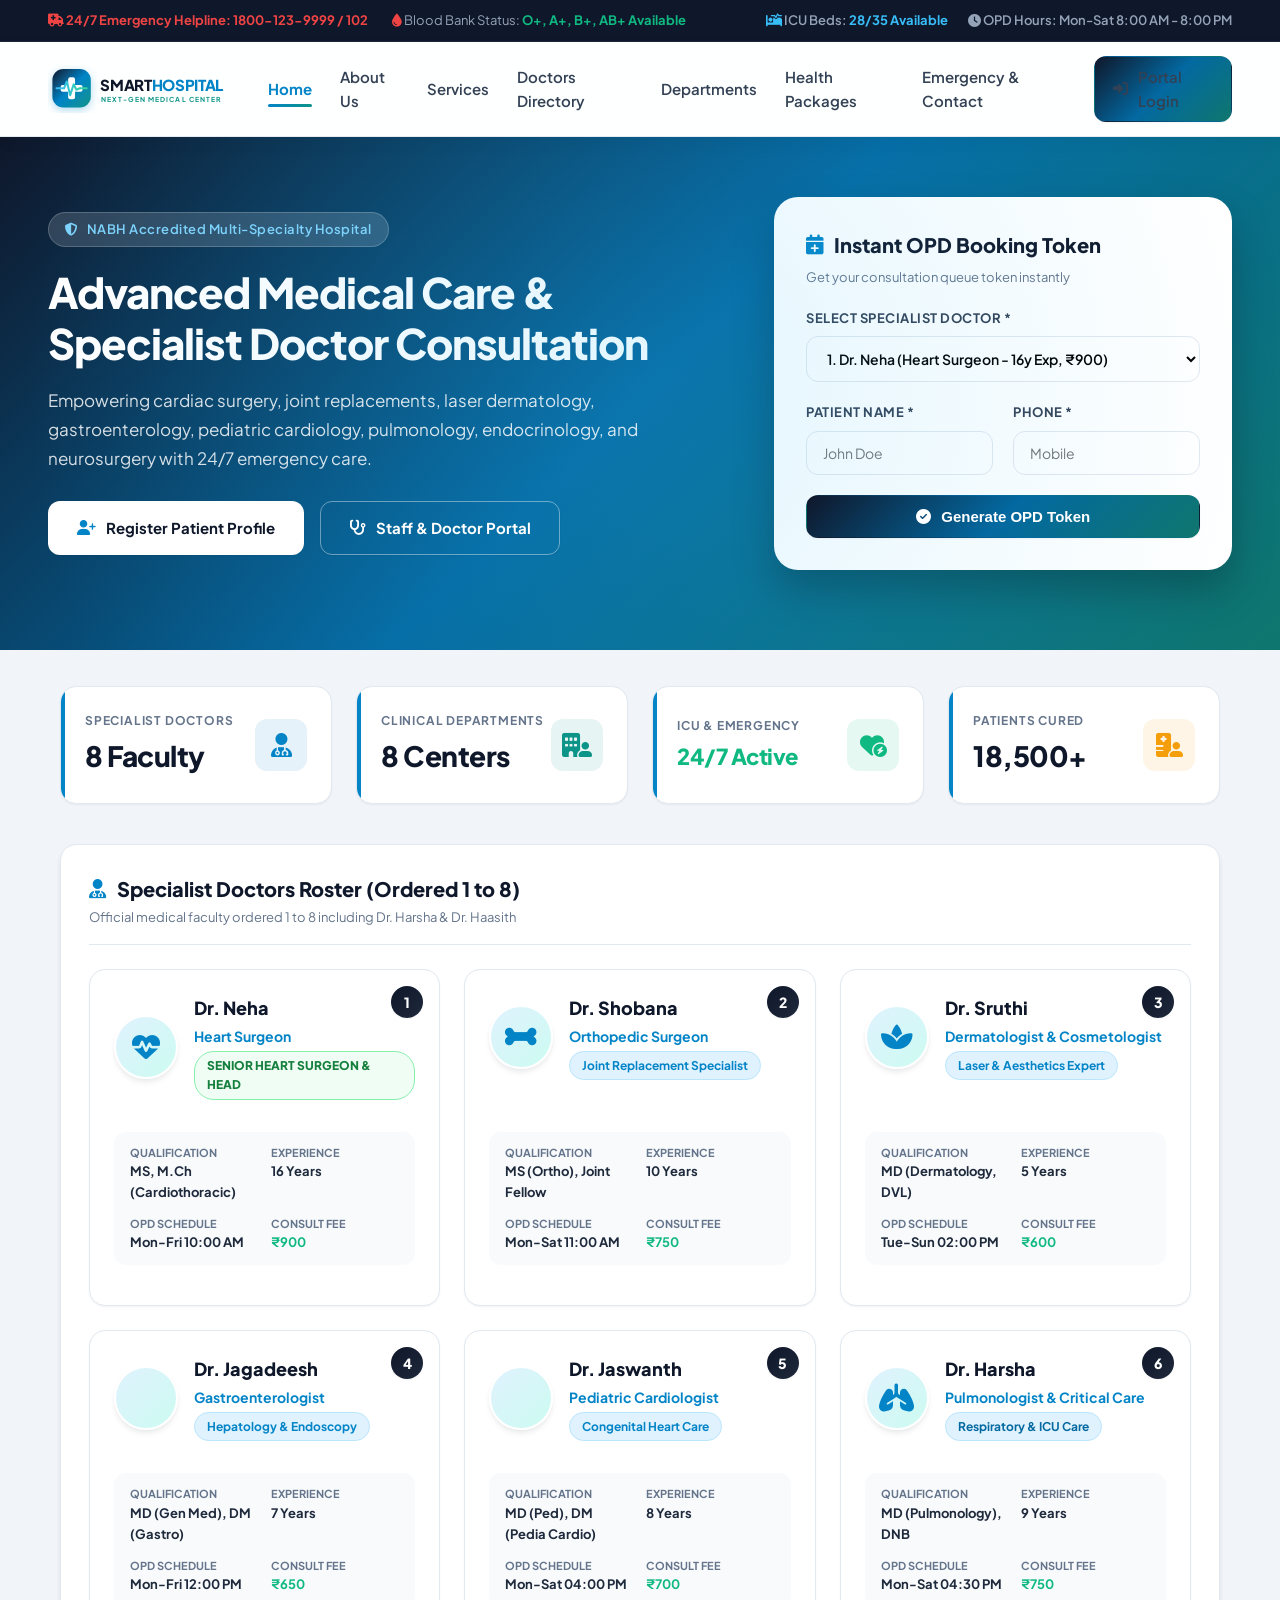
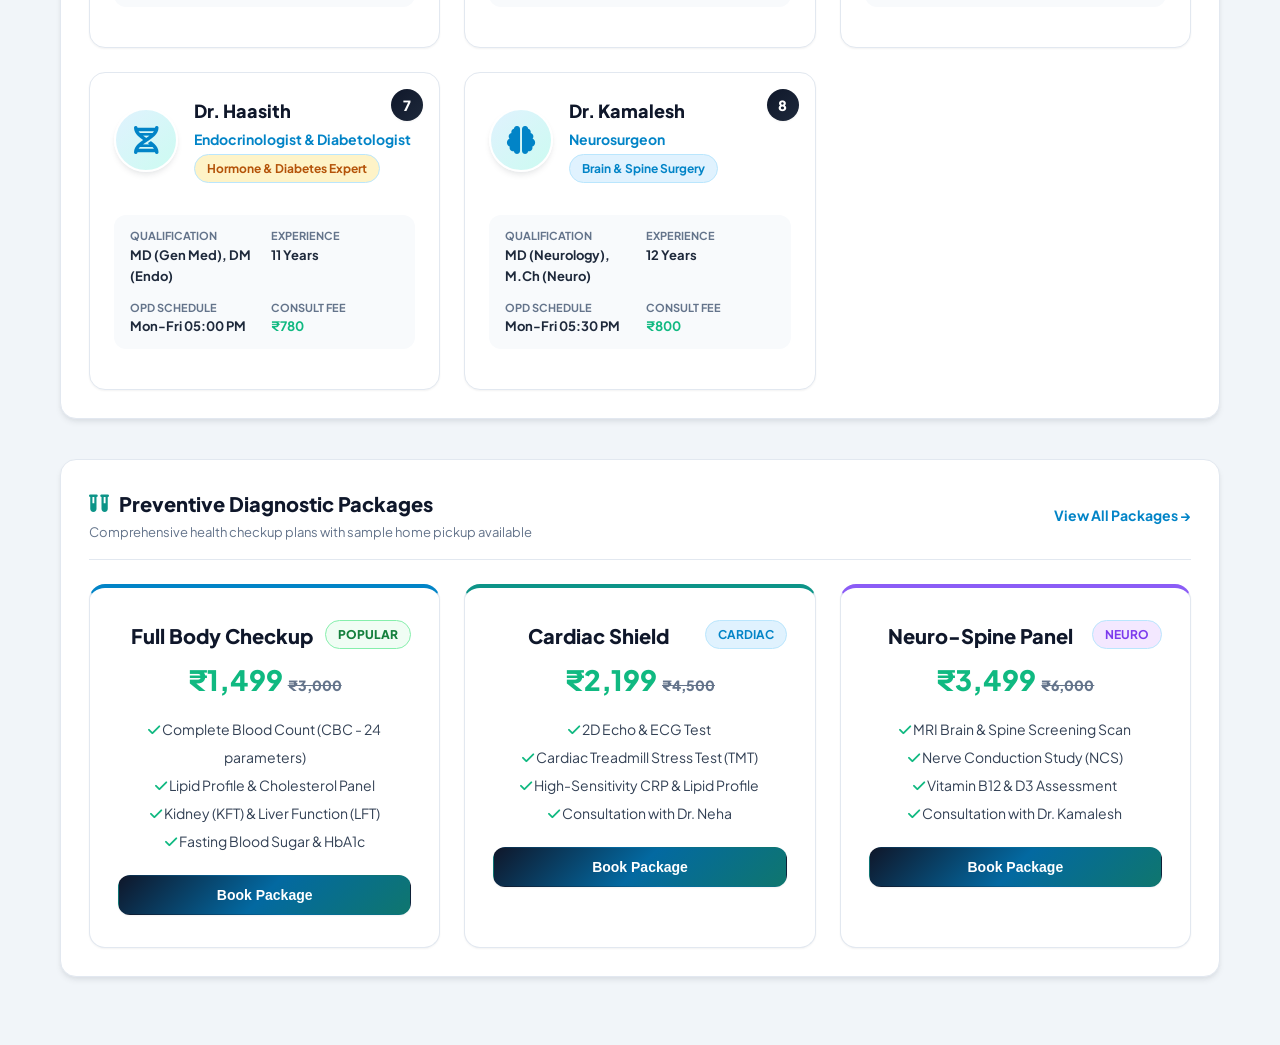
==== src/main/webapp/index.html @ 843b5ca9 "Fix Portal login 404 error by adding interactive role dashboards and browser tab favicon icon" ====
<!DOCTYPE html>
<html lang="en">
<head>
    <meta charset="UTF-8">
    <meta name="viewport" content="width=device-width, initial-scale=1.0">
    <title>Smart Hospital Management System - Modern Multi-Specialty Medical Center</title>
    <link rel="icon" type="image/svg+xml" href="data:image/svg+xml,<svg xmlns='http://www.w3.org/2000/svg' viewBox='0 0 100 100'><rect width='100' height='100' rx='25' fill='%230284C7'/><path d='M50 20v60M20 50h60' stroke='%23ffffff' stroke-width='16' stroke-linecap='round'/></svg>">
    <link rel="stylesheet" href="assets/css/style.css">
    <link rel="stylesheet" href="https://cdnjs.cloudflare.com/ajax/libs/font-awesome/6.4.0/css/all.min.css">
    <link rel="preconnect" href="https://fonts.googleapis.com">
    <link rel="preconnect" href="https://fonts.gstatic.com" crossorigin>
</head>
<body>

    <!-- Top Emergency Contact Notification Bar -->
    <div style="background: #0F172A; color: #94A3B8; font-size: 13px; padding: 10px 48px; display: flex; justify-content: space-between; align-items: center; border-bottom: 1px solid #1E293B; flex-wrap: wrap; gap: 12px;">
        <div style="display: flex; gap: 24px; align-items: center; flex-wrap: wrap;">
            <span style="color: #EF4444; font-weight: 700;"><i class="fa-solid fa-truck-medical"></i> 24/7 Emergency Helpline: <strong>1800-123-9999 / 102</strong></span>
            <span><i class="fa-solid fa-droplet" style="color: #EF4444;"></i> Blood Bank Status: <strong style="color: #10B981;">O+, A+, B+, AB+ Available</strong></span>
        </div>
        <div style="display: flex; gap: 20px; align-items: center; font-weight: 600; flex-wrap: wrap;">
            <span><i class="fa-solid fa-bed-pulse" style="color: #38BDF8;"></i> ICU Beds: <strong style="color: #38BDF8;">28/35 Available</strong></span>
            <span><i class="fa-solid fa-clock"></i> OPD Hours: Mon-Sat 8:00 AM - 8:00 PM</span>
        </div>
    </div>

    <!-- Public Modern Navigation Bar -->
    <header class="public-navbar">
        <div class="nav-brand-group">
            <a href="#" class="nav-link" data-section="sec-home" style="display: flex; align-items: center; text-decoration: none;">
                <svg xmlns="http://www.w3.org/2000/svg" viewBox="0 0 320 70" width="220" height="48" style="display: block;">
                    <defs>
                        <linearGradient id="logoShield" x1="0%" y1="0%" x2="100%" y2="100%">
                            <stop offset="0%" stop-color="#0F172A"/>
                            <stop offset="50%" stop-color="#0284C7"/>
                            <stop offset="100%" stop-color="#0D9488"/>
                        </linearGradient>
                        <linearGradient id="logoPulse" x1="0%" y1="0%" x2="100%" y2="0%">
                            <stop offset="0%" stop-color="#38BDF8"/>
                            <stop offset="100%" stop-color="#34D399"/>
                        </linearGradient>
                        <filter id="logoGlow" x="-20%" y="-20%" width="140%" height="140%">
                            <feDropShadow dx="0" dy="4" stdDeviation="6" flood-color="#0284C7" flood-opacity="0.3"/>
                        </filter>
                    </defs>
                    <g filter="url(#logoGlow)">
                        <rect x="6" y="6" width="56" height="56" rx="16" fill="url(#logoShield)" />
                        <rect x="29" y="18" width="10" height="32" rx="3" fill="#FFFFFF"/>
                        <rect x="18" y="29" width="32" height="10" rx="3" fill="#FFFFFF"/>
                        <path d="M 12,34 L 23,34 L 27,24 L 32,44 L 37,28 L 41,36 L 46,34 L 56,34" fill="none" stroke="url(#logoPulse)" stroke-width="3" stroke-linecap="round" stroke-linejoin="round"/>
                    </g>
                    <text x="76" y="38" font-family="'Plus Jakarta Sans', sans-serif" font-size="22" font-weight="800" fill="#0F172A" letter-spacing="-0.5">
                        SMART<tspan fill="#0284C7">HOSPITAL</tspan>
                    </text>
                    <text x="77" y="54" font-family="'Plus Jakarta Sans', sans-serif" font-size="10" font-weight="700" fill="#0D9488" letter-spacing="1.5">
                        NEXT-GEN MEDICAL CENTER
                    </text>
                </svg>
            </a>
        </div>
        <nav>
            <a href="#" class="nav-link active" data-section="sec-home">Home</a>
            <a href="#" class="nav-link" data-section="sec-about">About Us</a>
            <a href="#" class="nav-link" data-section="sec-services">Services</a>
            <a href="#" class="nav-link" data-section="sec-doctors">Doctors Directory</a>
            <a href="#" class="nav-link" data-section="sec-departments">Departments</a>
            <a href="#" class="nav-link" data-section="sec-packages">Health Packages</a>
            <a href="#" class="nav-link" data-section="sec-contact">Emergency & Contact</a>
            <a href="#" class="btn btn-primary nav-link" data-section="sec-login" style="padding: 8px 18px;"><i class="fa-solid fa-right-to-bracket"></i> Portal Login</a>
        </nav>
    </header>

    <!-- Section: Home -->
    <div id="sec-home" class="page-section">
        <section class="hero-banner" style="text-align: left; padding: 60px 48px 80px;">
            <div style="max-width: 1240px; margin: 0 auto; display: grid; grid-template-columns: 1.2fr 0.8fr; gap: 40px; align-items: center;">
                <div>
                    <div class="hero-badge">
                        <i class="fa-solid fa-shield-halved"></i> NABH Accredited Multi-Specialty Hospital
                    </div>
                    <h1 style="font-size: 42px; font-weight: 800; line-height: 1.2; margin-bottom: 18px;">Advanced Medical Care & Specialist Doctor Consultation</h1>
                    <p style="font-size: 17px; opacity: 0.92; margin-bottom: 28px; line-height: 1.7;">Empowering cardiac surgery, joint replacements, laser dermatology, gastroenterology, pediatric cardiology, pulmonology, endocrinology, and neurosurgery with 24/7 emergency care.</p>
                    <div style="display: flex; gap: 16px; flex-wrap: wrap;">
                        <a href="#" class="btn btn-primary nav-link" data-section="sec-register" style="background: #FFFFFF; color: #0F172A; font-size: 15px; padding: 14px 28px;">
                            <i class="fa-solid fa-user-plus" style="color: #0284C7;"></i> Register Patient Profile
                        </a>
                        <a href="#" class="btn btn-outline nav-link" data-section="sec-login" style="border-color: rgba(255,255,255,0.4); color: #FFFFFF; font-size: 15px; padding: 14px 28px;">
                            <i class="fa-solid fa-stethoscope"></i> Staff & Doctor Portal
                        </a>
                    </div>
                </div>

                <div style="background: #FFFFFF; color: #0F172A; border-radius: var(--radius-xl); padding: 32px; box-shadow: 0 20px 40px rgba(0,0,0,0.25);">
                    <h3 style="font-size: 20px; font-weight: 800; color: var(--gray-900); margin-bottom: 6px; display: flex; align-items: center; gap: 10px;">
                        <i class="fa-solid fa-calendar-plus" style="color: var(--brand-blue);"></i> Instant OPD Booking Token
                    </h3>
                    <p style="font-size: 13px; color: var(--gray-500); margin-bottom: 20px;">Get your consultation queue token instantly</p>
                    
                    <form onsubmit="handleQuickBooking(event)">
                        <div class="form-group">
                            <label>Select Specialist Doctor *</label>
                            <select id="opdDoctorRoot" class="form-control" required style="font-weight: 600;">
                                <option value="1">1. Dr. Neha (Heart Surgeon - 16y Exp, ₹900)</option>
                                <option value="2">2. Dr. Shobana (Orthopedic Surgeon - 10y Exp, ₹750)</option>
                                <option value="3">3. Dr. Sruthi (Dermatologist & Cosmetologist - 5y Exp, ₹600)</option>
                                <option value="4">4. Dr. Jagadeesh (Gastroenterologist - 7y Exp, ₹650)</option>
                                <option value="5">5. Dr. Jaswanth (Pediatric Cardiologist - 8y Exp, ₹700)</option>
                                <option value="6">6. Dr. Harsha (Pulmonologist & Critical Care - 9y Exp, ₹750)</option>
                                <option value="7">7. Dr. Haasith (Endocrinologist & Diabetologist - 11y Exp, ₹780)</option>
                                <option value="8">8. Dr. Kamalesh (Neurosurgeon - 12y Exp, ₹800)</option>
                            </select>
                        </div>
                        <div class="form-row">
                            <div class="form-group"><label>Patient Name *</label><input type="text" id="opdNameRoot" class="form-control" placeholder="John Doe" required></div>
                            <div class="form-group"><label>Phone *</label><input type="tel" id="opdPhoneRoot" class="form-control" placeholder="Mobile" required></div>
                        </div>
                        <button type="submit" class="btn btn-primary" style="width: 100%; justify-content: center; padding: 12px; font-size: 15px;">
                            <i class="fa-solid fa-check-circle"></i> Generate OPD Token
                        </button>
                    </form>
                </div>
            </div>
        </section>

        <div class="page-body">
            <div class="dashboard-grid" style="margin-bottom: 40px;">
                <div class="stat-card"><div><div class="stat-label">Specialist Doctors</div><div class="stat-number">8 Faculty</div></div><div class="stat-icon"><i class="fa-solid fa-user-doctor"></i></div></div>
                <div class="stat-card"><div><div class="stat-label">Clinical Departments</div><div class="stat-number">8 Centers</div></div><div class="stat-icon" style="background: rgba(13, 148, 136, 0.1); color: var(--brand-teal);"><i class="fa-solid fa-building-user"></i></div></div>
                <div class="stat-card"><div><div class="stat-label">ICU & Emergency</div><div class="stat-number" style="font-size: 22px; color: var(--brand-emerald);">24/7 Active</div></div><div class="stat-icon" style="background: rgba(16, 185, 129, 0.1); color: var(--brand-emerald);"><i class="fa-solid fa-heart-circle-bolt"></i></div></div>
                <div class="stat-card"><div><div class="stat-label">Patients Cured</div><div class="stat-number">18,500+</div></div><div class="stat-icon" style="background: rgba(245, 158, 11, 0.1); color: var(--warning);"><i class="fa-solid fa-hospital-user"></i></div></div>
            </div>

            <!-- Doctor Faculty Showcase Section -->
            <div class="card-panel" style="margin-bottom: 40px;">
                <div class="card-header">
                    <div>
                        <h2 class="card-title"><i class="fa-solid fa-user-md" style="color: var(--brand-blue);"></i> Specialist Doctors Roster (Ordered 1 to 8)</h2>
                        <p style="font-size: 13px; color: var(--gray-500); margin-top: 2px;">Official medical faculty ordered 1 to 8 including Dr. Harsha & Dr. Haasith</p>
                    </div>
                </div>

                <div class="doctor-grid">
                    <!-- Doctor 1 -->
                    <div class="doctor-card">
                        <div class="doctor-order-badge">1</div>
                        <div class="doctor-card-header">
                            <div class="doctor-avatar"><i class="fa-solid fa-heart-pulse"></i></div>
                            <div>
                                <div class="doctor-name">Dr. Neha</div>
                                <div class="doctor-spec">Heart Surgeon</div>
                                <span class="badge badge-senior" style="margin-top: 4px;">SENIOR HEART SURGEON & HEAD</span>
                            </div>
                        </div>
                        <div class="doctor-meta">
                            <div><label>Qualification</label><span>MS, M.Ch (Cardiothoracic)</span></div>
                            <div><label>Experience</label><span>16 Years</span></div>
                            <div><label>OPD Schedule</label><span>Mon-Fri 10:00 AM</span></div>
                            <div><label>Consult Fee</label><span style="color: var(--brand-emerald); font-weight: 700;">₹900</span></div>
                        </div>
                    </div>
                    <!-- Doctor 2 -->
                    <div class="doctor-card">
                        <div class="doctor-order-badge">2</div>
                        <div class="doctor-card-header">
                            <div class="doctor-avatar"><i class="fa-solid fa-bone"></i></div>
                            <div>
                                <div class="doctor-name">Dr. Shobana</div>
                                <div class="doctor-spec">Orthopedic Surgeon</div>
                                <span class="badge badge-confirmed" style="margin-top: 4px;">Joint Replacement Specialist</span>
                            </div>
                        </div>
                        <div class="doctor-meta">
                            <div><label>Qualification</label><span>MS (Ortho), Joint Fellow</span></div>
                            <div><label>Experience</label><span>10 Years</span></div>
                            <div><label>OPD Schedule</label><span>Mon-Sat 11:00 AM</span></div>
                            <div><label>Consult Fee</label><span style="color: var(--brand-emerald); font-weight: 700;">₹750</span></div>
                        </div>
                    </div>
                    <!-- Doctor 3 -->
                    <div class="doctor-card">
                        <div class="doctor-order-badge">3</div>
                        <div class="doctor-card-header">
                            <div class="doctor-avatar"><i class="fa-solid fa-spa"></i></div>
                            <div>
                                <div class="doctor-name">Dr. Sruthi</div>
                                <div class="doctor-spec">Dermatologist & Cosmetologist</div>
                                <span class="badge badge-confirmed" style="margin-top: 4px;">Laser & Aesthetics Expert</span>
                            </div>
                        </div>
                        <div class="doctor-meta">
                            <div><label>Qualification</label><span>MD (Dermatology, DVL)</span></div>
                            <div><label>Experience</label><span>5 Years</span></div>
                            <div><label>OPD Schedule</label><span>Tue-Sun 02:00 PM</span></div>
                            <div><label>Consult Fee</label><span style="color: var(--brand-emerald); font-weight: 700;">₹600</span></div>
                        </div>
                    </div>
                    <!-- Doctor 4 -->
                    <div class="doctor-card">
                        <div class="doctor-order-badge">4</div>
                        <div class="doctor-card-header">
                            <div class="doctor-avatar"><i class="fa-solid fa-stomach"></i></div>
                            <div>
                                <div class="doctor-name">Dr. Jagadeesh</div>
                                <div class="doctor-spec">Gastroenterologist</div>
                                <span class="badge badge-confirmed" style="margin-top: 4px;">Hepatology & Endoscopy</span>
                            </div>
                        </div>
                        <div class="doctor-meta">
                            <div><label>Qualification</label><span>MD (Gen Med), DM (Gastro)</span></div>
                            <div><label>Experience</label><span>7 Years</span></div>
                            <div><label>OPD Schedule</label><span>Mon-Fri 12:00 PM</span></div>
                            <div><label>Consult Fee</label><span style="color: var(--brand-emerald); font-weight: 700;">₹650</span></div>
                        </div>
                    </div>
                    <!-- Doctor 5 -->
                    <div class="doctor-card">
                        <div class="doctor-order-badge">5</div>
                        <div class="doctor-card-header">
                            <div class="doctor-avatar"><i class="fa-solid fa-child-rearing"></i></div>
                            <div>
                                <div class="doctor-name">Dr. Jaswanth</div>
                                <div class="doctor-spec">Pediatric Cardiologist</div>
                                <span class="badge badge-confirmed" style="margin-top: 4px;">Congenital Heart Care</span>
                            </div>
                        </div>
                        <div class="doctor-meta">
                            <div><label>Qualification</label><span>MD (Ped), DM (Pedia Cardio)</span></div>
                            <div><label>Experience</label><span>8 Years</span></div>
                            <div><label>OPD Schedule</label><span>Mon-Sat 04:00 PM</span></div>
                            <div><label>Consult Fee</label><span style="color: var(--brand-emerald); font-weight: 700;">₹700</span></div>
                        </div>
                    </div>
                    <!-- Doctor 6 -->
                    <div class="doctor-card">
                        <div class="doctor-order-badge">6</div>
                        <div class="doctor-card-header">
                            <div class="doctor-avatar"><i class="fa-solid fa-lungs"></i></div>
                            <div>
                                <div class="doctor-name">Dr. Harsha</div>
                                <div class="doctor-spec">Pulmonologist & Critical Care</div>
                                <span class="badge badge-confirmed" style="margin-top: 4px; background: #E0F2FE; color: #0369A1;">Respiratory & ICU Care</span>
                            </div>
                        </div>
                        <div class="doctor-meta">
                            <div><label>Qualification</label><span>MD (Pulmonology), DNB</span></div>
                            <div><label>Experience</label><span>9 Years</span></div>
                            <div><label>OPD Schedule</label><span>Mon-Sat 04:30 PM</span></div>
                            <div><label>Consult Fee</label><span style="color: var(--brand-emerald); font-weight: 700;">₹750</span></div>
                        </div>
                    </div>
                    <!-- Doctor 7 -->
                    <div class="doctor-card">
                        <div class="doctor-order-badge">7</div>
                        <div class="doctor-card-header">
                            <div class="doctor-avatar"><i class="fa-solid fa-dna"></i></div>
                            <div>
                                <div class="doctor-name">Dr. Haasith</div>
                                <div class="doctor-spec">Endocrinologist & Diabetologist</div>
                                <span class="badge badge-confirmed" style="margin-top: 4px; background: #FEF3C7; color: #B45309;">Hormone & Diabetes Expert</span>
                            </div>
                        </div>
                        <div class="doctor-meta">
                            <div><label>Qualification</label><span>MD (Gen Med), DM (Endo)</span></div>
                            <div><label>Experience</label><span>11 Years</span></div>
                            <div><label>OPD Schedule</label><span>Mon-Fri 05:00 PM</span></div>
                            <div><label>Consult Fee</label><span style="color: var(--brand-emerald); font-weight: 700;">₹780</span></div>
                        </div>
                    </div>
                    <!-- Doctor 8 -->
                    <div class="doctor-card">
                        <div class="doctor-order-badge">8</div>
                        <div class="doctor-card-header">
                            <div class="doctor-avatar"><i class="fa-solid fa-brain"></i></div>
                            <div>
                                <div class="doctor-name">Dr. Kamalesh</div>
                                <div class="doctor-spec">Neurosurgeon</div>
                                <span class="badge badge-confirmed" style="margin-top: 4px;">Brain & Spine Surgery</span>
                            </div>
                        </div>
                        <div class="doctor-meta">
                            <div><label>Qualification</label><span>MD (Neurology), M.Ch (Neuro)</span></div>
                            <div><label>Experience</label><span>12 Years</span></div>
                            <div><label>OPD Schedule</label><span>Mon-Fri 05:30 PM</span></div>
                            <div><label>Consult Fee</label><span style="color: var(--brand-emerald); font-weight: 700;">₹800</span></div>
                        </div>
                    </div>
                </div>
            </div>

            <!-- Diagnostic Health Packages Grid -->
            <div class="card-panel">
                <div class="card-header">
                    <div>
                        <h2 class="card-title"><i class="fa-solid fa-vials" style="color: var(--brand-teal);"></i> Preventive Diagnostic Packages</h2>
                        <p style="font-size: 13px; color: var(--gray-500); margin-top: 2px;">Comprehensive health checkup plans with sample home pickup available</p>
                    </div>
                    <a href="#" class="nav-link" data-section="sec-packages" style="font-size: 14px; font-weight: 700; color: var(--brand-blue);">View All Packages &rarr;</a>
                </div>
                <div class="grid-3">
                    <div class="service-card" style="border-top: 4px solid var(--brand-blue);">
                        <div class="badge badge-senior" style="float: right;">POPULAR</div>
                        <h3 style="font-size: 20px; font-weight: 800; margin-bottom: 6px;">Full Body Checkup</h3>
                        <div style="font-size: 28px; font-weight: 800; color: var(--brand-emerald); margin-bottom: 12px;">₹1,499 <span style="font-size: 14px; color: var(--gray-500); text-decoration: line-through;">₹3,000</span></div>
                        <ul style="list-style: none; padding: 0; line-height: 2; font-size: 14px; color: var(--gray-700); margin-bottom: 20px;">
                            <li><i class="fa-solid fa-check" style="color: var(--brand-emerald);"></i> Complete Blood Count (CBC - 24 parameters)</li>
                            <li><i class="fa-solid fa-check" style="color: var(--brand-emerald);"></i> Lipid Profile & Cholesterol Panel</li>
                            <li><i class="fa-solid fa-check" style="color: var(--brand-emerald);"></i> Kidney (KFT) & Liver Function (LFT)</li>
                            <li><i class="fa-solid fa-check" style="color: var(--brand-emerald);"></i> Fasting Blood Sugar & HbA1c</li>
                        </ul>
                        <button onclick="alert('Package booked! Our team will contact you for sample collection.')" class="btn btn-primary" style="width: 100%; justify-content: center;">Book Package</button>
                    </div>
                    <div class="service-card" style="border-top: 4px solid var(--brand-teal);">
                        <div class="badge badge-confirmed" style="float: right;">CARDIAC</div>
                        <h3 style="font-size: 20px; font-weight: 800; margin-bottom: 6px;">Cardiac Shield</h3>
                        <div style="font-size: 28px; font-weight: 800; color: var(--brand-emerald); margin-bottom: 12px;">₹2,199 <span style="font-size: 14px; color: var(--gray-500); text-decoration: line-through;">₹4,500</span></div>
                        <ul style="list-style: none; padding: 0; line-height: 2; font-size: 14px; color: var(--gray-700); margin-bottom: 20px;">
                            <li><i class="fa-solid fa-check" style="color: var(--brand-emerald);"></i> 2D Echo & ECG Test</li>
                            <li><i class="fa-solid fa-check" style="color: var(--brand-emerald);"></i> Cardiac Treadmill Stress Test (TMT)</li>
                            <li><i class="fa-solid fa-check" style="color: var(--brand-emerald);"></i> High-Sensitivity CRP & Lipid Profile</li>
                            <li><i class="fa-solid fa-check" style="color: var(--brand-emerald);"></i> Consultation with Dr. Neha</li>
                        </ul>
                        <button onclick="alert('Cardiac Package booked! Our team will contact you.')" class="btn btn-primary" style="width: 100%; justify-content: center;">Book Package</button>
                    </div>
                    <div class="service-card" style="border-top: 4px solid #8B5CF6;">
                        <div class="badge badge-confirmed" style="float: right; background: #F3E8FF; color: #7C3AED;">NEURO</div>
                        <h3 style="font-size: 20px; font-weight: 800; margin-bottom: 6px;">Neuro-Spine Panel</h3>
                        <div style="font-size: 28px; font-weight: 800; color: var(--brand-emerald); margin-bottom: 12px;">₹3,499 <span style="font-size: 14px; color: var(--gray-500); text-decoration: line-through;">₹6,000</span></div>
                        <ul style="list-style: none; padding: 0; line-height: 2; font-size: 14px; color: var(--gray-700); margin-bottom: 20px;">
                            <li><i class="fa-solid fa-check" style="color: var(--brand-emerald);"></i> MRI Brain & Spine Screening Scan</li>
                            <li><i class="fa-solid fa-check" style="color: var(--brand-emerald);"></i> Nerve Conduction Study (NCS)</li>
                            <li><i class="fa-solid fa-check" style="color: var(--brand-emerald);"></i> Vitamin B12 & D3 Assessment</li>
                            <li><i class="fa-solid fa-check" style="color: var(--brand-emerald);"></i> Consultation with Dr. Kamalesh</li>
                        </ul>
                        <button onclick="alert('Neuro Package booked! Our team will contact you.')" class="btn btn-primary" style="width: 100%; justify-content: center;">Book Package</button>
                    </div>
                </div>
            </div>
        </div>
    </div>

    <!-- Section: About -->
    <div id="sec-about" class="page-section" style="display: none;">
        <div class="page-body" style="max-width: 1040px;">
            <div class="card-panel" style="margin-bottom: 30px;">
                <h2 style="font-size: 32px; font-weight: 800; color: var(--gray-900); margin-bottom: 16px;">
                    <i class="fa-solid fa-hospital" style="color: var(--brand-blue);"></i> About Smart Hospital Management System
                </h2>
                <p style="margin-bottom: 20px; line-height: 1.8; font-size: 16px; color: var(--gray-700);">
                    Smart Hospital is a state-of-the-art multi-specialty healthcare institution dedicated to providing compassionate, evidence-based medical treatment. Led by senior <strong>Heart Surgeon Dr. Neha</strong> (16 Years Experience), our institution unites 8 world-class specialists including <strong>Dr. Shobana</strong> (Orthopedic Surgery), <strong>Dr. Sruthi</strong> (Dermatology & Aesthetics), <strong>Dr. Jagadeesh</strong> (Gastroenterology), <strong>Dr. Jaswanth</strong> (Pediatric Cardiology), <strong>Dr. Harsha</strong> (Pulmonology & Critical Care), <strong>Dr. Haasith</strong> (Endocrinology & Diabetes), and <strong>Dr. Kamalesh</strong> (Neurosurgery).
                </p>
                <div class="grid-3" style="margin-top: 30px;">
                    <div style="background: var(--gray-100); padding: 24px; border-radius: var(--radius-md); border-left: 4px solid var(--brand-blue);">
                        <h4 style="font-size: 18px; font-weight: 800; margin-bottom: 8px;"><i class="fa-solid fa-eye" style="color: var(--brand-blue);"></i> Our Vision</h4>
                        <p style="font-size: 14px; color: var(--gray-600);">To revolutionize regional healthcare through digital medical record management, minimal wait times, and precision surgical outcomes.</p>
                    </div>
                    <div style="background: var(--gray-100); padding: 24px; border-radius: var(--radius-md); border-left: 4px solid var(--brand-teal);">
                        <h4 style="font-size: 18px; font-weight: 800; margin-bottom: 8px;"><i class="fa-solid fa-bullseye" style="color: var(--brand-teal);"></i> Our Mission</h4>
                        <p style="font-size: 14px; color: var(--gray-600);">Delivering 24/7 emergency response, transparent treatment plans, affordable diagnostic checkups, and seamless digital portal access.</p>
                    </div>
                    <div style="background: var(--gray-100); padding: 24px; border-radius: var(--radius-md); border-left: 4px solid var(--brand-emerald);">
                        <h4 style="font-size: 18px; font-weight: 800; margin-bottom: 8px;"><i class="fa-solid fa-award" style="color: var(--brand-emerald);"></i> Accreditation</h4>
                        <p style="font-size: 14px; color: var(--gray-600);">NABH Accredited Hospital, NABL Certified Diagnostic Labs, and ISO 9001:2026 Quality Healthcare Certified.</p>
                    </div>
                </div>
            </div>
        </div>
    </div>

    <!-- Section: Services -->
    <div id="sec-services" class="page-section" style="display: none;">
        <div class="page-body">
            <h2 style="font-size: 30px; font-weight: 800; margin-bottom: 24px; color: var(--gray-900);">Clinical Centers & Advanced Medical Services</h2>
            <div class="grid-3">
                <div class="service-card">
                    <div class="service-card-icon"><i class="fa-solid fa-heart-pulse"></i></div>
                    <h3 style="font-size: 20px; font-weight: 800; margin-bottom: 8px;">Cardiac & Vascular Surgery</h3>
                    <p style="color: var(--gray-600); font-size: 14px;">Open heart surgery, coronary artery bypass, heart valve replacement, and angioplasty led by Senior Heart Surgeon Dr. Neha (16y Exp).</p>
                </div>
                <div class="service-card">
                    <div class="service-card-icon" style="background: rgba(13, 148, 136, 0.1); color: var(--brand-teal);"><i class="fa-solid fa-bone"></i></div>
                    <h3 style="font-size: 20px; font-weight: 800; margin-bottom: 8px;">Orthopedic Joint Surgery</h3>
                    <p style="color: var(--gray-600); font-size: 14px;">Total knee and hip replacement, arthroscopic ligament reconstruction, and trauma care led by Dr. Shobana (10y Exp).</p>
                </div>
                <div class="service-card">
                    <div class="service-card-icon" style="background: rgba(16, 185, 129, 0.1); color: var(--brand-emerald);"><i class="fa-solid fa-spa"></i></div>
                    <h3 style="font-size: 20px; font-weight: 800; margin-bottom: 8px;">Dermatology & Cosmetology</h3>
                    <p style="color: var(--gray-600); font-size: 14px;">Laser skin resurfacing, anti-aging therapies, acne treatments, and cosmetic aesthetics led by Dr. Sruthi (5y Exp).</p>
                </div>
                <div class="service-card">
                    <div class="service-card-icon" style="background: rgba(245, 158, 11, 0.1); color: var(--warning);"><i class="fa-solid fa-stomach"></i></div>
                    <h3 style="font-size: 20px; font-weight: 800; margin-bottom: 8px;">Gastroenterology & Hepatology</h3>
                    <p style="color: var(--gray-600); font-size: 14px;">Endoscopy, colonoscopy, fatty liver management, and digestive disorder therapies led by Dr. Jagadeesh (7y Exp).</p>
                </div>
                <div class="service-card">
                    <div class="service-card-icon" style="background: rgba(56, 189, 248, 0.1); color: #0284C7;"><i class="fa-solid fa-child-rearing"></i></div>
                    <h3 style="font-size: 20px; font-weight: 800; margin-bottom: 8px;">Pediatric Cardiology</h3>
                    <p style="color: var(--gray-600); font-size: 14px;">Congenital heart defect diagnosis, pediatric Echo, and infant cardiac care led by Dr. Jaswanth (8y Exp).</p>
                </div>
                <div class="service-card">
                    <div class="service-card-icon" style="background: rgba(2, 132, 199, 0.1); color: #0369A1;"><i class="fa-solid fa-lungs"></i></div>
                    <h3 style="font-size: 20px; font-weight: 800; margin-bottom: 8px;">Pulmonology & Respiratory Care</h3>
                    <p style="color: var(--gray-600); font-size: 14px;">Asthma, COPD, sleep apnea, lung biopsy, and critical respiratory care led by Dr. Harsha (9y Exp).</p>
                </div>
                <div class="service-card">
                    <div class="service-card-icon" style="background: rgba(245, 158, 11, 0.1); color: #B45309;"><i class="fa-solid fa-dna"></i></div>
                    <h3 style="font-size: 20px; font-weight: 800; margin-bottom: 8px;">Endocrinology & Diabetes</h3>
                    <p style="color: var(--gray-600); font-size: 14px;">Type 1 & 2 diabetes management, thyroid disorders, and hormonal therapy led by Dr. Haasith (11y Exp).</p>
                </div>
                <div class="service-card">
                    <div class="service-card-icon" style="background: rgba(139, 92, 246, 0.1); color: #7C3AED;"><i class="fa-solid fa-brain"></i></div>
                    <h3 style="font-size: 20px; font-weight: 800; margin-bottom: 8px;">Neurosurgery & Spine Center</h3>
                    <p style="color: var(--gray-600); font-size: 14px;">Microscopic brain tumor surgery, spinal disc surgeries, and stroke emergency care led by Dr. Kamalesh (12y Exp).</p>
                </div>
            </div>
        </div>
    </div>

    <!-- Section: Doctors Directory -->
    <div id="sec-doctors" class="page-section" style="display: none;">
        <div class="page-body">
            <div class="card-panel">
                <div class="card-header" style="flex-wrap: wrap; gap: 16px;">
                    <div>
                        <h2 class="card-title"><i class="fa-solid fa-user-doctor" style="color: var(--brand-blue);"></i> Specialist Doctors Directory</h2>
                        <p style="font-size: 13px; color: var(--gray-500); margin-top: 2px;">Faculty order strictly maintained 1 through 8</p>
                    </div>
                    <div style="display: flex; gap: 12px; width: 100%; max-width: 420px;">
                        <input type="text" id="doctorSearchInput" onkeyup="filterDoctors()" class="form-control" placeholder="Search doctor name or specialty..." style="font-size: 14px;">
                    </div>
                </div>

                <div class="doctor-grid" id="doctorDirectoryGrid">
                    <div class="doctor-card" data-name="neha" data-spec="heart cardiac surgery">
                        <div class="doctor-order-badge">1</div>
                        <div class="doctor-card-header">
                            <div class="doctor-avatar"><i class="fa-solid fa-heart-pulse"></i></div>
                            <div>
                                <div class="doctor-name">Dr. Neha</div>
                                <div class="doctor-spec">Heart Surgeon</div>
                                <span class="badge badge-senior">SENIOR HEART SURGEON & HEAD</span>
                            </div>
                        </div>
                        <div class="doctor-meta">
                            <div><label>Qualification</label><span>MS, M.Ch (Cardiothoracic)</span></div>
                            <div><label>Experience</label><span>16 Years</span></div>
                            <div><label>OPD Schedule</label><span>Mon-Fri 10:00 AM - 01:00 PM</span></div>
                            <div><label>Consult Fee</label><span style="color: var(--brand-emerald); font-weight: 700;">₹900</span></div>
                        </div>
                        <button onclick="showSection('sec-login')" class="btn btn-primary btn-sm" style="width: 100%; justify-content: center; margin-top: 10px;"><i class="fa-solid fa-calendar-check"></i> Book Consultation</button>
                    </div>
                    <div class="doctor-card" data-name="shobana" data-spec="orthopedic joint surgery">
                        <div class="doctor-order-badge">2</div>
                        <div class="doctor-card-header">
                            <div class="doctor-avatar"><i class="fa-solid fa-bone"></i></div>
                            <div>
                                <div class="doctor-name">Dr. Shobana</div>
                                <div class="doctor-spec">Orthopedic Surgeon</div>
                                <span class="badge badge-confirmed">Joint Replacement Specialist</span>
                            </div>
                        </div>
                        <div class="doctor-meta">
                            <div><label>Qualification</label><span>MS (Ortho), Joint Fellow</span></div>
                            <div><label>Experience</label><span>10 Years</span></div>
                            <div><label>OPD Schedule</label><span>Mon-Sat 11:00 AM - 02:00 PM</span></div>
                            <div><label>Consult Fee</label><span style="color: var(--brand-emerald); font-weight: 700;">₹750</span></div>
                        </div>
                        <button onclick="showSection('sec-login')" class="btn btn-primary btn-sm" style="width: 100%; justify-content: center; margin-top: 10px;"><i class="fa-solid fa-calendar-check"></i> Book Consultation</button>
                    </div>
                    <div class="doctor-card" data-name="sruthi" data-spec="dermatologist cosmetology skin">
                        <div class="doctor-order-badge">3</div>
                        <div class="doctor-card-header">
                            <div class="doctor-avatar"><i class="fa-solid fa-spa"></i></div>
                            <div>
                                <div class="doctor-name">Dr. Sruthi</div>
                                <div class="doctor-spec">Dermatologist & Cosmetologist</div>
                                <span class="badge badge-confirmed">Laser & Aesthetics Expert</span>
                            </div>
                        </div>
                        <div class="doctor-meta">
                            <div><label>Qualification</label><span>MD (Dermatology, DVL)</span></div>
                            <div><label>Experience</label><span>5 Years</span></div>
                            <div><label>OPD Schedule</label><span>Tue-Sun 02:00 PM - 05:00 PM</span></div>
                            <div><label>Consult Fee</label><span style="color: var(--brand-emerald); font-weight: 700;">₹600</span></div>
                        </div>
                        <button onclick="showSection('sec-login')" class="btn btn-primary btn-sm" style="width: 100%; justify-content: center; margin-top: 10px;"><i class="fa-solid fa-calendar-check"></i> Book Consultation</button>
                    </div>
                    <div class="doctor-card" data-name="jagadeesh" data-spec="gastroenterologist stomach liver">
                        <div class="doctor-order-badge">4</div>
                        <div class="doctor-card-header">
                            <div class="doctor-avatar"><i class="fa-solid fa-stomach"></i></div>
                            <div>
                                <div class="doctor-name">Dr. Jagadeesh</div>
                                <div class="doctor-spec">Gastroenterologist</div>
                                <span class="badge badge-confirmed">Hepatology & Endoscopy</span>
                            </div>
                        </div>
                        <div class="doctor-meta">
                            <div><label>Qualification</label><span>MD (Gen Med), DM (Gastro)</span></div>
                            <div><label>Experience</label><span>7 Years</span></div>
                            <div><label>OPD Schedule</label><span>Mon-Fri 12:00 PM - 03:00 PM</span></div>
                            <div><label>Consult Fee</label><span style="color: var(--brand-emerald); font-weight: 700;">₹650</span></div>
                        </div>
                        <button onclick="showSection('sec-login')" class="btn btn-primary btn-sm" style="width: 100%; justify-content: center; margin-top: 10px;"><i class="fa-solid fa-calendar-check"></i> Book Consultation</button>
                    </div>
                    <div class="doctor-card" data-name="jaswanth" data-spec="pediatric cardiologist child heart">
                        <div class="doctor-order-badge">5</div>
                        <div class="doctor-card-header">
                            <div class="doctor-avatar"><i class="fa-solid fa-child-rearing"></i></div>
                            <div>
                                <div class="doctor-name">Dr. Jaswanth</div>
                                <div class="doctor-spec">Pediatric Cardiologist</div>
                                <span class="badge badge-confirmed">Congenital Heart Care</span>
                            </div>
                        </div>
                        <div class="doctor-meta">
                            <div><label>Qualification</label><span>MD (Ped), DM (Pedia Cardio)</span></div>
                            <div><label>Experience</label><span>8 Years</span></div>
                            <div><label>OPD Schedule</label><span>Mon-Sat 04:00 PM - 07:00 PM</span></div>
                            <div><label>Consult Fee</label><span style="color: var(--brand-emerald); font-weight: 700;">₹700</span></div>
                        </div>
                        <button onclick="showSection('sec-login')" class="btn btn-primary btn-sm" style="width: 100%; justify-content: center; margin-top: 10px;"><i class="fa-solid fa-calendar-check"></i> Book Consultation</button>
                    </div>
                    <div class="doctor-card" data-name="harsha" data-spec="pulmonologist respiratory lung critical care">
                        <div class="doctor-order-badge">6</div>
                        <div class="doctor-card-header">
                            <div class="doctor-avatar"><i class="fa-solid fa-lungs"></i></div>
                            <div>
                                <div class="doctor-name">Dr. Harsha</div>
                                <div class="doctor-spec">Pulmonologist & Critical Care</div>
                                <span class="badge badge-confirmed" style="background: #E0F2FE; color: #0369A1;">Respiratory & ICU Care</span>
                            </div>
                        </div>
                        <div class="doctor-meta">
                            <div><label>Qualification</label><span>MD (Pulmonology), DNB</span></div>
                            <div><label>Experience</label><span>9 Years</span></div>
                            <div><label>OPD Schedule</label><span>Mon-Sat 04:30 PM - 07:30 PM</span></div>
                            <div><label>Consult Fee</label><span style="color: var(--brand-emerald); font-weight: 700;">₹750</span></div>
                        </div>
                        <button onclick="showSection('sec-login')" class="btn btn-primary btn-sm" style="width: 100%; justify-content: center; margin-top: 10px;"><i class="fa-solid fa-calendar-check"></i> Book Consultation</button>
                    </div>
                    <div class="doctor-card" data-name="haasith" data-spec="endocrinologist diabetes thyroid hormone">
                        <div class="doctor-order-badge">7</div>
                        <div class="doctor-card-header">
                            <div class="doctor-avatar"><i class="fa-solid fa-dna"></i></div>
                            <div>
                                <div class="doctor-name">Dr. Haasith</div>
                                <div class="doctor-spec">Endocrinologist & Diabetologist</div>
                                <span class="badge badge-confirmed" style="background: #FEF3C7; color: #B45309;">Hormone & Diabetes Expert</span>
                            </div>
                        </div>
                        <div class="doctor-meta">
                            <div><label>Qualification</label><span>MD (Gen Med), DM (Endo)</span></div>
                            <div><label>Experience</label><span>11 Years</span></div>
                            <div><label>OPD Schedule</label><span>Mon-Fri 05:00 PM - 08:00 PM</span></div>
                            <div><label>Consult Fee</label><span style="color: var(--brand-emerald); font-weight: 700;">₹780</span></div>
                        </div>
                        <button onclick="showSection('sec-login')" class="btn btn-primary btn-sm" style="width: 100%; justify-content: center; margin-top: 10px;"><i class="fa-solid fa-calendar-check"></i> Book Consultation</button>
                    </div>
                    <div class="doctor-card" data-name="kamalesh" data-spec="neurosurgeon brain spine">
                        <div class="doctor-order-badge">8</div>
                        <div class="doctor-card-header">
                            <div class="doctor-avatar"><i class="fa-solid fa-brain"></i></div>
                            <div>
                                <div class="doctor-name">Dr. Kamalesh</div>
                                <div class="doctor-spec">Neurosurgeon</div>
                                <span class="badge badge-confirmed">Brain & Spine Surgery</span>
                            </div>
                        </div>
                        <div class="doctor-meta">
                            <div><label>Qualification</label><span>MD (Neurology), M.Ch (Neuro)</span></div>
                            <div><label>Experience</label><span>12 Years</span></div>
                            <div><label>OPD Schedule</label><span>Mon-Fri 05:30 PM - 08:30 PM</span></div>
                            <div><label>Consult Fee</label><span style="color: var(--brand-emerald); font-weight: 700;">₹800</span></div>
                        </div>
                        <button onclick="showSection('sec-login')" class="btn btn-primary btn-sm" style="width: 100%; justify-content: center; margin-top: 10px;"><i class="fa-solid fa-calendar-check"></i> Book Consultation</button>
                    </div>
                </div>
            </div>
        </div>
    </div>

    <!-- Section: Departments -->
    <div id="sec-departments" class="page-section" style="display: none;">
        <div class="page-body">
            <h2 style="font-size: 30px; font-weight: 800; margin-bottom: 24px; color: var(--gray-900);">Clinical Departments & Specialized Wings</h2>
            <div class="grid-3">
                <div class="card-panel">
                    <h3 style="font-size: 20px; font-weight: 800; color: var(--gray-900); margin-bottom: 10px;"><i class="fa-solid fa-heart-pulse" style="color: #EF4444;"></i> Cardiology Center</h3>
                    <p style="font-size: 14px; color: var(--gray-600); margin-bottom: 14px;">Equipped with digital flat-panel Cath Lab and dedicated Cardiac ICU.</p>
                    <div style="font-size: 13px; font-weight: 700; color: var(--brand-blue);">Department Head: Dr. Neha (16y Exp)</div>
                </div>
                <div class="card-panel">
                    <h3 style="font-size: 20px; font-weight: 800; color: var(--gray-900); margin-bottom: 10px;"><i class="fa-solid fa-bone" style="color: var(--brand-teal);"></i> Orthopedics Wing</h3>
                    <p style="font-size: 14px; color: var(--gray-600); margin-bottom: 14px;">Robotic knee replacement suite and specialized rehabilitation unit.</p>
                    <div style="font-size: 13px; font-weight: 700; color: var(--brand-teal);">Department Head: Dr. Shobana (10y Exp)</div>
                </div>
                <div class="card-panel">
                    <h3 style="font-size: 20px; font-weight: 800; color: var(--gray-900); margin-bottom: 10px;"><i class="fa-solid fa-spa" style="color: #10B981;"></i> Dermatology Suite</h3>
                    <p style="font-size: 14px; color: var(--gray-600); margin-bottom: 14px;">Advanced US-FDA approved laser skin technologies and trichology.</p>
                    <div style="font-size: 13px; font-weight: 700; color: #10B981;">Department Head: Dr. Sruthi (5y Exp)</div>
                </div>
                <div class="card-panel">
                    <h3 style="font-size: 20px; font-weight: 800; color: var(--gray-900); margin-bottom: 10px;"><i class="fa-solid fa-stomach" style="color: #F59E0B;"></i> Gastroenterology Wing</h3>
                    <p style="font-size: 14px; color: var(--gray-600); margin-bottom: 14px;">HD Video Endoscopy and ERCP interventional suite.</p>
                    <div style="font-size: 13px; font-weight: 700; color: #F59E0B;">Department Head: Dr. Jagadeesh (7y Exp)</div>
                </div>
                <div class="card-panel">
                    <h3 style="font-size: 20px; font-weight: 800; color: var(--gray-900); margin-bottom: 10px;"><i class="fa-solid fa-child-rearing" style="color: #0284C7;"></i> Pediatric Cardiology Wing</h3>
                    <p style="font-size: 14px; color: var(--gray-600); margin-bottom: 14px;">Neonatal cardiac monitoring and pediatric echocardiography unit.</p>
                    <div style="font-size: 13px; font-weight: 700; color: #0284C7;">Department Head: Dr. Jaswanth (8y Exp)</div>
                </div>
                <div class="card-panel">
                    <h3 style="font-size: 20px; font-weight: 800; color: var(--gray-900); margin-bottom: 10px;"><i class="fa-solid fa-lungs" style="color: #0369A1;"></i> Pulmonology & Respiratory Care</h3>
                    <p style="font-size: 14px; color: var(--gray-600); margin-bottom: 14px;">Asthma, COPD, sleep apnea, lung biopsy, and critical ICU respiratory care.</p>
                    <div style="font-size: 13px; font-weight: 700; color: #0369A1;">Department Head: Dr. Harsha (9y Exp)</div>
                </div>
                <div class="card-panel">
                    <h3 style="font-size: 20px; font-weight: 800; color: var(--gray-900); margin-bottom: 10px;"><i class="fa-solid fa-dna" style="color: #B45309;"></i> Endocrinology & Diabetes Center</h3>
                    <p style="font-size: 14px; color: var(--gray-600); margin-bottom: 14px;">Type 1 & 2 diabetes management, thyroid disorders, and hormonal therapy.</p>
                    <div style="font-size: 13px; font-weight: 700; color: #B45309;">Department Head: Dr. Haasith (11y Exp)</div>
                </div>
                <div class="card-panel">
                    <h3 style="font-size: 20px; font-weight: 800; color: var(--gray-900); margin-bottom: 10px;"><i class="fa-solid fa-brain" style="color: #7C3AED;"></i> Neurosurgery Center</h3>
                    <p style="font-size: 14px; color: var(--gray-600); margin-bottom: 14px;">Intraoperative neuro-navigation CT and microsurgical suite.</p>
                    <div style="font-size: 13px; font-weight: 700; color: #7C3AED;">Department Head: Dr. Kamalesh (12y Exp)</div>
                </div>
            </div>
        </div>
    </div>

    <!-- Section: Packages -->
    <div id="sec-packages" class="page-section" style="display: none;">
        <div class="page-body">
            <h2 style="font-size: 30px; font-weight: 800; margin-bottom: 24px; color: var(--gray-900);">Diagnostic Health Packages</h2>
            <div class="grid-3">
                <div class="card-panel">
                    <h3>Full Body Checkup</h3>
                    <div style="font-size:28px; font-weight:800; color:var(--brand-emerald); margin: 8px 0;">₹1,499</div>
                    <p style="font-size: 13px; color: var(--gray-600); margin-bottom: 16px;">65 parameters included: Complete Hemogram, Lipid Profile, LFT, KFT, Thyroid Screening, Fasting Sugar.</p>
                    <button onclick="alert('Package booked successfully!')" class="btn btn-primary" style="width:100%; justify-content:center;">Book Now</button>
                </div>
                <div class="card-panel">
                    <h3>Cardiac Shield Comprehensive</h3>
                    <div style="font-size:28px; font-weight:800; color:var(--brand-emerald); margin: 8px 0;">₹2,199</div>
                    <p style="font-size: 13px; color: var(--gray-600); margin-bottom: 16px;">2D Echo, TMT, ECG, Troponin-I, hs-CRP, Lipid Profile & Senior Heart Specialist Dr. Neha Consultation.</p>
                    <button onclick="alert('Package booked successfully!')" class="btn btn-primary" style="width:100%; justify-content:center;">Book Now</button>
                </div>
                <div class="card-panel">
                    <h3>Neuro-Spine Panel</h3>
                    <div style="font-size:28px; font-weight:800; color:var(--brand-emerald); margin: 8px 0;">₹3,499</div>
                    <p style="font-size: 13px; color: var(--gray-600); margin-bottom: 16px;">Brain MRI Screening, Spine X-ray, Nerve Conduction Test, B12/D3 Test & Neurosurgeon Dr. Kamalesh Consult.</p>
                    <button onclick="alert('Package booked successfully!')" class="btn btn-primary" style="width:100%; justify-content:center;">Book Now</button>
                </div>
            </div>
        </div>
    </div>

    <!-- Section: Contact -->
    <div id="sec-contact" class="page-section" style="display: none;">
        <div class="page-body" style="max-width: 980px;">
            <div class="card-panel">
                <h2 style="font-size: 28px; font-weight: 800; color: var(--gray-900); margin-bottom: 24px;">
                    <i class="fa-solid fa-headset" style="color: var(--brand-blue);"></i> 24/7 Emergency & Customer Contact Center
                </h2>
                <div style="display: grid; grid-template-columns: 1fr 1fr; gap: 36px;">
                    <div>
                        <h4 style="margin-bottom: 6px; font-size: 16px; color: var(--gray-900);"><i class="fa-solid fa-location-dot" style="color: var(--brand-blue);"></i> Hospital Location Address:</h4>
                        <p style="color: var(--gray-600); font-size: 14px; margin-bottom: 20px;">123 Healthcare Boulevard, Tech City, Karnataka 560001</p>
                        
                        <h4 style="margin-bottom: 6px; font-size: 16px; color: var(--gray-900);"><i class="fa-solid fa-phone-volume" style="color: var(--danger);"></i> 24/7 Emergency Helpline:</h4>
                        <p style="color: var(--danger); font-weight: 800; font-size: 20px; margin-bottom: 20px;">1800-123-9999 / 102</p>

                        <h4 style="margin-bottom: 6px; font-size: 16px; color: var(--gray-900);"><i class="fa-solid fa-envelope" style="color: var(--brand-teal);"></i> Email Assistance:</h4>
                        <p style="color: var(--gray-600); font-size: 14px;">contact@smarthospital.org</p>
                    </div>
                    <div>
                        <form onsubmit="alert('Thank you for contacting Smart Hospital. Our helpline desk will call you shortly.'); return false;">
                            <div class="form-group"><label>Your Name *</label><input type="text" class="form-control" required placeholder="Full Name"></div>
                            <div class="form-group"><label>Email Address *</label><input type="email" class="form-control" required placeholder="name@example.com"></div>
                            <div class="form-group"><label>Message / Clinical Inquiry *</label><textarea class="form-control" rows="3" required placeholder="Describe your query or symptom..."></textarea></div>
                            <button type="submit" class="btn btn-primary" style="width: 100%; justify-content: center;">Send Message</button>
                        </form>
                    </div>
                </div>
            </div>
        </div>
    </div>

    <!-- Section: Login Portal -->
    <div id="sec-login" class="page-section" style="display: none;">
        <div style="min-height: 80vh; display: flex; align-items: center; justify-content: center; padding: 40px 20px;">
            <div style="width: 100%; max-width: 480px; background: var(--white); border: 1px solid var(--gray-200); border-radius: var(--radius-xl); padding: 36px; box-shadow: var(--shadow-lg);">
                <div style="text-align: center; margin-bottom: 24px;">
                    <div style="width: 56px; height: 56px; background: rgba(2, 132, 199, 0.1); color: var(--brand-blue); border-radius: 50%; display: flex; align-items: center; justify-content: center; font-size: 24px; margin: 0 auto 12px;">
                        <i class="fa-solid fa-hospital-user"></i>
                    </div>
                    <h2 style="font-size: 22px; font-weight: 800; color: var(--gray-900);">Digital Hospital Portal Sign In</h2>
                    <p style="font-size: 13px; color: var(--gray-500); margin-top: 4px;">Sign in to access your secure role-based medical dashboard</p>
                </div>

                <form action="login" method="post" onsubmit="handlePortalLogin(event)">
                    <div class="form-group">
                        <label for="loginEmail"><i class="fa-solid fa-envelope" style="color: var(--brand-blue);"></i> Email Address *</label>
                        <input type="email" id="loginEmail" name="email" class="form-control" required placeholder="name@hospital.com">
                    </div>

                    <div class="form-group">
                        <label for="loginPassword"><i class="fa-solid fa-key" style="color: var(--brand-blue);"></i> Password *</label>
                        <input type="password" id="loginPassword" name="password" class="form-control" required placeholder="••••••••">
                    </div>

                    <div class="form-group">
                        <label for="loginRole"><i class="fa-solid fa-user-shield" style="color: var(--brand-blue);"></i> User Role Portal *</label>
                        <select id="loginRole" name="role" class="form-control" style="font-weight: 600;">
                            <option value="admin">Administrator Portal</option>
                            <option value="doctor" selected>Doctor Portal (Dr. Neha - Senior Heart Surgeon)</option>
                            <option value="receptionist">Receptionist Desk Portal</option>
                            <option value="pharmacist">Pharmacist Inventory Portal</option>
                            <option value="patient">Patient Medical EHR Portal</option>
                        </select>
                    </div>

                    <button type="submit" class="btn btn-primary" style="width: 100%; justify-content: center; padding: 12px; font-size: 15px; margin-top: 8px;">
                        <i class="fa-solid fa-right-to-bracket"></i> Login to Digital Portal
                    </button>
                </form>

                <div style="margin-top: 24px; padding-top: 18px; border-top: 1px solid var(--gray-200); font-size: 13px;">
                    <p style="font-weight: 700; color: var(--gray-700); margin-bottom: 10px; text-align: center;">⚡ Quick Demo Login Shortcuts:</p>
                    <div style="display: grid; grid-template-columns: repeat(3, 1fr); gap: 8px;">
                        <button type="button" onclick="fillQuickLogin('admin@hospital.com', 'admin123', 'admin')" class="btn btn-outline btn-sm" style="font-size: 12px;"><i class="fa-solid fa-user-gear"></i> Admin</button>
                        <button type="button" onclick="fillQuickLogin('doctor@hospital.com', 'doctor123', 'doctor')" class="btn btn-outline btn-sm" style="font-size: 12px;"><i class="fa-solid fa-stethoscope"></i> Doctor</button>
                        <button type="button" onclick="fillQuickLogin('reception@hospital.com', 'reception123', 'receptionist')" class="btn btn-outline btn-sm" style="font-size: 12px;"><i class="fa-solid fa-desktop"></i> Reception</button>
                        <button type="button" onclick="fillQuickLogin('pharma@hospital.com', 'pharma123', 'pharmacist')" class="btn btn-outline btn-sm" style="font-size: 12px;"><i class="fa-solid fa-pills"></i> Pharma</button>
                        <button type="button" onclick="fillQuickLogin('patient@hospital.com', 'patient123', 'patient')" class="btn btn-outline btn-sm" style="font-size: 12px;"><i class="fa-solid fa-user-injured"></i> Patient</button>
                        <button type="button" onclick="showSection('sec-register')" class="btn btn-secondary btn-sm" style="font-size: 12px; justify-content: center;"><i class="fa-solid fa-user-plus"></i> Register</button>
                    </div>
                </div>

                <div style="text-align: center; margin-top: 20px;">
                    <a href="#" class="nav-link" data-section="sec-home" style="font-size: 13px; color: var(--gray-600); font-weight: 600;">
                        <i class="fa-solid fa-arrow-left"></i> Back to Hospital Homepage
                    </a>
                </div>
            </div>
        </div>
    </div>

    <!-- Section: Register Portal -->
    <div id="sec-register" class="page-section" style="display: none;">
        <div style="min-height: 70vh; display: flex; align-items: center; justify-content: center; padding: 20px;">
            <div style="width: 100%; max-width: 580px; background: var(--white); border: 1px solid var(--gray-200); border-radius: var(--radius-xl); padding: 36px; box-shadow: var(--shadow-lg);">
                <div style="text-align: center; margin-bottom: 24px;">
                    <h2 style="font-size: 22px; font-weight: 800; color: var(--gray-900);"><i class="fa-solid fa-user-plus" style="color: var(--brand-blue);"></i> Patient Registration Profile</h2>
                    <p style="font-size: 13px; color: var(--gray-500); margin-top: 4px;">Create your personal digital medical record profile</p>
                </div>
                <form action="register" method="post" onsubmit="handlePatientRegistration(event)">
                    <div class="form-row">
                        <div class="form-group"><label>Full Name *</label><input type="text" id="regName" name="name" class="form-control" required placeholder="John Doe"></div>
                        <div class="form-group"><label>Email Address *</label><input type="email" id="regEmail" name="email" class="form-control" required placeholder="john@example.com"></div>
                    </div>
                    <div class="form-row">
                        <div class="form-group"><label>Password *</label><input type="password" id="regPassword" name="password" class="form-control" required placeholder="••••••••"></div>
                        <div class="form-group"><label>Phone Number *</label><input type="tel" id="regPhone" name="phone" class="form-control" required placeholder="10-digit mobile"></div>
                    </div>
                    <div class="form-row">
                        <div class="form-group"><label>Blood Group</label>
                            <select id="regBlood" name="bloodGroup" class="form-control">
                                <option>O +ve</option><option>A +ve</option><option>B +ve</option><option>AB +ve</option>
                                <option>O -ve</option><option>A -ve</option><option>B -ve</option><option>AB -ve</option>
                            </select>
                        </div>
                        <div class="form-group"><label>Age</label><input type="number" id="regAge" name="age" class="form-control" placeholder="25"></div>
                    </div>
                    <button type="submit" class="btn btn-primary" style="width: 100%; justify-content: center; padding: 12px; margin-top: 10px;">Submit Registration</button>
                </form>
            </div>
        </div>
    <!-- Section: Admin Dashboard Portal -->
    <div id="sec-admin-dashboard" class="page-section" style="display: none;">
        <div class="page-body">
            <div style="background: linear-gradient(135deg, #0F172A 0%, #1E293B 100%); color: #FFFFFF; padding: 24px 32px; border-radius: var(--radius-xl); margin-bottom: 28px; display: flex; justify-content: space-between; align-items: center; flex-wrap: wrap; gap: 16px; box-shadow: var(--shadow-md);">
                <div>
                    <div style="font-size: 12px; font-weight: 700; color: #38BDF8; letter-spacing: 1px; margin-bottom: 4px;">ADMINISTRATOR EXECUTIVE CONTROL</div>
                    <h2 style="font-size: 24px; font-weight: 800; margin: 0;">Master Hospital Administration Dashboard</h2>
                    <div style="font-size: 13px; color: #94A3B8; margin-top: 4px;">Logged in as: <strong>admin@hospital.com</strong> (System Administrator)</div>
                </div>
                <button onclick="logoutPortal()" class="btn btn-outline" style="border-color: rgba(255,255,255,0.3); color: #FFFFFF; padding: 8px 16px; font-size: 13px;"><i class="fa-solid fa-right-from-bracket"></i> Logout Portal</button>
            </div>

            <div class="dashboard-grid" style="margin-bottom: 28px;">
                <div class="stat-card"><div><div class="stat-label">Active Doctor Faculty</div><div class="stat-number">8 Faculty</div></div><div class="stat-icon"><i class="fa-solid fa-user-doctor"></i></div></div>
                <div class="stat-card"><div><div class="stat-label">Specialty Centers</div><div class="stat-number">8 Departments</div></div><div class="stat-icon" style="background: rgba(13, 148, 136, 0.1); color: var(--brand-teal);"><i class="fa-solid fa-building-user"></i></div></div>
                <div class="stat-card"><div><div class="stat-label">Registered Patients</div><div class="stat-number">18,500+</div></div><div class="stat-icon" style="background: rgba(16, 185, 129, 0.1); color: var(--brand-emerald);"><i class="fa-solid fa-procedures"></i></div></div>
                <div class="stat-card"><div><div class="stat-label">Monthly Revenue</div><div class="stat-number" style="color: var(--brand-emerald);">₹4,25,800</div></div><div class="stat-icon" style="background: rgba(245, 158, 11, 0.1); color: var(--warning);"><i class="fa-solid fa-indian-rupee-sign"></i></div></div>
            </div>

            <div class="card-panel">
                <div class="card-header">
                    <div>
                        <h2 class="card-title"><i class="fa-solid fa-user-doctor" style="color: var(--brand-blue);"></i> Doctor Faculty Roster (Ordered 1 to 8)</h2>
                        <p style="font-size: 13px; color: var(--gray-500); margin-top: 2px;">All registered medical specialists in strict faculty ordering</p>
                    </div>
                </div>
                <div class="table-responsive">
                    <table class="custom-table">
                        <thead>
                            <tr><th>#</th><th>ID</th><th>Doctor Name</th><th>Specialization</th><th>Experience</th><th>Consult Fee</th><th>Status</th></tr>
                        </thead>
                        <tbody>
                            <tr><td><strong>1</strong></td><td>#DOC-1</td><td style="font-weight:700;">Dr. Neha <span class="badge badge-senior">Senior Head</span></td><td>Heart Surgeon</td><td>16 Yrs</td><td style="color:var(--brand-emerald); font-weight:800;">₹900</td><td><span class="badge badge-confirmed">Active</span></td></tr>
                            <tr><td><strong>2</strong></td><td>#DOC-2</td><td style="font-weight:700;">Dr. Shobana</td><td>Orthopedic Surgeon</td><td>10 Yrs</td><td style="color:var(--brand-emerald); font-weight:800;">₹750</td><td><span class="badge badge-confirmed">Active</span></td></tr>
                            <tr><td><strong>3</strong></td><td>#DOC-3</td><td style="font-weight:700;">Dr. Sruthi</td><td>Dermatologist & Cosmetologist</td><td>5 Yrs</td><td style="color:var(--brand-emerald); font-weight:800;">₹600</td><td><span class="badge badge-confirmed">Active</span></td></tr>
                            <tr><td><strong>4</strong></td><td>#DOC-4</td><td style="font-weight:700;">Dr. Jagadeesh</td><td>Gastroenterologist</td><td>7 Yrs</td><td style="color:var(--brand-emerald); font-weight:800;">₹650</td><td><span class="badge badge-confirmed">Active</span></td></tr>
                            <tr><td><strong>5</strong></td><td>#DOC-5</td><td style="font-weight:700;">Dr. Jaswanth</td><td>Pediatric Cardiologist</td><td>8 Yrs</td><td style="color:var(--brand-emerald); font-weight:800;">₹700</td><td><span class="badge badge-confirmed">Active</span></td></tr>
                            <tr><td><strong>6</strong></td><td>#DOC-6</td><td style="font-weight:700;">Dr. Harsha</td><td>Pulmonologist & Critical Care</td><td>9 Yrs</td><td style="color:var(--brand-emerald); font-weight:800;">₹750</td><td><span class="badge badge-confirmed">Active</span></td></tr>
                            <tr><td><strong>7</strong></td><td>#DOC-7</td><td style="font-weight:700;">Dr. Haasith</td><td>Endocrinologist & Diabetologist</td><td>11 Yrs</td><td style="color:var(--brand-emerald); font-weight:800;">₹780</td><td><span class="badge badge-confirmed">Active</span></td></tr>
                            <tr><td><strong>8</strong></td><td>#DOC-8</td><td style="font-weight:700;">Dr. Kamalesh</td><td>Neurosurgeon</td><td>12 Yrs</td><td style="color:var(--brand-emerald); font-weight:800;">₹800</td><td><span class="badge badge-confirmed">Active</span></td></tr>
                        </tbody>
                    </table>
                </div>
            </div>
        </div>
    </div>

    <!-- Section: Doctor Dashboard Portal -->
    <div id="sec-doctor-dashboard" class="page-section" style="display: none;">
        <div class="page-body">
            <div style="background: linear-gradient(135deg, #0284C7 0%, #0369A1 100%); color: #FFFFFF; padding: 24px 32px; border-radius: var(--radius-xl); margin-bottom: 28px; display: flex; justify-content: space-between; align-items: center; flex-wrap: wrap; gap: 16px; box-shadow: var(--shadow-md);">
                <div>
                    <div style="font-size: 12px; font-weight: 700; color: #BAE6FD; letter-spacing: 1px; margin-bottom: 4px;">DOCTOR CLINICAL CONSULTATION PORTAL</div>
                    <h2 style="font-size: 24px; font-weight: 800; margin: 0;">Dr. Neha – Consultation Schedule</h2>
                    <div style="font-size: 13px; color: #E0F2FE; margin-top: 4px;">Senior Heart Surgeon & Head of Cardiology | 16 Years Exp | OPD: Mon-Fri 10:00 AM</div>
                </div>
                <button onclick="logoutPortal()" class="btn btn-outline" style="border-color: rgba(255,255,255,0.4); color: #FFFFFF; padding: 8px 16px; font-size: 13px;"><i class="fa-solid fa-right-from-bracket"></i> Logout Portal</button>
            </div>

            <div class="dashboard-grid" style="margin-bottom: 28px;">
                <div class="stat-card"><div><div class="stat-label">Today's Appointments</div><div class="stat-number">6 Patients</div></div><div class="stat-icon"><i class="fa-solid fa-calendar-check"></i></div></div>
                <div class="stat-card"><div><div class="stat-label">Emergency Consults</div><div class="stat-number" style="color: var(--danger);">2 Critical</div></div><div class="stat-icon" style="background: rgba(239, 68, 68, 0.1); color: var(--danger);"><i class="fa-solid fa-heart-pulse"></i></div></div>
                <div class="stat-card"><div><div class="stat-label">Completed Today</div><div class="stat-number" style="color: var(--brand-emerald);">4 OPD</div></div><div class="stat-icon" style="background: rgba(16, 185, 129, 0.1); color: var(--brand-emerald);"><i class="fa-solid fa-circle-check"></i></div></div>
                <div class="stat-card"><div><div class="stat-label">Patient Feedback</div><div class="stat-number" style="color: var(--warning);">4.9 ⭐</div></div><div class="stat-icon" style="background: rgba(245, 158, 11, 0.1); color: var(--warning);"><i class="fa-solid fa-star"></i></div></div>
            </div>

            <div class="card-panel">
                <div class="card-header">
                    <div>
                        <h2 class="card-title"><i class="fa-solid fa-clipboard-user" style="color: var(--brand-blue);"></i> Today's OPD Consultation Queue</h2>
                        <p style="font-size: 13px; color: var(--gray-500); margin-top: 2px;">Patient appointments scheduled for today</p>
                    </div>
                    <button onclick="showToast('✅ Prescription editor initialized for next patient!')" class="btn btn-primary btn-sm"><i class="fa-solid fa-plus"></i> New Prescription</button>
                </div>
                <div class="table-responsive">
                    <table class="custom-table">
                        <thead>
                            <tr><th>Appt ID</th><th>Patient Name</th><th>Age / Gender</th><th>Time Slot</th><th>Chief Symptoms</th><th>Status</th><th>Action</th></tr>
                        </thead>
                        <tbody>
                            <tr><td>#APT-101</td><td style="font-weight:700;">John Doe</td><td>35 Yrs / Male</td><td>10:30 AM</td><td>Mild chest tightness after exercise</td><td><span class="badge badge-completed">Completed</span></td><td><button onclick="showToast('Viewing EHR file for John Doe')" class="btn btn-outline btn-sm">EHR File</button></td></tr>
                            <tr><td>#APT-102</td><td style="font-weight:700;">Anita Roy</td><td>29 Yrs / Female</td><td>11:15 AM</td><td>Post-surgery ECG review & follow-up</td><td><span class="badge badge-confirmed">In OPD</span></td><td><button onclick="showToast('Opening consultation notes for Anita Roy')" class="btn btn-primary btn-sm">Consult</button></td></tr>
                            <tr><td>#APT-103</td><td style="font-weight:700;">Robert Smith</td><td>52 Yrs / Male</td><td>12:00 PM</td><td>Hypertension screening & lipid test</td><td><span class="badge badge-pending">Waiting</span></td><td><button onclick="showToast('Calling patient Robert Smith into OPD')" class="btn btn-outline btn-sm">Call Patient</button></td></tr>
                            <tr><td>#APT-104</td><td style="font-weight:700;">Emily Davis</td><td>41 Yrs / Female</td><td>02:30 PM</td><td>Cardiac echocardiogram consultation</td><td><span class="badge badge-pending">Waiting</span></td><td><button onclick="showToast('Calling patient Emily Davis into OPD')" class="btn btn-outline btn-sm">Call Patient</button></td></tr>
                        </tbody>
                    </table>
                </div>
            </div>
        </div>
    </div>

    <!-- Section: Receptionist Dashboard Portal -->
    <div id="sec-receptionist-dashboard" class="page-section" style="display: none;">
        <div class="page-body">
            <div style="background: linear-gradient(135deg, #0D9488 0%, #0F766E 100%); color: #FFFFFF; padding: 24px 32px; border-radius: var(--radius-xl); margin-bottom: 28px; display: flex; justify-content: space-between; align-items: center; flex-wrap: wrap; gap: 16px; box-shadow: var(--shadow-md);">
                <div>
                    <div style="font-size: 12px; font-weight: 700; color: #99F6E4; letter-spacing: 1px; margin-bottom: 4px;">FRONT DESK & TOKEN DESK</div>
                    <h2 style="font-size: 24px; font-weight: 800; margin: 0;">Receptionist Front Desk Control</h2>
                    <div style="font-size: 13px; color: #CCFBF1; margin-top: 4px;">Logged in as: <strong>reception@hospital.com</strong> (Sarah Jenkins)</div>
                </div>
                <button onclick="logoutPortal()" class="btn btn-outline" style="border-color: rgba(255,255,255,0.4); color: #FFFFFF; padding: 8px 16px; font-size: 13px;"><i class="fa-solid fa-right-from-bracket"></i> Logout Portal</button>
            </div>

            <div class="dashboard-grid" style="margin-bottom: 28px;">
                <div class="stat-card"><div><div class="stat-label">Today Walk-ins</div><div class="stat-number">42 Patients</div></div><div class="stat-icon"><i class="fa-solid fa-users"></i></div></div>
                <div class="stat-card"><div><div class="stat-label">Tokens Issued</div><div class="stat-number">38 Tokens</div></div><div class="stat-icon" style="background: rgba(13, 148, 136, 0.1); color: var(--brand-teal);"><i class="fa-solid fa-ticket"></i></div></div>
                <div class="stat-card"><div><div class="stat-label">Doctors Available</div><div class="stat-number" style="color: var(--brand-emerald);">8 Doctors</div></div><div class="stat-icon" style="background: rgba(16, 185, 129, 0.1); color: var(--brand-emerald);"><i class="fa-solid fa-user-doctor"></i></div></div>
                <div class="stat-card"><div><div class="stat-label">ICU Beds Free</div><div class="stat-number" style="color: #38BDF8;">28 / 35</div></div><div class="stat-icon" style="background: rgba(2, 132, 199, 0.1); color: var(--brand-blue);"><i class="fa-solid fa-bed-pulse"></i></div></div>
            </div>

            <div class="card-panel">
                <div class="card-header">
                    <div>
                        <h2 class="card-title"><i class="fa-solid fa-id-card-clip" style="color: var(--brand-teal);"></i> Reception Walk-in Intake & OPD Queue</h2>
                        <p style="font-size: 13px; color: var(--gray-500); margin-top: 2px;">Patient check-in and token issuance control</p>
                    </div>
                    <button onclick="showSection('sec-register')" class="btn btn-primary btn-sm"><i class="fa-solid fa-user-plus"></i> New Patient Intake</button>
                </div>
                <div class="table-responsive">
                    <table class="custom-table">
                        <thead>
                            <tr><th>Token #</th><th>Patient Name</th><th>Assigned Specialist Doctor</th><th>Phone</th><th>Status</th><th>Action</th></tr>
                        </thead>
                        <tbody>
                            <tr><td><strong>#OPD-401</strong></td><td style="font-weight:700;">John Doe</td><td>1. Dr. Neha (Heart Surgeon)</td><td>9876543216</td><td><span class="badge badge-completed">Completed</span></td><td><button onclick="showToast('Printing receipt for John Doe')" class="btn btn-outline btn-sm">Print Receipt</button></td></tr>
                            <tr><td><strong>#OPD-402</strong></td><td style="font-weight:700;">Anita Roy</td><td>2. Dr. Shobana (Orthopedic)</td><td>9876543217</td><td><span class="badge badge-confirmed">In Consultation</span></td><td><button onclick="showToast('Token #OPD-402 checked in')" class="btn btn-outline btn-sm">Check In</button></td></tr>
                            <tr><td><strong>#OPD-403</strong></td><td style="font-weight:700;">Suresh Kumar</td><td>6. Dr. Harsha (Pulmonologist)</td><td>9876543221</td><td><span class="badge badge-pending">Waiting</span></td><td><button onclick="showToast('Token #OPD-403 called to OPD #6')" class="btn btn-primary btn-sm">Call Token</button></td></tr>
                            <tr><td><strong>#OPD-404</strong></td><td style="font-weight:700;">Kavitha Reddy</td><td>7. Dr. Haasith (Endocrinologist)</td><td>9876543222</td><td><span class="badge badge-pending">Waiting</span></td><td><button onclick="showToast('Token #OPD-404 called to OPD #7')" class="btn btn-primary btn-sm">Call Token</button></td></tr>
                        </tbody>
                    </table>
                </div>
            </div>
        </div>
    </div>

    <!-- Section: Pharmacist Dashboard Portal -->
    <div id="sec-pharmacist-dashboard" class="page-section" style="display: none;">
        <div class="page-body">
            <div style="background: linear-gradient(135deg, #7C3AED 0%, #6D28D9 100%); color: #FFFFFF; padding: 24px 32px; border-radius: var(--radius-xl); margin-bottom: 28px; display: flex; justify-content: space-between; align-items: center; flex-wrap: wrap; gap: 16px; box-shadow: var(--shadow-md);">
                <div>
                    <div style="font-size: 12px; font-weight: 700; color: #DDD6FE; letter-spacing: 1px; margin-bottom: 4px;">PHARMACY INVENTORY & DISPENSING</div>
                    <h2 style="font-size: 24px; font-weight: 800; margin: 0;">Pharmacist Control Desk</h2>
                    <div style="font-size: 13px; color: #EDE9FE; margin-top: 4px;">Logged in as: <strong>pharma@hospital.com</strong> (Michael Vance)</div>
                </div>
                <button onclick="logoutPortal()" class="btn btn-outline" style="border-color: rgba(255,255,255,0.4); color: #FFFFFF; padding: 8px 16px; font-size: 13px;"><i class="fa-solid fa-right-from-bracket"></i> Logout Portal</button>
            </div>

            <div class="dashboard-grid" style="margin-bottom: 28px;">
                <div class="stat-card"><div><div class="stat-label">Total Medicine Stock</div><div class="stat-number">150 Types</div></div><div class="stat-icon" style="background: rgba(124, 58, 237, 0.1); color: #7C3AED;"><i class="fa-solid fa-pills"></i></div></div>
                <div class="stat-card"><div><div class="stat-label">Low Stock Alerts</div><div class="stat-number" style="color: var(--danger);">2 Items</div></div><div class="stat-icon" style="background: rgba(239, 68, 68, 0.1); color: var(--danger);"><i class="fa-solid fa-triangle-exclamation"></i></div></div>
                <div class="stat-card"><div><div class="stat-label">Prescriptions Today</div><div class="stat-number" style="color: var(--brand-emerald);">64 Dispensed</div></div><div class="stat-icon" style="background: rgba(16, 185, 129, 0.1); color: var(--brand-emerald);"><i class="fa-solid fa-prescription-bottle-medical"></i></div></div>
                <div class="stat-card"><div><div class="stat-label">Today Sales</div><div class="stat-number" style="color: var(--brand-blue);">₹18,450</div></div><div class="stat-icon" style="background: rgba(2, 132, 199, 0.1); color: var(--brand-blue);"><i class="fa-solid fa-receipt"></i></div></div>
            </div>

            <div class="card-panel">
                <div class="card-header">
                    <div>
                        <h2 class="card-title"><i class="fa-solid fa-boxes-stacked" style="color: #7C3AED;"></i> Pharmacy Inventory Stock Control</h2>
                        <p style="font-size: 13px; color: var(--gray-500); margin-top: 2px;">Medicine availability and reorder monitoring</p>
                    </div>
                    <button onclick="showToast('Opening stock update window...')" class="btn btn-primary btn-sm"><i class="fa-solid fa-plus"></i> Add Stock</button>
                </div>
                <div class="table-responsive">
                    <table class="custom-table">
                        <thead>
                            <tr><th>ID</th><th>Medicine Name</th><th>Category</th><th>Manufacturer</th><th>Price</th><th>Stock Quantity</th><th>Action</th></tr>
                        </thead>
                        <tbody>
                            <tr><td>#MED-1</td><td style="font-weight:700;">Paracetamol 650mg</td><td>Analgesic</td><td>Cipla</td><td>₹25</td><td><span class="badge badge-completed">150 Units</span></td><td><button onclick="showToast('Dispensing Paracetamol 650mg')" class="btn btn-outline btn-sm">Dispense</button></td></tr>
                            <tr><td>#MED-2</td><td style="font-weight:700;">Amoxicillin 500mg</td><td>Antibiotic</td><td>Sun Pharma</td><td>₹85</td><td><span class="badge badge-completed">80 Units</span></td><td><button onclick="showToast('Dispensing Amoxicillin 500mg')" class="btn btn-outline btn-sm">Dispense</button></td></tr>
                            <tr><td>#MED-3</td><td style="font-weight:700;">Atorvastatin 10mg</td><td>Cardiovascular</td><td>Lupin</td><td>₹120</td><td><span class="badge badge-completed">200 Units</span></td><td><button onclick="showToast('Dispensing Atorvastatin 10mg')" class="btn btn-outline btn-sm">Dispense</button></td></tr>
                            <tr><td>#MED-4</td><td style="font-weight:700;">Pantoprazole 40mg</td><td>Antacid</td><td>Torrent</td><td>₹45</td><td><span class="badge badge-senior">25 Units (Low)</span></td><td><button onclick="showToast('Reordering Pantoprazole stock')" class="btn btn-primary btn-sm">Reorder</button></td></tr>
                        </tbody>
                    </table>
                </div>
            </div>
        </div>
    </div>

    <!-- Section: Patient Dashboard Portal -->
    <div id="sec-patient-dashboard" class="page-section" style="display: none;">
        <div class="page-body">
            <div style="background: linear-gradient(135deg, #059669 0%, #047857 100%); color: #FFFFFF; padding: 24px 32px; border-radius: var(--radius-xl); margin-bottom: 28px; display: flex; justify-content: space-between; align-items: center; flex-wrap: wrap; gap: 16px; box-shadow: var(--shadow-md);">
                <div>
                    <div style="font-size: 12px; font-weight: 700; color: #A7F3D0; letter-spacing: 1px; margin-bottom: 4px;">PATIENT ELECTRONIC HEALTH RECORD (EHR)</div>
                    <h2 style="font-size: 24px; font-weight: 800; margin: 0;">John Doe – Personal Health Portal</h2>
                    <div style="font-size: 13px; color: #D1FAE5; margin-top: 4px;">EHR ID: <strong>#EHR-99420</strong> | Blood Group: <strong>O +ve</strong> | Emergency Phone: <strong>9876500001</strong></div>
                </div>
                <button onclick="logoutPortal()" class="btn btn-outline" style="border-color: rgba(255,255,255,0.4); color: #FFFFFF; padding: 8px 16px; font-size: 13px;"><i class="fa-solid fa-right-from-bracket"></i> Logout Portal</button>
            </div>

            <div class="dashboard-grid" style="margin-bottom: 28px;">
                <div class="stat-card"><div><div class="stat-label">Consultations</div><div class="stat-number">4 Visits</div></div><div class="stat-icon" style="background: rgba(16, 185, 129, 0.1); color: var(--brand-emerald);"><i class="fa-solid fa-user-doctor"></i></div></div>
                <div class="stat-card"><div><div class="stat-label">Active Prescriptions</div><div class="stat-number" style="color: var(--brand-teal);">2 Active</div></div><div class="stat-icon" style="background: rgba(13, 148, 136, 0.1); color: var(--brand-teal);"><i class="fa-solid fa-prescription"></i></div></div>
                <div class="stat-card"><div><div class="stat-label">Lab Test Reports</div><div class="stat-number" style="color: var(--brand-blue);">3 Reports</div></div><div class="stat-icon" style="background: rgba(2, 132, 199, 0.1); color: var(--brand-blue);"><i class="fa-solid fa-file-medical"></i></div></div>
                <div class="stat-card"><div><div class="stat-label">Billing Balance</div><div class="stat-number" style="color: var(--brand-emerald);">₹0 Paid</div></div><div class="stat-icon" style="background: rgba(16, 185, 129, 0.1); color: var(--brand-emerald);"><i class="fa-solid fa-circle-check"></i></div></div>
            </div>

            <div class="card-panel">
                <div class="card-header">
                    <div>
                        <h2 class="card-title"><i class="fa-solid fa-clock-rotate-left" style="color: var(--brand-emerald);"></i> Medical History & Prescription Download</h2>
                        <p style="font-size: 13px; color: var(--gray-500); margin-top: 2px;">Your verified digital health records</p>
                    </div>
                    <button onclick="showSection('sec-home')" class="btn btn-primary btn-sm"><i class="fa-solid fa-calendar-plus"></i> Book New OPD</button>
                </div>
                <div class="table-responsive">
                    <table class="custom-table">
                        <thead>
                            <tr><th>Appt ID</th><th>Doctor</th><th>Specialization</th><th>Date</th><th>Chief Complaint</th><th>Status</th><th>Prescription</th></tr>
                        </thead>
                        <tbody>
                            <tr><td>#APT-101</td><td style="font-weight:700;">Dr. Neha</td><td>Heart Surgeon</td><td>Oct 03, 2026</td><td>Chest tightness after exercise</td><td><span class="badge badge-completed">Completed</span></td><td><button onclick="showToast('Downloading digital prescription PDF for #APT-101')" class="btn btn-outline btn-sm"><i class="fa-solid fa-download"></i> Download Rx</button></td></tr>
                            <tr><td>#APT-088</td><td style="font-weight:700;">Dr. Harsha</td><td>Pulmonologist</td><td>Sep 20, 2026</td><td>Seasonal asthma consultation</td><td><span class="badge badge-completed">Completed</span></td><td><button onclick="showToast('Downloading digital prescription PDF for #APT-088')" class="btn btn-outline btn-sm"><i class="fa-solid fa-download"></i> Download Rx</button></td></tr>
                        </tbody>
                    </table>
                </div>
            </div>
        </div>
    </div>

    <!-- Modern Footer -->
    <footer style="background: var(--white); border-top: 1px solid var(--gray-200); padding: 36px 40px; color: var(--gray-600); font-size: 14px; margin-top: 60px;">
        <div style="max-width: 1240px; margin: 0 auto; display: flex; justify-content: space-between; align-items: center; flex-wrap: wrap; gap: 20px;">
            <div>
                <strong style="color: var(--gray-900);">Smart Hospital Management System</strong> &copy; 2026 | Major Academic Project Edition
                <div style="font-size: 12px; color: var(--gray-500); margin-top: 4px;">Faculty Order: 1. Dr. Neha | 2. Dr. Shobana | 3. Dr. Sruthi | 4. Dr. Jagadeesh | 5. Dr. Jaswanth | 6. Dr. Harsha | 7. Dr. Haasith | 8. Dr. Kamalesh</div>
            </div>
            <div style="display: flex; gap: 20px; font-weight: 600;">
                <a href="#" class="nav-link" data-section="sec-home">Home</a>
                <a href="#" class="nav-link" data-section="sec-doctors">Doctors</a>
                <a href="#" class="nav-link" data-section="sec-departments">Departments</a>
                <a href="#" class="nav-link" data-section="sec-packages">Packages</a>
                <a href="#" class="nav-link" data-section="sec-contact">Emergency Contact</a>
            </div>
        </div>
    </footer>

    <!-- Interactive Navigation Router & Auth Script -->
    <script>
        function showSection(sectionId) {
            const sections = document.querySelectorAll('.page-section');
            const navLinks = document.querySelectorAll('.nav-link');
            
            sections.forEach(sec => sec.style.display = 'none');
            const target = document.getElementById(sectionId);
            if (target) {
                target.style.display = 'block';
                window.scrollTo({ top: 0, behavior: 'smooth' });
            }

            navLinks.forEach(link => {
                if (link.getAttribute('data-section') === sectionId) {
                    link.classList.add('active');
                } else {
                    link.classList.remove('active');
                }
            });
        }

        document.addEventListener('DOMContentLoaded', function() {
            const navLinks = document.querySelectorAll('.nav-link');
            navLinks.forEach(link => {
                link.addEventListener('click', function(e) {
                    const secId = this.getAttribute('data-section');
                    if (secId && document.getElementById(secId)) {
                        e.preventDefault();
                        showSection(secId);
                    }
                });
            });
        });

        function showToast(message, type = 'info') {
            const existing = document.getElementById('toastNotification');
            if (existing) existing.remove();

            const toast = document.createElement('div');
            toast.id = 'toastNotification';
            toast.style.cssText = 'position: fixed; bottom: 24px; right: 24px; z-index: 9999; background: #0F172A; color: #FFFFFF; padding: 14px 24px; border-radius: 12px; font-weight: 600; font-size: 14px; box-shadow: 0 10px 30px rgba(0,0,0,0.3); border-left: 4px solid ' + (type === 'success' ? '#10B981' : type === 'danger' ? '#EF4444' : '#38BDF8') + '; transition: all 0.3s ease; opacity: 0; transform: translateY(20px);';
            toast.innerHTML = message;
            document.body.appendChild(toast);

            setTimeout(() => {
                toast.style.opacity = '1';
                toast.style.transform = 'translateY(0)';
            }, 10);

            setTimeout(() => {
                toast.style.opacity = '0';
                toast.style.transform = 'translateY(20px)';
                setTimeout(() => toast.remove(), 300);
            }, 4000);
        }

        function fillQuickLogin(email, pwd, role) {
            document.getElementById('loginEmail').value = email;
            document.getElementById('loginPassword').value = pwd;
            if (role) {
                document.getElementById('loginRole').value = role;
            }
            handlePortalLogin();
        }

        function handlePortalLogin(e) {
            if (e) e.preventDefault();
            const email = document.getElementById('loginEmail').value || 'doctor@hospital.com';
            const role = document.getElementById('loginRole').value || 'doctor';

            const isLiveNodeServer = window.location.hostname === 'localhost' && window.location.port === '3000';

            if (isLiveNodeServer) {
                let targetUrl = '/login';
                if (role === 'admin') targetUrl = '/admin/dashboard';
                else if (role === 'doctor') targetUrl = '/doctor/dashboard';
                else if (role === 'receptionist') targetUrl = '/receptionist/dashboard';
                else if (role === 'pharmacist') targetUrl = '/pharmacist/dashboard';
                else if (role === 'patient') targetUrl = '/patient/dashboard';
                
                window.location.href = targetUrl;
                return false;
            }

            // Single-Page Portal Dashboard View Switcher (GitHub Pages & Static Web)
            const dashboardId = 'sec-' + role + '-dashboard';
            const targetDashboard = document.getElementById(dashboardId);

            if (targetDashboard) {
                showSection(dashboardId);
                showToast('✅ Welcome to ' + role.toUpperCase() + ' Portal Dashboard!', 'success');
            } else {
                alert('✅ Portal Login Successful!\n\nEmail: ' + email + '\nRole: ' + role.toUpperCase());
            }
            return false;
        }

        function logoutPortal() {
            showSection('sec-login');
            showToast('Logged out of Digital Portal successfully.', 'info');
        }

        function handlePatientRegistration(e) {
            if (e) e.preventDefault();
            const name = document.getElementById('regName').value || 'New Patient';
            const email = document.getElementById('regEmail').value || 'patient@hospital.com';

            showToast('✅ Patient Account Created! Welcome ' + name + '.', 'success');
            showSection('sec-login');
            return false;
        }

        function handleQuickBooking(e) {
            if (e) e.preventDefault();
            const docSelect = document.getElementById('opdDoctorRoot');
            const docName = docSelect.options[docSelect.selectedIndex].text;
            const patientName = document.getElementById('opdNameRoot').value || 'Patient';
            showToast('✅ OPD Token #OPD-' + Math.floor(1000 + Math.random() * 9000) + ' Generated for ' + patientName + ' with ' + docName, 'success');
        }

        function filterDoctors() {
            const query = document.getElementById('doctorSearchInput').value.toLowerCase();
            const cards = document.querySelectorAll('#doctorDirectoryGrid .doctor-card');
            cards.forEach(card => {
                const name = card.getAttribute('data-name') || '';
                const spec = card.getAttribute('data-spec') || '';
                const text = card.innerText.toLowerCase();
                if (name.includes(query) || spec.includes(query) || text.includes(query)) {
                    card.style.display = 'block';
                } else {
                    card.style.display = 'none';
                }
            });
        }
    </script>
    <script src="assets/js/main.js"></script>
</body>
</html>
---- src/main/webapp/assets/css/style.css ----
/* ==========================================================================
   Smart Hospital Management System - Ultra-Modern Clinical UI Design System
   Featuring Glassmorphism, Google Fonts, Micro-Animations & Vibrant Clinical Palette
   ========================================================================== */

@import url('https://fonts.googleapis.com/css2?family=Plus+Jakarta+Sans:wght@400;500;600;700;800&family=Inter:wght@400;500;600;700&display=swap');

:root {
  /* Modern Vibrant Clinical Palette */
  --primary: #0F172A;           /* Dark Clinical Slate */
  --primary-gradient: linear-gradient(135deg, #0F172A 0%, #1E293B 100%);
  --brand-blue: #0284C7;         /* Deep Sky Medical Blue */
  --brand-cyan: #0EA5E9;         /* Vibrant Medical Cyan */
  --brand-teal: #0D9488;         /* Surgical Emerald Teal */
  --brand-emerald: #10B981;      /* Health Success Emerald */
  
  --hero-gradient: linear-gradient(135deg, #0F172A 0%, #0369A1 50%, #0F766E 100%);
  --accent-gradient: linear-gradient(135deg, #38BDF8 0%, #34D399 100%);
  --glass-bg: rgba(255, 255, 255, 0.85);
  --glass-border: rgba(226, 232, 240, 0.8);
  
  --success: #10B981;
  --success-bg: #ECFDF5;
  --warning: #F59E0B;
  --warning-bg: #FFFBEB;
  --danger: #EF4444;
  --danger-bg: #FEF2F2;
  
  --gray-900: #0F172A;
  --gray-800: #1E293B;
  --gray-700: #334155;
  --gray-600: #475569;
  --gray-500: #64748B;
  --gray-300: #CBD5E1;
  --gray-200: #E2E8F0;
  --gray-100: #F8FAFC;
  --white: #FFFFFF;
  
  --shadow-sm: 0 1px 2px 0 rgba(0, 0, 0, 0.05);
  --shadow-md: 0 4px 6px -1px rgba(15, 23, 42, 0.08), 0 2px 4px -1px rgba(15, 23, 42, 0.04);
  --shadow-lg: 0 10px 25px -5px rgba(15, 23, 42, 0.1), 0 8px 10px -6px rgba(15, 23, 42, 0.05);
  --shadow-glow: 0 0 20px rgba(14, 165, 233, 0.25);
  
  --radius-sm: 8px;
  --radius-md: 12px;
  --radius-lg: 16px;
  --radius-xl: 24px;
  
  --font-family: 'Plus Jakarta Sans', 'Inter', -apple-system, sans-serif;
}

* {
  box-sizing: border-box;
  margin: 0;
  padding: 0;
}

body {
  font-family: var(--font-family);
  background-color: #F1F5F9;
  color: var(--gray-900);
  line-height: 1.6;
  font-size: 15px;
  -webkit-font-smoothing: antialiased;
}

a {
  color: var(--brand-blue);
  text-decoration: none;
  transition: all 0.2s cubic-bezier(0.4, 0, 0.2, 1);
}

a:hover {
  color: var(--brand-teal);
}

/* Scrollbar */
::-webkit-scrollbar {
  width: 8px;
  height: 8px;
}
::-webkit-scrollbar-track {
  background: #F1F5F9;
}
::-webkit-scrollbar-thumb {
  background: #CBD5E1;
  border-radius: 4px;
}
::-webkit-scrollbar-thumb:hover {
  background: #94A3B8;
}

/* ==========================================================================
   Public Header & Navbar Styling
   ========================================================================== */
.public-navbar {
  background: rgba(255, 255, 255, 0.92);
  backdrop-filter: blur(12px);
  -webkit-backdrop-filter: blur(12px);
  border-bottom: 1px solid rgba(226, 232, 240, 0.8);
  padding: 14px 48px;
  display: flex;
  justify-content: space-between;
  align-items: center;
  position: sticky;
  top: 0;
  z-index: 1000;
  box-shadow: 0 4px 20px rgba(15, 23, 42, 0.03);
}

.nav-brand-group {
  display: flex;
  align-items: center;
  gap: 12px;
}

.public-navbar nav {
  display: flex;
  align-items: center;
  gap: 28px;
}

.public-navbar nav a {
  font-weight: 600;
  font-size: 15px;
  color: var(--gray-700);
  position: relative;
  padding: 6px 0;
}

.public-navbar nav a:not(.btn):hover {
  color: var(--brand-blue);
}

.public-navbar nav a:not(.btn)::after {
  content: '';
  position: absolute;
  bottom: 0;
  left: 0;
  width: 0%;
  height: 2.5px;
  background: var(--brand-blue);
  border-radius: 2px;
  transition: width 0.25s ease;
}

.public-navbar nav a:not(.btn):hover::after,
.public-navbar nav a.active::after {
  width: 100%;
}

.public-navbar nav a.active {
  color: var(--brand-blue);
  font-weight: 700;
}

/* Top Navbar for Dashboards */
.top-navbar {
  height: 72px;
  background: rgba(255, 255, 255, 0.95);
  backdrop-filter: blur(12px);
  border-bottom: 1px solid var(--gray-200);
  display: flex;
  align-items: center;
  justify-content: space-between;
  padding: 0 36px;
  position: sticky;
  top: 0;
  z-index: 90;
  box-shadow: 0 2px 10px rgba(0, 0, 0, 0.02);
}

.user-profile-badge {
  display: flex;
  align-items: center;
  gap: 14px;
  background: var(--gray-100);
  padding: 6px 14px;
  border-radius: 30px;
  border: 1px solid var(--gray-200);
}

.avatar-circle {
  width: 40px;
  height: 40px;
  background: var(--hero-gradient);
  color: var(--white);
  font-weight: 700;
  border-radius: 50%;
  display: flex;
  align-items: center;
  justify-content: center;
  font-size: 16px;
  box-shadow: 0 2px 8px rgba(2, 132, 199, 0.3);
}

/* ==========================================================================
   Hero Section & Modern Banners
   ========================================================================== */
.hero-banner {
  background: var(--hero-gradient);
  color: var(--white);
  padding: 80px 40px 100px;
  text-align: center;
  position: relative;
  overflow: hidden;
}

.hero-banner::before {
  content: '';
  position: absolute;
  top: -50%;
  left: -20%;
  width: 140%;
  height: 200%;
  background: radial-gradient(circle, rgba(56, 189, 248, 0.15) 0%, transparent 60%);
  pointer-events: none;
}

.hero-banner h1 {
  font-size: 44px;
  font-weight: 800;
  letter-spacing: -1px;
  margin-bottom: 18px;
  line-height: 1.2;
}

.hero-banner p {
  font-size: 18px;
  max-width: 720px;
  margin: 0 auto 32px;
  color: rgba(255, 255, 255, 0.9);
  font-weight: 400;
}

.hero-badge {
  display: inline-flex;
  align-items: center;
  gap: 8px;
  background: rgba(255, 255, 255, 0.15);
  backdrop-filter: blur(8px);
  padding: 6px 16px;
  border-radius: 20px;
  font-size: 13px;
  font-weight: 600;
  letter-spacing: 0.5px;
  color: #7DD3FC;
  margin-bottom: 20px;
  border: 1px solid rgba(255, 255, 255, 0.2);
}

/* ==========================================================================
   Cards & Layout Components
   ========================================================================== */
.page-body {
  padding: 36px 40px;
  max-width: 1240px;
  margin: 0 auto;
}

.card-panel {
  background: var(--white);
  border: 1px solid var(--gray-200);
  border-radius: var(--radius-lg);
  padding: 28px;
  box-shadow: var(--shadow-md);
  margin-bottom: 32px;
  transition: transform 0.2s ease, box-shadow 0.2s ease;
}

.card-panel:hover {
  box-shadow: var(--shadow-lg);
}

.card-header {
  display: flex;
  align-items: center;
  justify-content: space-between;
  margin-bottom: 24px;
  padding-bottom: 16px;
  border-bottom: 1px solid var(--gray-200);
}

.card-title {
  font-size: 20px;
  font-weight: 800;
  color: var(--gray-900);
  display: flex;
  align-items: center;
  gap: 10px;
}

/* Dashboard Stat Cards */
.dashboard-grid {
  display: grid;
  grid-template-columns: repeat(auto-fit, minmax(240px, 1fr));
  gap: 24px;
  margin-bottom: 36px;
}

.stat-card {
  background: var(--white);
  border: 1px solid var(--gray-200);
  border-radius: var(--radius-lg);
  padding: 24px;
  display: flex;
  align-items: center;
  justify-content: space-between;
  box-shadow: var(--shadow-sm);
  transition: all 0.25s ease;
  position: relative;
  overflow: hidden;
}

.stat-card::before {
  content: '';
  position: absolute;
  top: 0;
  left: 0;
  width: 4px;
  height: 100%;
  background: var(--brand-blue);
}

.stat-card:hover {
  transform: translateY(-4px);
  box-shadow: var(--shadow-lg);
}

.stat-icon {
  width: 52px;
  height: 52px;
  border-radius: var(--radius-md);
  background: rgba(2, 132, 199, 0.1);
  color: var(--brand-blue);
  display: flex;
  align-items: center;
  justify-content: center;
  font-size: 24px;
}

.stat-number {
  font-size: 28px;
  font-weight: 800;
  margin-top: 4px;
  color: var(--gray-900);
  letter-spacing: -0.5px;
}

.stat-label {
  font-size: 12px;
  color: var(--gray-500);
  font-weight: 700;
  text-transform: uppercase;
  letter-spacing: 0.8px;
}

/* Doctor Grid Profile Cards */
.doctor-grid {
  display: grid;
  grid-template-columns: repeat(auto-fit, minmax(340px, 1fr));
  gap: 24px;
  margin-top: 24px;
}

.doctor-card {
  background: var(--white);
  border-radius: var(--radius-lg);
  border: 1px solid var(--gray-200);
  padding: 24px;
  box-shadow: var(--shadow-sm);
  transition: all 0.25s cubic-bezier(0.4, 0, 0.2, 1);
  display: flex;
  flex-direction: column;
  justify-content: space-between;
  position: relative;
}

.doctor-card:hover {
  transform: translateY(-5px);
  box-shadow: var(--shadow-lg), 0 0 0 2px var(--brand-blue);
}

.doctor-card-header {
  display: flex;
  gap: 16px;
  align-items: center;
  margin-bottom: 16px;
}

.doctor-avatar {
  width: 64px;
  height: 64px;
  border-radius: 50%;
  background: linear-gradient(135deg, #E0F2FE 0%, #CCFBF1 100%);
  color: var(--brand-blue);
  display: flex;
  align-items: center;
  justify-content: center;
  font-size: 28px;
  border: 2px solid var(--white);
  box-shadow: var(--shadow-md);
  flex-shrink: 0;
}

.doctor-order-badge {
  position: absolute;
  top: 16px;
  right: 16px;
  width: 32px;
  height: 32px;
  border-radius: 50%;
  background: var(--primary-gradient);
  color: var(--white);
  font-weight: 800;
  font-size: 14px;
  display: flex;
  align-items: center;
  justify-content: center;
  box-shadow: var(--shadow-sm);
}

.doctor-name {
  font-size: 18px;
  font-weight: 800;
  color: var(--gray-900);
  margin-bottom: 2px;
}

.doctor-spec {
  color: var(--brand-blue);
  font-weight: 700;
  font-size: 14px;
}

.doctor-meta {
  margin: 16px 0;
  background: var(--gray-100);
  border-radius: var(--radius-md);
  padding: 12px 16px;
  display: grid;
  grid-template-columns: 1fr 1fr;
  gap: 12px;
  font-size: 13px;
}

.doctor-meta div label {
  display: block;
  font-size: 11px;
  color: var(--gray-500);
  font-weight: 700;
  text-transform: uppercase;
}

.doctor-meta div span {
  font-weight: 700;
  color: var(--gray-800);
}

/* Modern Tables */
.table-responsive {
  width: 100%;
  overflow-x: auto;
  border-radius: var(--radius-md);
}

.custom-table {
  width: 100%;
  border-collapse: collapse;
  text-align: left;
  font-size: 14px;
}

.custom-table th {
  background: var(--gray-100);
  color: var(--gray-700);
  font-weight: 700;
  padding: 14px 18px;
  border-bottom: 2px solid var(--gray-200);
  text-transform: uppercase;
  font-size: 12px;
  letter-spacing: 0.5px;
}

.custom-table td {
  padding: 16px 18px;
  border-bottom: 1px solid var(--gray-200);
  color: var(--gray-900);
  vertical-align: middle;
}

.custom-table tbody tr {
  transition: background 0.15s ease;
}

.custom-table tbody tr:hover {
  background-color: #F8FAFC;
}

/* Badges */
.badge {
  display: inline-flex;
  align-items: center;
  gap: 6px;
  padding: 4px 12px;
  border-radius: 20px;
  font-size: 12px;
  font-weight: 700;
}

.badge-pending { background-color: var(--warning-bg); color: var(--warning); border: 1px solid #FDE68A; }
.badge-confirmed { background-color: #E0F2FE; color: #0284C7; border: 1px solid #BAE6FD; }
.badge-completed { background-color: var(--success-bg); color: var(--success); border: 1px solid #A7F3D0; }
.badge-cancelled { background-color: var(--danger-bg); color: var(--danger); border: 1px solid #FCA5A5; }
.badge-senior { background-color: #F0FDF4; color: #15803D; border: 1px solid #86EFAC; font-weight: 800; }

/* Buttons */
.btn {
  display: inline-flex;
  align-items: center;
  gap: 10px;
  padding: 11px 22px;
  font-size: 14px;
  font-weight: 700;
  border-radius: var(--radius-md);
  border: 1px solid transparent;
  cursor: pointer;
  transition: all 0.2s cubic-bezier(0.4, 0, 0.2, 1);
  text-decoration: none !important;
  box-shadow: var(--shadow-sm);
}

.btn:active {
  transform: scale(0.98);
}

.btn-primary {
  background: var(--hero-gradient);
  color: var(--white);
}

.btn-primary:hover {
  box-shadow: 0 6px 20px rgba(2, 132, 199, 0.35);
  transform: translateY(-1px);
}

.btn-secondary {
  background: var(--brand-teal);
  color: var(--white);
}

.btn-secondary:hover {
  background: #0F766E;
  box-shadow: 0 6px 20px rgba(13, 148, 136, 0.35);
  transform: translateY(-1px);
}

.btn-outline {
  border: 1.5px solid var(--brand-blue);
  color: var(--brand-blue);
  background: transparent;
}

.btn-outline:hover {
  background: rgba(2, 132, 199, 0.08);
}

.btn-sm {
  padding: 7px 14px;
  font-size: 13px;
  border-radius: var(--radius-sm);
}

/* Forms */
.form-group {
  margin-bottom: 20px;
}

.form-group label {
  display: block;
  font-weight: 700;
  margin-bottom: 8px;
  font-size: 13px;
  color: var(--gray-700);
  text-transform: uppercase;
  letter-spacing: 0.5px;
}

.form-control {
  width: 100%;
  padding: 12px 16px;
  border: 1.5px solid var(--gray-200);
  border-radius: var(--radius-md);
  font-size: 14px;
  font-family: inherit;
  transition: all 0.2s ease;
  background: var(--white);
}

.form-control:focus {
  outline: none;
  border-color: var(--brand-blue);
  box-shadow: 0 0 0 4px rgba(2, 132, 199, 0.15);
}

.form-row {
  display: flex;
  gap: 20px;
}

.form-row .form-group {
  flex: 1;
}

/* Alerts */
.alert {
  padding: 14px 18px;
  border-radius: var(--radius-md);
  margin-bottom: 24px;
  font-size: 14px;
  font-weight: 600;
  display: flex;
  align-items: center;
  gap: 10px;
}

.alert-success { background-color: var(--success-bg); color: var(--success); border: 1px solid #A7F3D0; }
.alert-danger { background-color: var(--danger-bg); color: var(--danger); border: 1px solid #FCA5A5; }

/* Grid Utilities */
.grid-3 {
  display: grid;
  grid-template-columns: repeat(auto-fit, minmax(320px, 1fr));
  gap: 24px;
}

.service-card {
  background: var(--white);
  padding: 32px 28px;
  border-radius: var(--radius-lg);
  border: 1px solid var(--gray-200);
  box-shadow: var(--shadow-sm);
  text-align: center;
  transition: all 0.25s ease;
}

.service-card:hover {
  transform: translateY(-4px);
  box-shadow: var(--shadow-lg);
  border-color: var(--brand-blue);
}

.service-card-icon {
  width: 64px;
  height: 64px;
  margin: 0 auto 18px;
  border-radius: 50%;
  background: rgba(2, 132, 199, 0.1);
  color: var(--brand-blue);
  display: flex;
  align-items: center;
  justify-content: center;
  font-size: 28px;
}

/* Print Utilities */
@media print {
  .sidebar, .top-navbar, .public-navbar, .btn, .no-print {
    display: none !important;
  }
  .page-body {
    padding: 0 !important;
  }
}

/* ==========================================================================
   Advanced Animations & Dynamic Hover Actions
   ========================================================================== */

/* Keyframe Definitions */
@keyframes floatPulse {
  0% { transform: translateY(0px); }
  50% { transform: translateY(-6px); }
  100% { transform: translateY(0px); }
}

@keyframes heartbeatPulse {
  0% { transform: scale(1); }
  14% { transform: scale(1.15); }
  28% { transform: scale(1); }
  42% { transform: scale(1.12); }
  70% { transform: scale(1); }
}

@keyframes shimmerSlide {
  0% { background-position: -200% 0; }
  100% { background-position: 200% 0; }
}

@keyframes fadeInScale {
  from {
    opacity: 0;
    transform: scale(0.97) translateY(10px);
  }
  to {
    opacity: 1;
    transform: scale(1) translateY(0);
  }
}

/* Application Page Entrance Animation */
.page-section {
  animation: fadeInScale 0.35s cubic-bezier(0.16, 1, 0.3, 1) forwards;
}

/* Hero Badge Animated Pulse */
.hero-badge {
  animation: floatPulse 4s ease-in-out infinite;
}

/* Heart & Medical Icon Animations */
.fa-heart-pulse, .fa-truck-medical, .fa-heart-circle-bolt {
  display: inline-block;
  animation: heartbeatPulse 2.5s infinite ease-in-out;
}

/* Doctor Cards Enhanced 3D Hover Actions */
.doctor-card {
  transition: transform 0.3s cubic-bezier(0.34, 1.56, 0.64, 1), box-shadow 0.3s ease, border-color 0.3s ease;
}

.doctor-card:hover {
  transform: translateY(-8px) scale(1.02);
  box-shadow: 0 20px 35px -10px rgba(2, 132, 199, 0.22), 0 0 0 2px var(--brand-blue);
  border-color: var(--brand-blue);
}

.doctor-card:hover .doctor-avatar {
  transform: scale(1.1) rotate(6deg);
  transition: transform 0.3s cubic-bezier(0.34, 1.56, 0.64, 1);
  box-shadow: 0 8px 20px rgba(2, 132, 199, 0.35);
}

.doctor-card:hover .doctor-order-badge {
  background: linear-gradient(135deg, #0284C7 0%, #0D9488 100%);
  transform: scale(1.15) rotate(-6deg);
  transition: all 0.3s ease;
  box-shadow: 0 4px 12px rgba(2, 132, 199, 0.4);
}

/* Stat Cards Hover Action */
.stat-card {
  transition: transform 0.3s cubic-bezier(0.34, 1.56, 0.64, 1), box-shadow 0.3s ease;
}

.stat-card:hover {
  transform: translateY(-6px) scale(1.03);
  box-shadow: 0 16px 30px -8px rgba(15, 23, 42, 0.12);
}

.stat-card:hover::before {
  width: 8px;
  background: linear-gradient(180deg, var(--brand-blue) 0%, var(--brand-teal) 100%);
  transition: width 0.25s ease;
}

.stat-card:hover .stat-icon {
  transform: scale(1.15) rotate(5deg);
  transition: transform 0.3s ease;
}

/* Service Cards Hover Action */
.service-card {
  transition: transform 0.3s cubic-bezier(0.34, 1.56, 0.64, 1), box-shadow 0.3s ease, border-color 0.3s ease;
}

.service-card:hover {
  transform: translateY(-8px);
  box-shadow: 0 20px 35px -8px rgba(2, 132, 199, 0.18);
  border-color: var(--brand-blue);
}

.service-card:hover .service-card-icon {
  transform: scale(1.18) rotate(-6deg);
  transition: transform 0.3s ease;
  background: var(--hero-gradient);
  color: var(--white);
  box-shadow: 0 8px 20px rgba(2, 132, 199, 0.3);
}

/* Buttons Hover Icon Shift & Shimmer Action */
.btn {
  position: relative;
  overflow: hidden;
  transition: all 0.25s cubic-bezier(0.34, 1.56, 0.64, 1);
}

.btn:hover {
  transform: translateY(-3px);
}

.btn i {
  transition: transform 0.25s ease;
}

.btn:hover i {
  transform: translateX(4px);
}

.btn-primary:hover {
  box-shadow: 0 10px 25px -5px rgba(2, 132, 199, 0.45);
}

.btn-secondary:hover {
  box-shadow: 0 10px 25px -5px rgba(13, 148, 136, 0.45);
}

/* Form Input Glow Action */
.form-control {
  transition: border-color 0.2s ease, box-shadow 0.2s ease, transform 0.2s ease;
}

.form-control:hover {
  border-color: var(--gray-300);
}

.form-control:focus {
  transform: scale(1.01);
  box-shadow: 0 0 0 4px rgba(2, 132, 199, 0.18);
}

/* Badges Hover Action */
.badge {
  transition: transform 0.2s ease, box-shadow 0.2s ease;
}

.badge:hover {
  transform: scale(1.08);
  box-shadow: 0 4px 10px rgba(0, 0, 0, 0.08);
}

/* Navigation Links Animated Underline */
.public-navbar nav a.nav-link {
  transition: color 0.2s ease;
}

.public-navbar nav a.nav-link::after {
  content: '';
  position: absolute;
  bottom: 0;
  left: 50%;
  transform: translateX(-50%);
  width: 0%;
  height: 3px;
  background: linear-gradient(90deg, var(--brand-blue) 0%, var(--brand-teal) 100%);
  border-radius: 4px;
  transition: width 0.3s cubic-bezier(0.34, 1.56, 0.64, 1);
}

.public-navbar nav a.nav-link:hover::after,
.public-navbar nav a.nav-link.active::after {
  width: 100%;
}
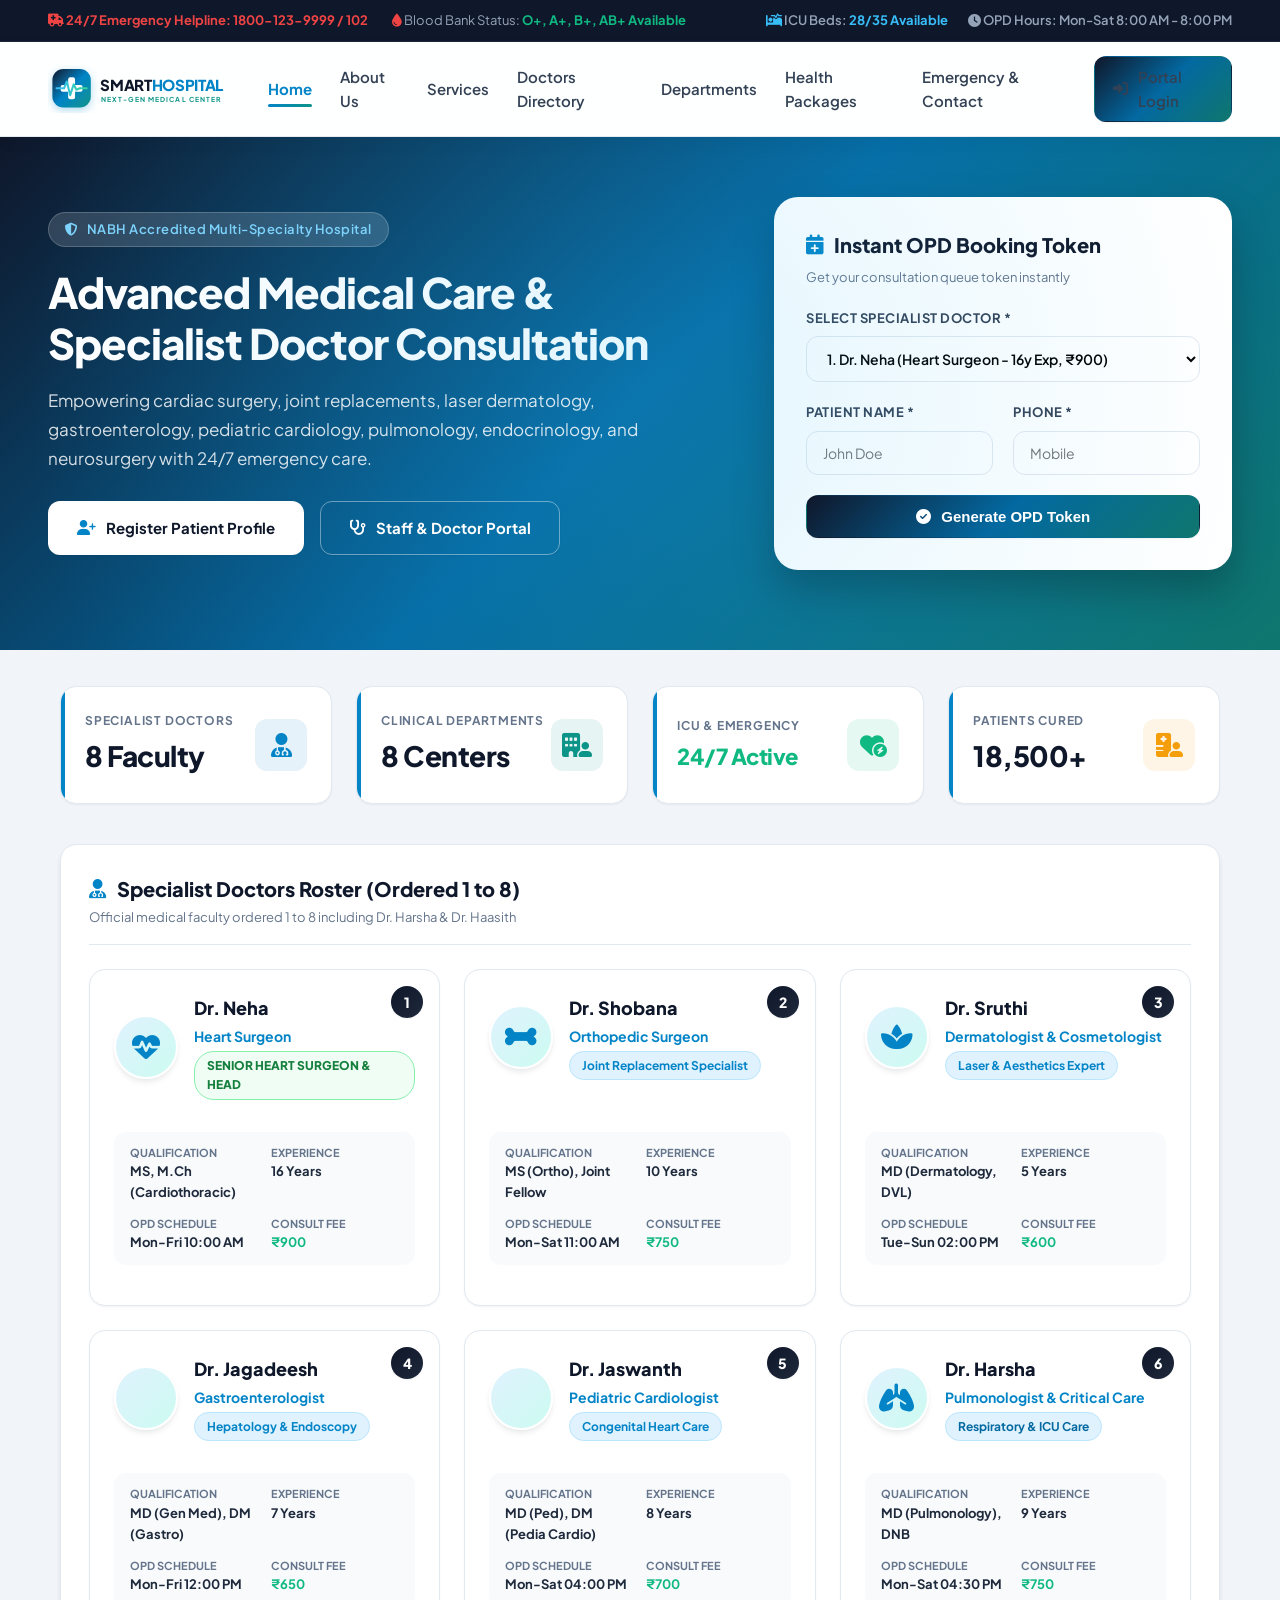
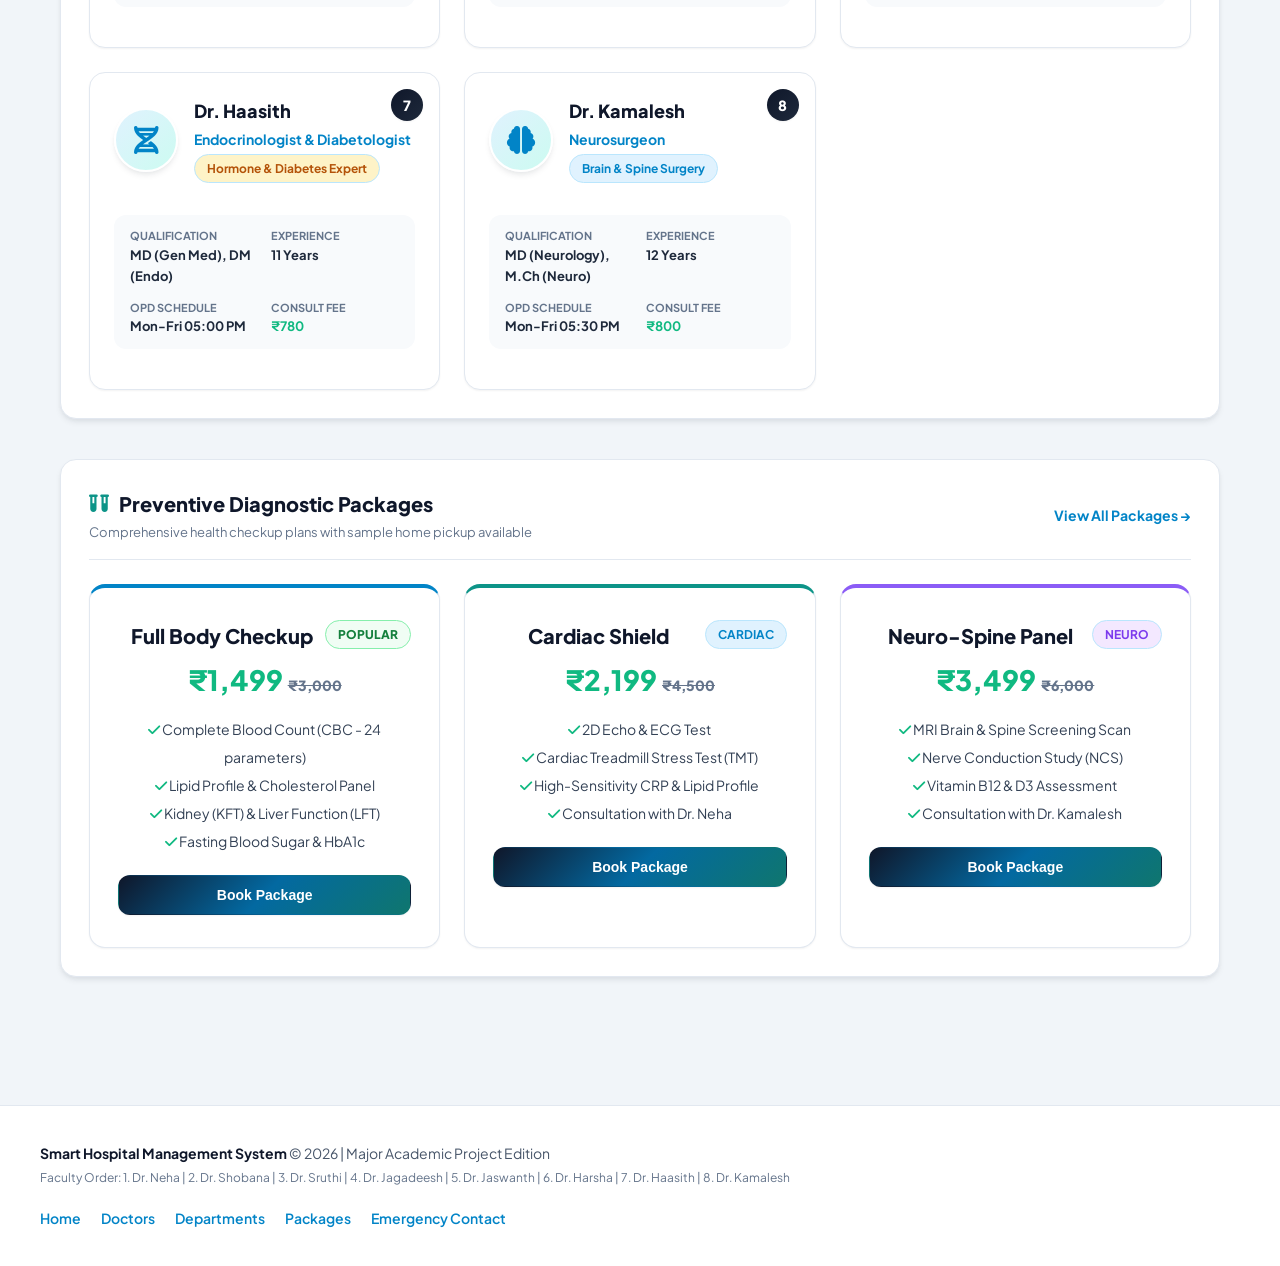
==== commit dd30ce83: "Fix unclosed div tag in sec-register restoring complete visibility for all role portal dashboards" ====
--- a/src/main/webapp/index.html
+++ b/src/main/webapp/index.html
@@ -688,30 +688,69 @@
 
     <!-- Section: Login Portal -->
     <div id="sec-login" class="page-section" style="display: none;">
-        <div style="min-height: 80vh; display: flex; align-items: center; justify-content: center; padding: 40px 20px;">
-            <div style="width: 100%; max-width: 480px; background: var(--white); border: 1px solid var(--gray-200); border-radius: var(--radius-xl); padding: 36px; box-shadow: var(--shadow-lg);">
-                <div style="text-align: center; margin-bottom: 24px;">
-                    <div style="width: 56px; height: 56px; background: rgba(2, 132, 199, 0.1); color: var(--brand-blue); border-radius: 50%; display: flex; align-items: center; justify-content: center; font-size: 24px; margin: 0 auto 12px;">
+        <div style="min-height: 85vh; padding: 40px 20px; display: flex; justify-content: center; align-items: center;">
+            <div style="width: 100%; max-width: 760px; background: var(--white); border: 1px solid var(--gray-200); border-radius: var(--radius-xl); padding: 40px; box-shadow: var(--shadow-xl);">
+                
+                <div style="text-align: center; margin-bottom: 28px;">
+                    <div style="width: 60px; height: 60px; background: linear-gradient(135deg, rgba(2, 132, 199, 0.15), rgba(13, 148, 136, 0.15)); color: var(--brand-blue); border-radius: 50%; display: flex; align-items: center; justify-content: center; font-size: 26px; margin: 0 auto 12px; box-shadow: 0 8px 20px rgba(2, 132, 199, 0.12);">
                         <i class="fa-solid fa-hospital-user"></i>
                     </div>
-                    <h2 style="font-size: 22px; font-weight: 800; color: var(--gray-900);">Digital Hospital Portal Sign In</h2>
-                    <p style="font-size: 13px; color: var(--gray-500); margin-top: 4px;">Sign in to access your secure role-based medical dashboard</p>
-                </div>
-
-                <form action="login" method="post" onsubmit="handlePortalLogin(event)">
+                    <h2 style="font-size: 24px; font-weight: 800; color: var(--gray-900);">Digital Hospital Portal Sign In</h2>
+                    <p style="font-size: 14px; color: var(--gray-500); margin-top: 4px;">Click your role portal below to select and log in to your medical dashboard</p>
+                </div>
+
+                <!-- Visual 5 Role Selector Cards Grid (Admin, Doctor, Reception, Pharma, Patients) -->
+                <div style="display: grid; grid-template-columns: repeat(auto-fit, minmax(130px, 1fr)); gap: 10px; margin-bottom: 28px;">
+                    <!-- Admin Card -->
+                    <div class="role-selector-card" id="role-card-admin" onclick="selectRoleTab('admin', 'admin@hospital.com', 'admin123')" style="border: 2px solid var(--gray-200); background: var(--white); border-radius: 12px; padding: 14px 10px; text-align: center; cursor: pointer; transition: all 0.2s ease;">
+                        <div style="font-size: 22px; color: #0F172A; margin-bottom: 6px;"><i class="fa-solid fa-user-gear"></i></div>
+                        <div style="font-weight: 800; font-size: 13px; color: var(--gray-900);">Admin</div>
+                        <div style="font-size: 11px; color: var(--gray-500); margin-top: 2px;">Control Desk</div>
+                    </div>
+
+                    <!-- Doctor Card -->
+                    <div class="role-selector-card active" id="role-card-doctor" onclick="selectRoleTab('doctor', 'doctor@hospital.com', 'doctor123')" style="border: 2px solid var(--brand-blue); background: rgba(2, 132, 199, 0.06); border-radius: 12px; padding: 14px 10px; text-align: center; cursor: pointer; transition: all 0.2s ease;">
+                        <div style="font-size: 22px; color: var(--brand-blue); margin-bottom: 6px;"><i class="fa-solid fa-stethoscope"></i></div>
+                        <div style="font-weight: 800; font-size: 13px; color: var(--gray-900);">Doctor</div>
+                        <div style="font-size: 11px; color: var(--gray-500); margin-top: 2px;">OPD Consults</div>
+                    </div>
+
+                    <!-- Reception Card -->
+                    <div class="role-selector-card" id="role-card-receptionist" onclick="selectRoleTab('receptionist', 'reception@hospital.com', 'reception123')" style="border: 2px solid var(--gray-200); background: var(--white); border-radius: 12px; padding: 14px 10px; text-align: center; cursor: pointer; transition: all 0.2s ease;">
+                        <div style="font-size: 22px; color: var(--brand-teal); margin-bottom: 6px;"><i class="fa-solid fa-desktop"></i></div>
+                        <div style="font-weight: 800; font-size: 13px; color: var(--gray-900);">Reception</div>
+                        <div style="font-size: 11px; color: var(--gray-500); margin-top: 2px;">Front Desk</div>
+                    </div>
+
+                    <!-- Pharma Card -->
+                    <div class="role-selector-card" id="role-card-pharmacist" onclick="selectRoleTab('pharmacist', 'pharma@hospital.com', 'pharma123')" style="border: 2px solid var(--gray-200); background: var(--white); border-radius: 12px; padding: 14px 10px; text-align: center; cursor: pointer; transition: all 0.2s ease;">
+                        <div style="font-size: 22px; color: #7C3AED; margin-bottom: 6px;"><i class="fa-solid fa-pills"></i></div>
+                        <div style="font-weight: 800; font-size: 13px; color: var(--gray-900);">Pharma</div>
+                        <div style="font-size: 11px; color: var(--gray-500); margin-top: 2px;">Stock Desk</div>
+                    </div>
+
+                    <!-- Patients Card -->
+                    <div class="role-selector-card" id="role-card-patient" onclick="selectRoleTab('patient', 'patient@hospital.com', 'patient123')" style="border: 2px solid var(--gray-200); background: var(--white); border-radius: 12px; padding: 14px 10px; text-align: center; cursor: pointer; transition: all 0.2s ease;">
+                        <div style="font-size: 22px; color: var(--brand-emerald); margin-bottom: 6px;"><i class="fa-solid fa-user-injured"></i></div>
+                        <div style="font-weight: 800; font-size: 13px; color: var(--gray-900);">Patients</div>
+                        <div style="font-size: 11px; color: var(--gray-500); margin-top: 2px;">EHR Records</div>
+                    </div>
+                </div>
+
+                <form action="#" method="post" onsubmit="event.preventDefault(); handlePortalLogin(event); return false;" style="max-width: 480px; margin: 0 auto;">
                     <div class="form-group">
                         <label for="loginEmail"><i class="fa-solid fa-envelope" style="color: var(--brand-blue);"></i> Email Address *</label>
-                        <input type="email" id="loginEmail" name="email" class="form-control" required placeholder="name@hospital.com">
+                        <input type="email" id="loginEmail" name="email" class="form-control" required placeholder="name@hospital.com" value="doctor@hospital.com">
                     </div>
 
                     <div class="form-group">
                         <label for="loginPassword"><i class="fa-solid fa-key" style="color: var(--brand-blue);"></i> Password *</label>
-                        <input type="password" id="loginPassword" name="password" class="form-control" required placeholder="••••••••">
+                        <input type="password" id="loginPassword" name="password" class="form-control" required placeholder="••••••••" value="doctor123">
                     </div>
 
                     <div class="form-group">
-                        <label for="loginRole"><i class="fa-solid fa-user-shield" style="color: var(--brand-blue);"></i> User Role Portal *</label>
-                        <select id="loginRole" name="role" class="form-control" style="font-weight: 600;">
+                        <label for="loginRole"><i class="fa-solid fa-user-shield" style="color: var(--brand-blue);"></i> Selected User Role Portal *</label>
+                        <select id="loginRole" name="role" class="form-control" style="font-weight: 600;" onchange="syncRoleTabFromSelect(this.value)">
                             <option value="admin">Administrator Portal</option>
                             <option value="doctor" selected>Doctor Portal (Dr. Neha - Senior Heart Surgeon)</option>
                             <option value="receptionist">Receptionist Desk Portal</option>
@@ -720,26 +759,19 @@
                         </select>
                     </div>
 
-                    <button type="submit" class="btn btn-primary" style="width: 100%; justify-content: center; padding: 12px; font-size: 15px; margin-top: 8px;">
-                        <i class="fa-solid fa-right-to-bracket"></i> Login to Digital Portal
-                    </button>
+                    <div style="display: flex; gap: 12px; margin-top: 14px;">
+                        <button type="submit" class="btn btn-primary" style="flex: 1; justify-content: center; padding: 13px; font-size: 15px; font-weight: 700;">
+                            <i class="fa-solid fa-right-to-bracket"></i> Sign In to Portal Dashboard
+                        </button>
+                        <button type="button" onclick="showSection('sec-register')" class="btn btn-secondary" style="padding: 13px 20px;">
+                            <i class="fa-solid fa-user-plus"></i> Register
+                        </button>
+                    </div>
                 </form>
 
-                <div style="margin-top: 24px; padding-top: 18px; border-top: 1px solid var(--gray-200); font-size: 13px;">
-                    <p style="font-weight: 700; color: var(--gray-700); margin-bottom: 10px; text-align: center;">⚡ Quick Demo Login Shortcuts:</p>
-                    <div style="display: grid; grid-template-columns: repeat(3, 1fr); gap: 8px;">
-                        <button type="button" onclick="fillQuickLogin('admin@hospital.com', 'admin123', 'admin')" class="btn btn-outline btn-sm" style="font-size: 12px;"><i class="fa-solid fa-user-gear"></i> Admin</button>
-                        <button type="button" onclick="fillQuickLogin('doctor@hospital.com', 'doctor123', 'doctor')" class="btn btn-outline btn-sm" style="font-size: 12px;"><i class="fa-solid fa-stethoscope"></i> Doctor</button>
-                        <button type="button" onclick="fillQuickLogin('reception@hospital.com', 'reception123', 'receptionist')" class="btn btn-outline btn-sm" style="font-size: 12px;"><i class="fa-solid fa-desktop"></i> Reception</button>
-                        <button type="button" onclick="fillQuickLogin('pharma@hospital.com', 'pharma123', 'pharmacist')" class="btn btn-outline btn-sm" style="font-size: 12px;"><i class="fa-solid fa-pills"></i> Pharma</button>
-                        <button type="button" onclick="fillQuickLogin('patient@hospital.com', 'patient123', 'patient')" class="btn btn-outline btn-sm" style="font-size: 12px;"><i class="fa-solid fa-user-injured"></i> Patient</button>
-                        <button type="button" onclick="showSection('sec-register')" class="btn btn-secondary btn-sm" style="font-size: 12px; justify-content: center;"><i class="fa-solid fa-user-plus"></i> Register</button>
-                    </div>
-                </div>
-
-                <div style="text-align: center; margin-top: 20px;">
-                    <a href="#" class="nav-link" data-section="sec-home" style="font-size: 13px; color: var(--gray-600); font-weight: 600;">
-                        <i class="fa-solid fa-arrow-left"></i> Back to Hospital Homepage
+                <div style="text-align: center; margin-top: 24px; padding-top: 16px; border-top: 1px solid var(--gray-200);">
+                    <a href="#" class="nav-link" data-section="sec-home" style="font-size: 13px; color: var(--gray-600); font-weight: 600; text-decoration: none;">
+                        <i class="fa-solid fa-arrow-left"></i> Return to Hospital Homepage
                     </a>
                 </div>
             </div>
@@ -776,6 +808,8 @@
                 </form>
             </div>
         </div>
+    </div>
+
     <!-- Section: Admin Dashboard Portal -->
     <div id="sec-admin-dashboard" class="page-section" style="display: none;">
         <div class="page-body">
@@ -1071,12 +1105,57 @@
             }, 4000);
         }
 
+        function selectRoleTab(role, email, pwd) {
+            const roleElem = document.getElementById('loginRole');
+            const emailElem = document.getElementById('loginEmail');
+            const pwdElem = document.getElementById('loginPassword');
+
+            if (roleElem) roleElem.value = role;
+            if (emailElem && email) emailElem.value = email;
+            if (pwdElem && pwd) pwdElem.value = pwd;
+
+            updateRoleCardVisuals(role);
+        }
+
+        function syncRoleTabFromSelect(role) {
+            const defaultCredentials = {
+                'admin': { email: 'admin@hospital.com', pwd: 'admin123' },
+                'doctor': { email: 'doctor@hospital.com', pwd: 'doctor123' },
+                'receptionist': { email: 'reception@hospital.com', pwd: 'reception123' },
+                'pharmacist': { email: 'pharma@hospital.com', pwd: 'pharma123' },
+                'patient': { email: 'patient@hospital.com', pwd: 'patient123' }
+            };
+
+            if (defaultCredentials[role]) {
+                document.getElementById('loginEmail').value = defaultCredentials[role].email;
+                document.getElementById('loginPassword').value = defaultCredentials[role].pwd;
+            }
+
+            updateRoleCardVisuals(role);
+        }
+
+        function updateRoleCardVisuals(selectedRole) {
+            const roles = ['admin', 'doctor', 'receptionist', 'pharmacist', 'patient'];
+            roles.forEach(r => {
+                const card = document.getElementById('role-card-' + r);
+                if (card) {
+                    if (r === selectedRole) {
+                        card.style.border = '2px solid var(--brand-blue)';
+                        card.style.background = 'rgba(2, 132, 199, 0.08)';
+                        card.style.transform = 'translateY(-2px)';
+                        card.style.boxShadow = '0 6px 16px rgba(2, 132, 199, 0.15)';
+                    } else {
+                        card.style.border = '2px solid var(--gray-200)';
+                        card.style.background = 'var(--white)';
+                        card.style.transform = 'translateY(0)';
+                        card.style.boxShadow = 'none';
+                    }
+                }
+            });
+        }
+
         function fillQuickLogin(email, pwd, role) {
-            document.getElementById('loginEmail').value = email;
-            document.getElementById('loginPassword').value = pwd;
-            if (role) {
-                document.getElementById('loginRole').value = role;
-            }
+            selectRoleTab(role, email, pwd);
             handlePortalLogin();
         }
 
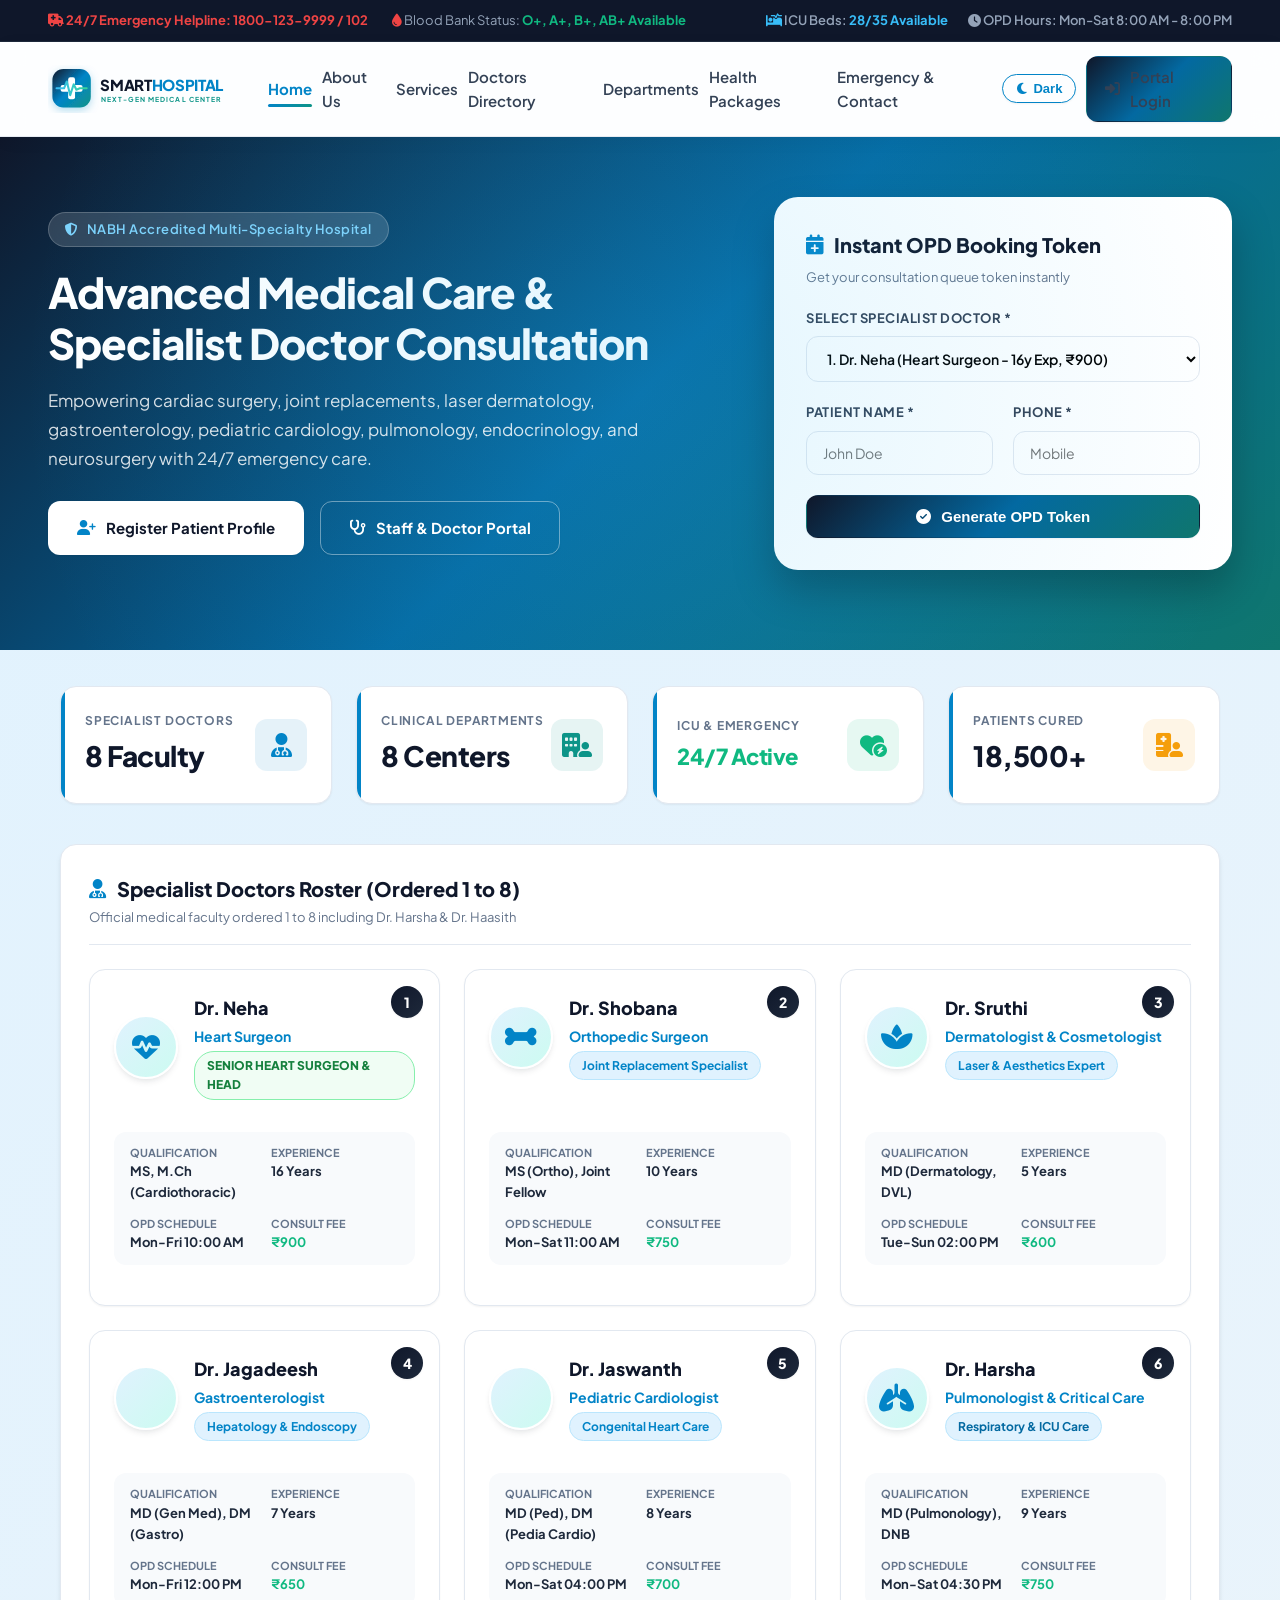
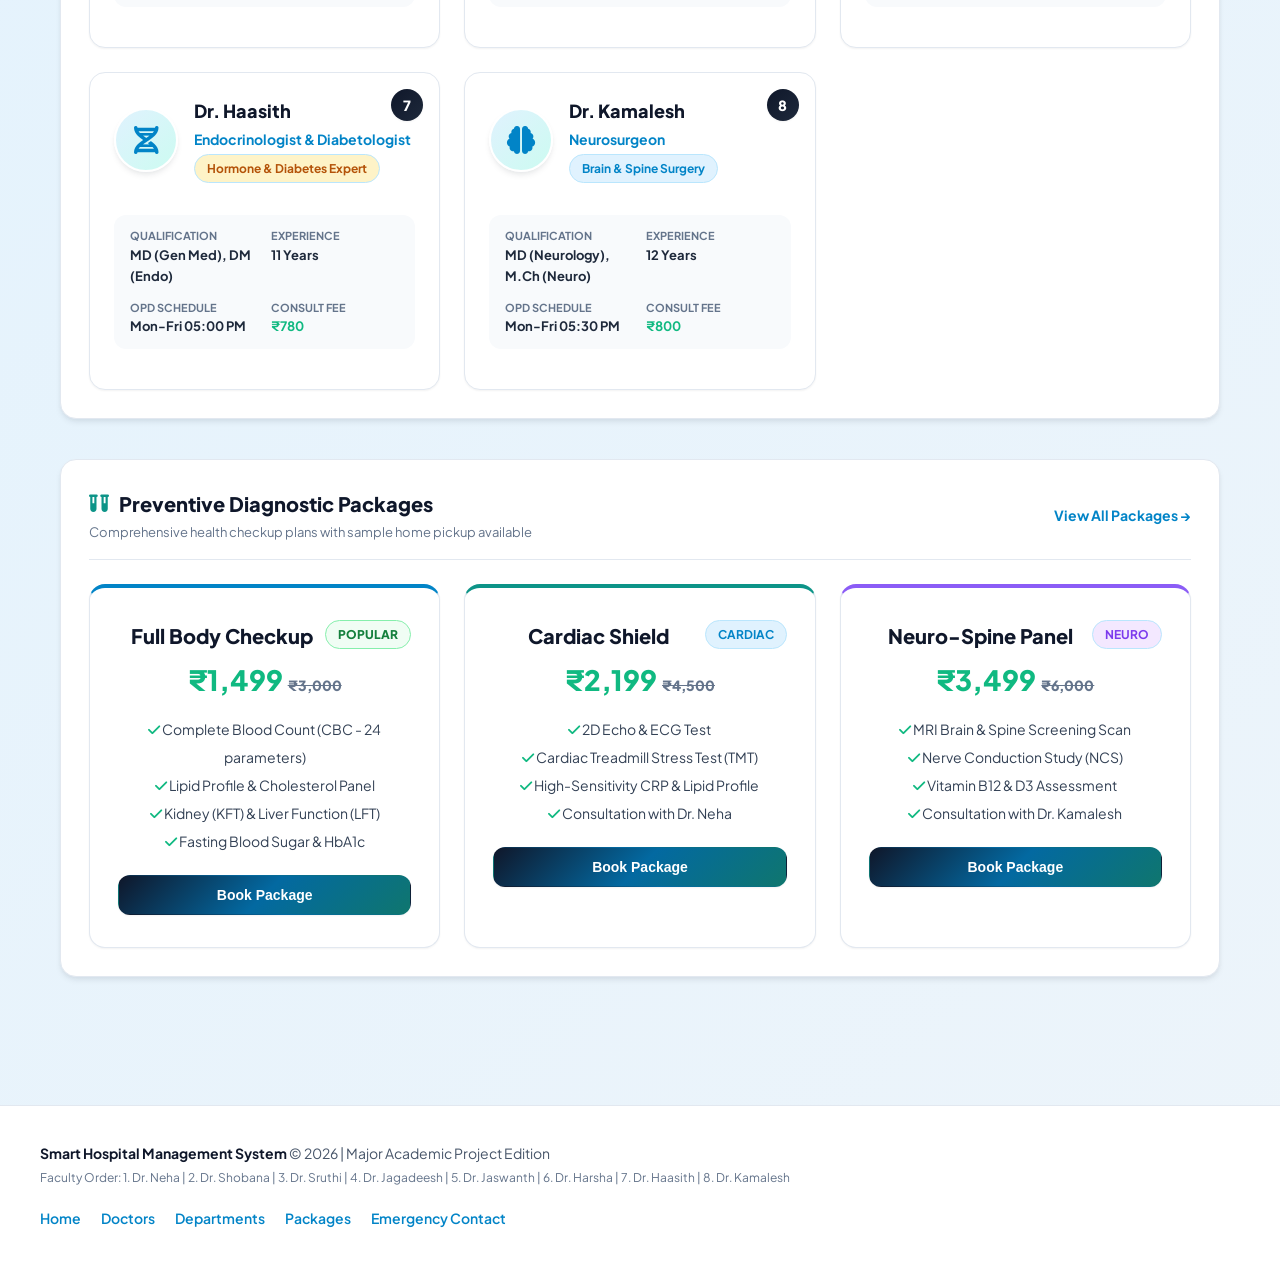
==== commit ef4b7e09: "Add Dark mode theme toggle with animated ambient gradient background" ====
--- a/src/main/webapp/index.html
+++ b/src/main/webapp/index.html
@@ -58,7 +58,7 @@
                 </svg>
             </a>
         </div>
-        <nav>
+        <nav style="display: flex; align-items: center; gap: 10px;">
             <a href="#" class="nav-link active" data-section="sec-home">Home</a>
             <a href="#" class="nav-link" data-section="sec-about">About Us</a>
             <a href="#" class="nav-link" data-section="sec-services">Services</a>
@@ -66,6 +66,9 @@
             <a href="#" class="nav-link" data-section="sec-departments">Departments</a>
             <a href="#" class="nav-link" data-section="sec-packages">Health Packages</a>
             <a href="#" class="nav-link" data-section="sec-contact">Emergency & Contact</a>
+            <button id="themeToggleBtn" onclick="toggleDarkMode()" class="btn btn-outline" style="padding: 6px 14px; font-size: 13px; display: inline-flex; align-items: center; gap: 6px; cursor: pointer; border-radius: 20px;">
+                <i class="fa-solid fa-moon" id="themeIcon" style="color: #0284C7;"></i> <span id="themeText">Dark</span>
+            </button>
             <a href="#" class="btn btn-primary nav-link" data-section="sec-login" style="padding: 8px 18px;"><i class="fa-solid fa-right-to-bracket"></i> Portal Login</a>
         </nav>
     </header>
--- a/src/main/webapp/assets/css/style.css
+++ b/src/main/webapp/assets/css/style.css
@@ -55,13 +55,122 @@
   padding: 0;
 }
 
+/* Animated Ambient Background Keyframes */
+@keyframes ambientGradientMove {
+  0% {
+    background-position: 0% 50%;
+  }
+  50% {
+    background-position: 100% 50%;
+  }
+  100% {
+    background-position: 0% 50%;
+  }
+}
+
 body {
   font-family: var(--font-family);
-  background-color: #F1F5F9;
+  background: linear-gradient(-45deg, #F8FAFC, #E2E8F0, #F1F5F9, #E0F2FE);
+  background-size: 400% 400%;
+  animation: ambientGradientMove 14s ease infinite;
   color: var(--gray-900);
   line-height: 1.6;
   font-size: 15px;
   -webkit-font-smoothing: antialiased;
+  transition: background-color 0.3s ease, color 0.3s ease;
+  min-height: 100vh;
+}
+
+/* ==========================================================================
+   Dark Mode System
+   ========================================================================== */
+body.dark-mode {
+  background: linear-gradient(-45deg, #090D16, #0F172A, #111827, #1E293B);
+  background-size: 400% 400%;
+  animation: ambientGradientMove 14s ease infinite;
+  color: #F8FAFC;
+
+  --gray-900: #F8FAFC;
+  --gray-800: #F1F5F9;
+  --gray-700: #E2E8F0;
+  --gray-600: #94A3B8;
+  --gray-500: #CBD5E1;
+  --gray-300: #334155;
+  --gray-200: #1E293B;
+  --gray-100: #0F172A;
+  --white: #1E293B;
+
+  --glass-bg: rgba(30, 41, 59, 0.9);
+  --glass-border: rgba(51, 65, 85, 0.8);
+  --shadow-md: 0 6px 20px rgba(0, 0, 0, 0.4);
+  --shadow-lg: 0 12px 32px rgba(0, 0, 0, 0.5);
+}
+
+body.dark-mode .public-navbar,
+body.dark-mode .top-navbar {
+  background: rgba(15, 23, 42, 0.95) !important;
+  border-bottom: 1px solid #334155 !important;
+}
+
+body.dark-mode .nav-link {
+  color: #CBD5E1 !important;
+}
+
+body.dark-mode .nav-link:hover,
+body.dark-mode .nav-link.active {
+  color: #38BDF8 !important;
+}
+
+body.dark-mode .card-panel,
+body.dark-mode .stat-card,
+body.dark-mode .doctor-card,
+body.dark-mode .service-card,
+body.dark-mode .role-selector-card {
+  background: #1E293B !important;
+  border-color: #334155 !important;
+  color: #F8FAFC !important;
+}
+
+body.dark-mode .doctor-card-header .doctor-name,
+body.dark-mode .card-title,
+body.dark-mode h1, body.dark-mode h2, body.dark-mode h3, body.dark-mode h4 {
+  color: #F8FAFC !important;
+}
+
+body.dark-mode .form-control {
+  background: #0F172A !important;
+  color: #F8FAFC !important;
+  border-color: #334155 !important;
+}
+
+body.dark-mode .form-control:focus {
+  border-color: #0284C7 !important;
+  box-shadow: 0 0 0 3px rgba(2, 132, 199, 0.25) !important;
+}
+
+body.dark-mode .custom-table th {
+  background: #0F172A !important;
+  color: #94A3B8 !important;
+  border-color: #334155 !important;
+}
+
+body.dark-mode .custom-table td {
+  border-color: #334155 !important;
+  color: #E2E8F0 !important;
+}
+
+body.dark-mode footer {
+  background: #0F172A !important;
+  border-top: 1px solid #1E293B !important;
+  color: #94A3B8 !important;
+}
+
+body.dark-mode footer a {
+  color: #CBD5E1 !important;
+}
+
+body.dark-mode footer strong {
+  color: #F8FAFC !important;
 }
 
 a {
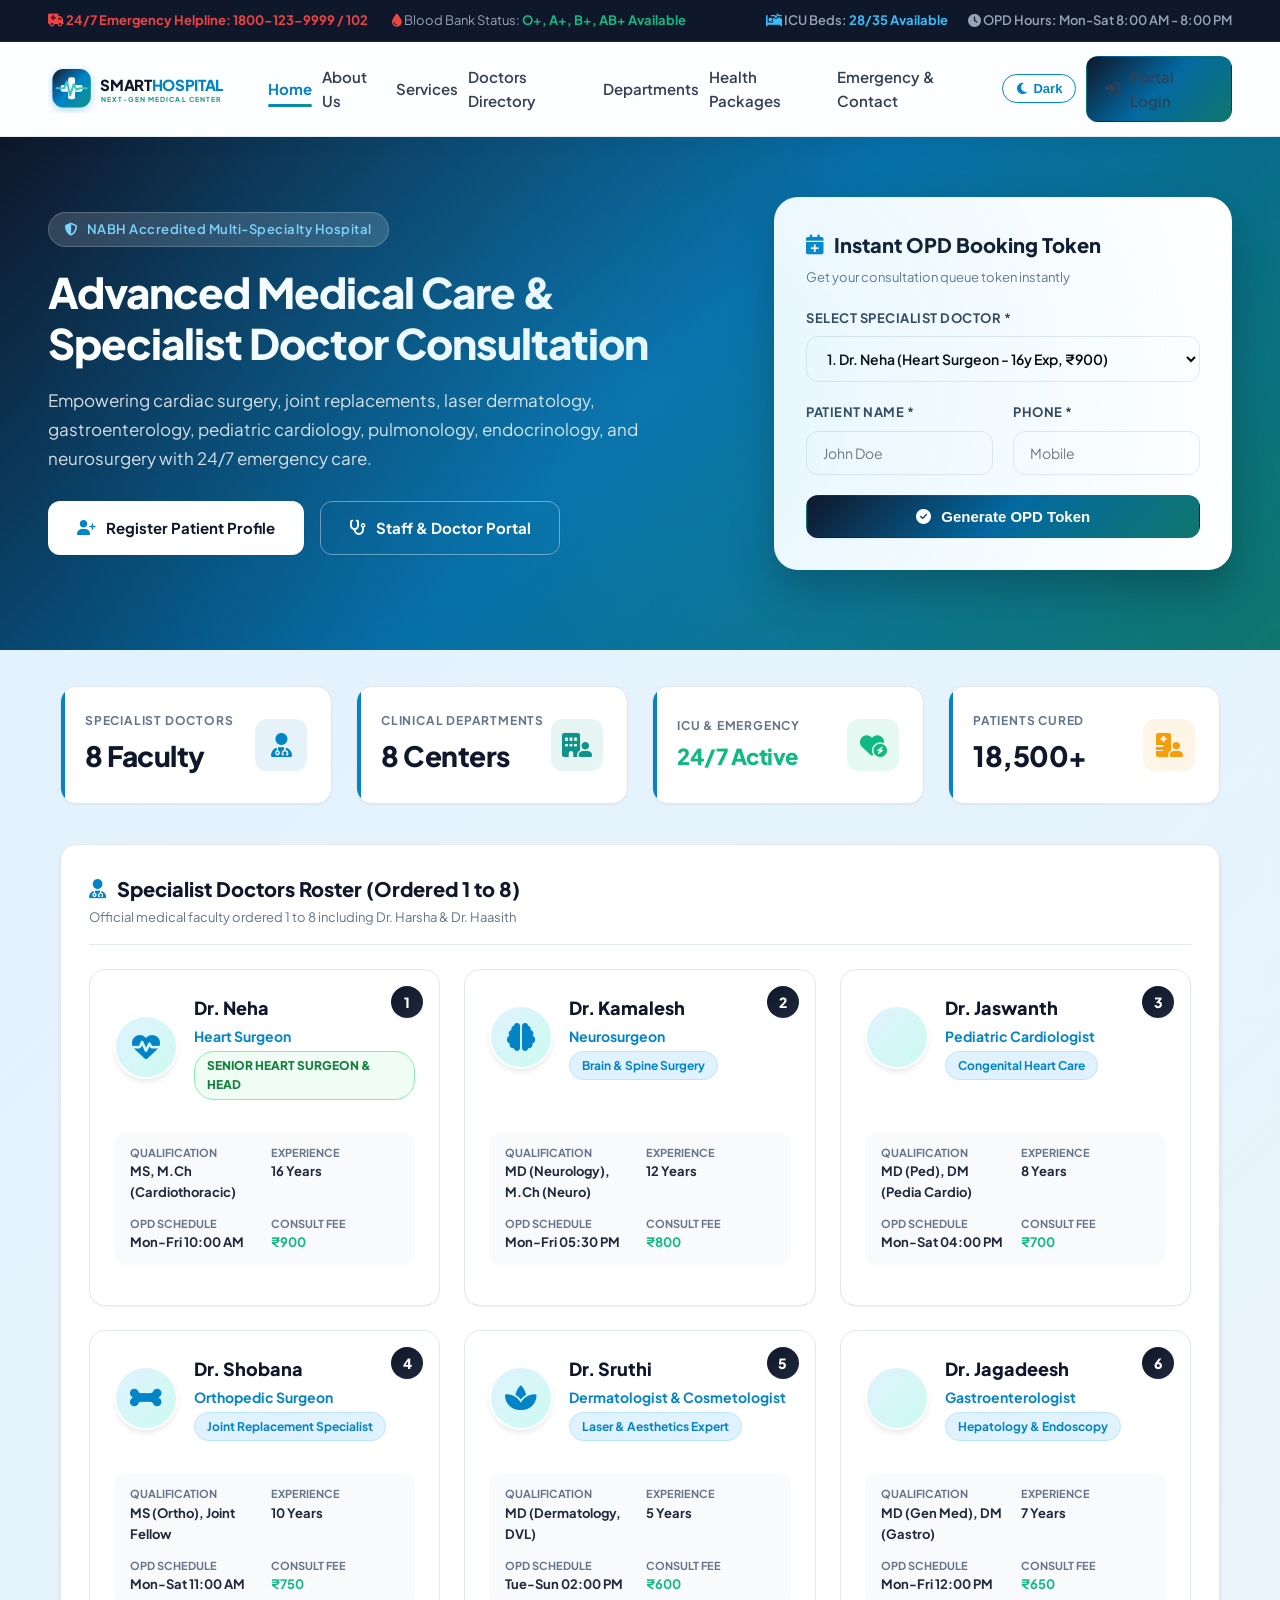
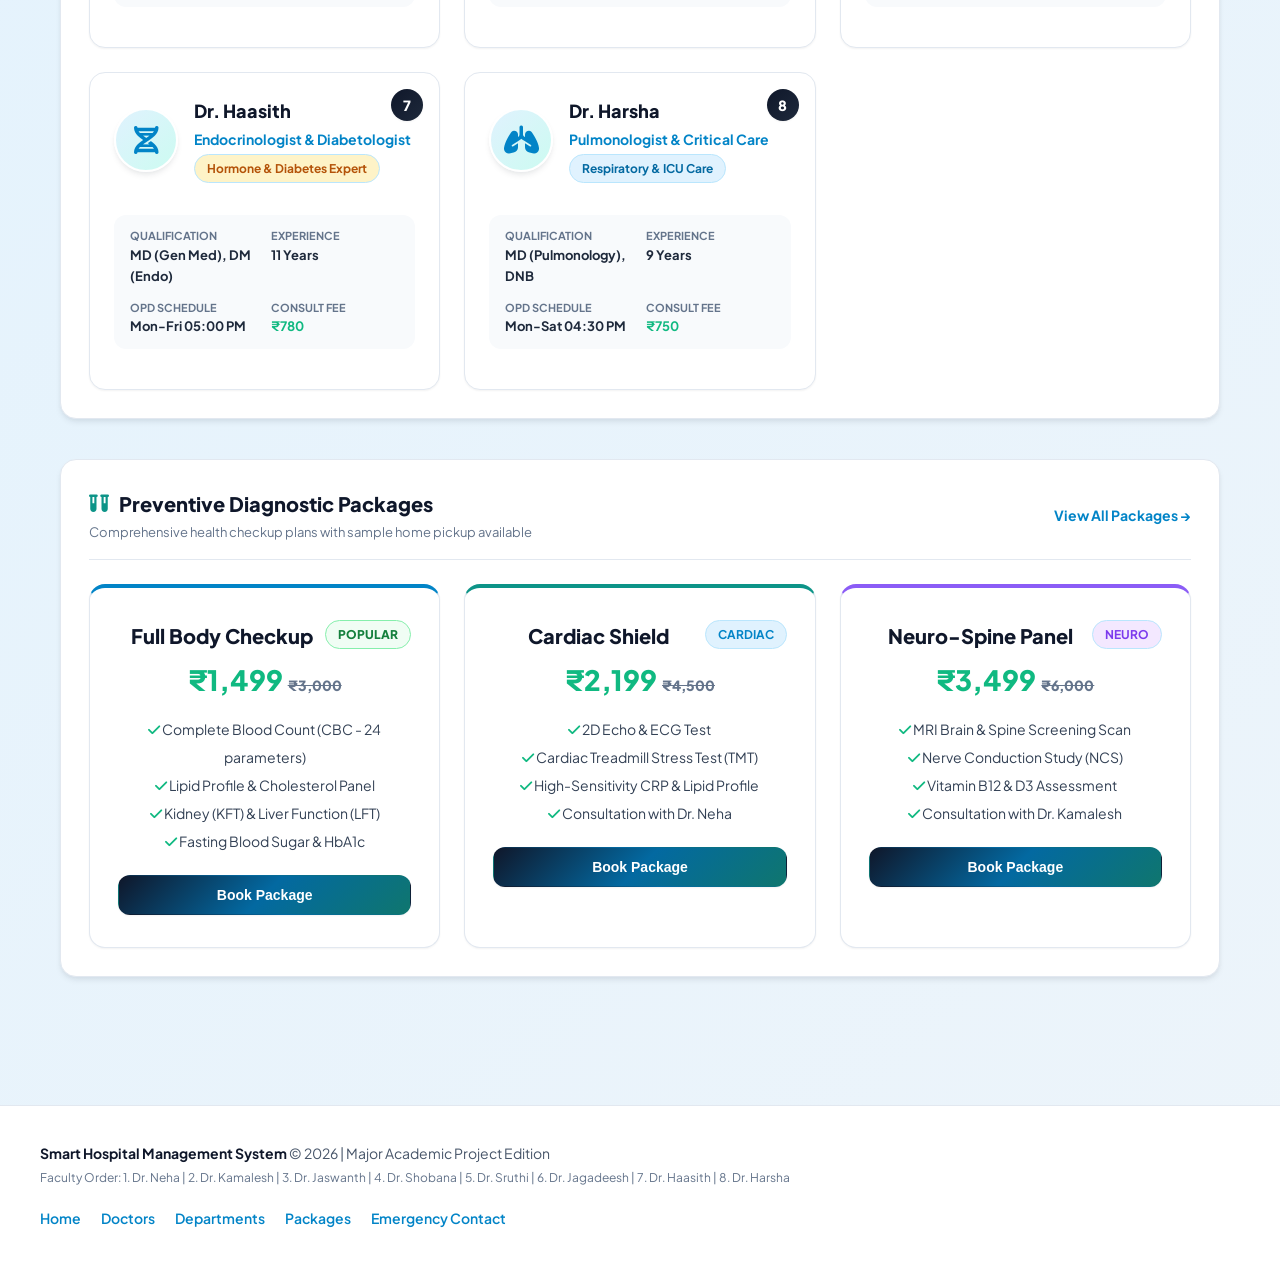
==== commit e1c17317: "Fix doctor card blinking, update doctor faculty order 1-8, sync DB seed data, and pass Maven build" ====
--- a/src/main/webapp/index.html
+++ b/src/main/webapp/index.html
@@ -104,13 +104,13 @@
                             <label>Select Specialist Doctor *</label>
                             <select id="opdDoctorRoot" class="form-control" required style="font-weight: 600;">
                                 <option value="1">1. Dr. Neha (Heart Surgeon - 16y Exp, ₹900)</option>
-                                <option value="2">2. Dr. Shobana (Orthopedic Surgeon - 10y Exp, ₹750)</option>
-                                <option value="3">3. Dr. Sruthi (Dermatologist & Cosmetologist - 5y Exp, ₹600)</option>
-                                <option value="4">4. Dr. Jagadeesh (Gastroenterologist - 7y Exp, ₹650)</option>
-                                <option value="5">5. Dr. Jaswanth (Pediatric Cardiologist - 8y Exp, ₹700)</option>
-                                <option value="6">6. Dr. Harsha (Pulmonologist & Critical Care - 9y Exp, ₹750)</option>
+                                <option value="2">2. Dr. Kamalesh (Neurosurgeon - 12y Exp, ₹800)</option>
+                                <option value="3">3. Dr. Jaswanth (Pediatric Cardiologist - 8y Exp, ₹700)</option>
+                                <option value="4">4. Dr. Shobana (Orthopedic Surgeon - 10y Exp, ₹750)</option>
+                                <option value="5">5. Dr. Sruthi (Dermatologist & Cosmetologist - 5y Exp, ₹600)</option>
+                                <option value="6">6. Dr. Jagadeesh (Gastroenterologist - 7y Exp, ₹650)</option>
                                 <option value="7">7. Dr. Haasith (Endocrinologist & Diabetologist - 11y Exp, ₹780)</option>
-                                <option value="8">8. Dr. Kamalesh (Neurosurgeon - 12y Exp, ₹800)</option>
+                                <option value="8">8. Dr. Harsha (Pulmonologist & Critical Care - 9y Exp, ₹750)</option>
                             </select>
                         </div>
                         <div class="form-row">
@@ -165,6 +165,42 @@
                     <div class="doctor-card">
                         <div class="doctor-order-badge">2</div>
                         <div class="doctor-card-header">
+                            <div class="doctor-avatar"><i class="fa-solid fa-brain"></i></div>
+                            <div>
+                                <div class="doctor-name">Dr. Kamalesh</div>
+                                <div class="doctor-spec">Neurosurgeon</div>
+                                <span class="badge badge-confirmed" style="margin-top: 4px;">Brain & Spine Surgery</span>
+                            </div>
+                        </div>
+                        <div class="doctor-meta">
+                            <div><label>Qualification</label><span>MD (Neurology), M.Ch (Neuro)</span></div>
+                            <div><label>Experience</label><span>12 Years</span></div>
+                            <div><label>OPD Schedule</label><span>Mon-Fri 05:30 PM</span></div>
+                            <div><label>Consult Fee</label><span style="color: var(--brand-emerald); font-weight: 700;">₹800</span></div>
+                        </div>
+                    </div>
+                    <!-- Doctor 3 -->
+                    <div class="doctor-card">
+                        <div class="doctor-order-badge">3</div>
+                        <div class="doctor-card-header">
+                            <div class="doctor-avatar"><i class="fa-solid fa-child-rearing"></i></div>
+                            <div>
+                                <div class="doctor-name">Dr. Jaswanth</div>
+                                <div class="doctor-spec">Pediatric Cardiologist</div>
+                                <span class="badge badge-confirmed" style="margin-top: 4px;">Congenital Heart Care</span>
+                            </div>
+                        </div>
+                        <div class="doctor-meta">
+                            <div><label>Qualification</label><span>MD (Ped), DM (Pedia Cardio)</span></div>
+                            <div><label>Experience</label><span>8 Years</span></div>
+                            <div><label>OPD Schedule</label><span>Mon-Sat 04:00 PM</span></div>
+                            <div><label>Consult Fee</label><span style="color: var(--brand-emerald); font-weight: 700;">₹700</span></div>
+                        </div>
+                    </div>
+                    <!-- Doctor 4 -->
+                    <div class="doctor-card">
+                        <div class="doctor-order-badge">4</div>
+                        <div class="doctor-card-header">
                             <div class="doctor-avatar"><i class="fa-solid fa-bone"></i></div>
                             <div>
                                 <div class="doctor-name">Dr. Shobana</div>
@@ -179,9 +215,9 @@
                             <div><label>Consult Fee</label><span style="color: var(--brand-emerald); font-weight: 700;">₹750</span></div>
                         </div>
                     </div>
-                    <!-- Doctor 3 -->
+                    <!-- Doctor 5 -->
                     <div class="doctor-card">
-                        <div class="doctor-order-badge">3</div>
+                        <div class="doctor-order-badge">5</div>
                         <div class="doctor-card-header">
                             <div class="doctor-avatar"><i class="fa-solid fa-spa"></i></div>
                             <div>
@@ -197,9 +233,9 @@
                             <div><label>Consult Fee</label><span style="color: var(--brand-emerald); font-weight: 700;">₹600</span></div>
                         </div>
                     </div>
-                    <!-- Doctor 4 -->
+                    <!-- Doctor 6 -->
                     <div class="doctor-card">
-                        <div class="doctor-order-badge">4</div>
+                        <div class="doctor-order-badge">6</div>
                         <div class="doctor-card-header">
                             <div class="doctor-avatar"><i class="fa-solid fa-stomach"></i></div>
                             <div>
@@ -215,27 +251,27 @@
                             <div><label>Consult Fee</label><span style="color: var(--brand-emerald); font-weight: 700;">₹650</span></div>
                         </div>
                     </div>
-                    <!-- Doctor 5 -->
+                    <!-- Doctor 7 -->
                     <div class="doctor-card">
-                        <div class="doctor-order-badge">5</div>
-                        <div class="doctor-card-header">
-                            <div class="doctor-avatar"><i class="fa-solid fa-child-rearing"></i></div>
-                            <div>
-                                <div class="doctor-name">Dr. Jaswanth</div>
-                                <div class="doctor-spec">Pediatric Cardiologist</div>
-                                <span class="badge badge-confirmed" style="margin-top: 4px;">Congenital Heart Care</span>
-                            </div>
-                        </div>
-                        <div class="doctor-meta">
-                            <div><label>Qualification</label><span>MD (Ped), DM (Pedia Cardio)</span></div>
-                            <div><label>Experience</label><span>8 Years</span></div>
-                            <div><label>OPD Schedule</label><span>Mon-Sat 04:00 PM</span></div>
-                            <div><label>Consult Fee</label><span style="color: var(--brand-emerald); font-weight: 700;">₹700</span></div>
-                        </div>
-                    </div>
-                    <!-- Doctor 6 -->
+                        <div class="doctor-order-badge">7</div>
+                        <div class="doctor-card-header">
+                            <div class="doctor-avatar"><i class="fa-solid fa-dna"></i></div>
+                            <div>
+                                <div class="doctor-name">Dr. Haasith</div>
+                                <div class="doctor-spec">Endocrinologist & Diabetologist</div>
+                                <span class="badge badge-confirmed" style="margin-top: 4px; background: #FEF3C7; color: #B45309;">Hormone & Diabetes Expert</span>
+                            </div>
+                        </div>
+                        <div class="doctor-meta">
+                            <div><label>Qualification</label><span>MD (Gen Med), DM (Endo)</span></div>
+                            <div><label>Experience</label><span>11 Years</span></div>
+                            <div><label>OPD Schedule</label><span>Mon-Fri 05:00 PM</span></div>
+                            <div><label>Consult Fee</label><span style="color: var(--brand-emerald); font-weight: 700;">₹780</span></div>
+                        </div>
+                    </div>
+                    <!-- Doctor 8 -->
                     <div class="doctor-card">
-                        <div class="doctor-order-badge">6</div>
+                        <div class="doctor-order-badge">8</div>
                         <div class="doctor-card-header">
                             <div class="doctor-avatar"><i class="fa-solid fa-lungs"></i></div>
                             <div>
@@ -249,42 +285,6 @@
                             <div><label>Experience</label><span>9 Years</span></div>
                             <div><label>OPD Schedule</label><span>Mon-Sat 04:30 PM</span></div>
                             <div><label>Consult Fee</label><span style="color: var(--brand-emerald); font-weight: 700;">₹750</span></div>
-                        </div>
-                    </div>
-                    <!-- Doctor 7 -->
-                    <div class="doctor-card">
-                        <div class="doctor-order-badge">7</div>
-                        <div class="doctor-card-header">
-                            <div class="doctor-avatar"><i class="fa-solid fa-dna"></i></div>
-                            <div>
-                                <div class="doctor-name">Dr. Haasith</div>
-                                <div class="doctor-spec">Endocrinologist & Diabetologist</div>
-                                <span class="badge badge-confirmed" style="margin-top: 4px; background: #FEF3C7; color: #B45309;">Hormone & Diabetes Expert</span>
-                            </div>
-                        </div>
-                        <div class="doctor-meta">
-                            <div><label>Qualification</label><span>MD (Gen Med), DM (Endo)</span></div>
-                            <div><label>Experience</label><span>11 Years</span></div>
-                            <div><label>OPD Schedule</label><span>Mon-Fri 05:00 PM</span></div>
-                            <div><label>Consult Fee</label><span style="color: var(--brand-emerald); font-weight: 700;">₹780</span></div>
-                        </div>
-                    </div>
-                    <!-- Doctor 8 -->
-                    <div class="doctor-card">
-                        <div class="doctor-order-badge">8</div>
-                        <div class="doctor-card-header">
-                            <div class="doctor-avatar"><i class="fa-solid fa-brain"></i></div>
-                            <div>
-                                <div class="doctor-name">Dr. Kamalesh</div>
-                                <div class="doctor-spec">Neurosurgeon</div>
-                                <span class="badge badge-confirmed" style="margin-top: 4px;">Brain & Spine Surgery</span>
-                            </div>
-                        </div>
-                        <div class="doctor-meta">
-                            <div><label>Qualification</label><span>MD (Neurology), M.Ch (Neuro)</span></div>
-                            <div><label>Experience</label><span>12 Years</span></div>
-                            <div><label>OPD Schedule</label><span>Mon-Fri 05:30 PM</span></div>
-                            <div><label>Consult Fee</label><span style="color: var(--brand-emerald); font-weight: 700;">₹800</span></div>
                         </div>
                     </div>
                 </div>
@@ -451,8 +451,44 @@
                         </div>
                         <button onclick="showSection('sec-login')" class="btn btn-primary btn-sm" style="width: 100%; justify-content: center; margin-top: 10px;"><i class="fa-solid fa-calendar-check"></i> Book Consultation</button>
                     </div>
+                    <div class="doctor-card" data-name="kamalesh" data-spec="neurosurgeon brain spine">
+                        <div class="doctor-order-badge">2</div>
+                        <div class="doctor-card-header">
+                            <div class="doctor-avatar"><i class="fa-solid fa-brain"></i></div>
+                            <div>
+                                <div class="doctor-name">Dr. Kamalesh</div>
+                                <div class="doctor-spec">Neurosurgeon</div>
+                                <span class="badge badge-confirmed">Brain & Spine Surgery</span>
+                            </div>
+                        </div>
+                        <div class="doctor-meta">
+                            <div><label>Qualification</label><span>MD (Neurology), M.Ch (Neuro)</span></div>
+                            <div><label>Experience</label><span>12 Years</span></div>
+                            <div><label>OPD Schedule</label><span>Mon-Fri 05:30 PM - 08:30 PM</span></div>
+                            <div><label>Consult Fee</label><span style="color: var(--brand-emerald); font-weight: 700;">₹800</span></div>
+                        </div>
+                        <button onclick="showSection('sec-login')" class="btn btn-primary btn-sm" style="width: 100%; justify-content: center; margin-top: 10px;"><i class="fa-solid fa-calendar-check"></i> Book Consultation</button>
+                    </div>
+                    <div class="doctor-card" data-name="jaswanth" data-spec="pediatric cardiologist child heart">
+                        <div class="doctor-order-badge">3</div>
+                        <div class="doctor-card-header">
+                            <div class="doctor-avatar"><i class="fa-solid fa-child-rearing"></i></div>
+                            <div>
+                                <div class="doctor-name">Dr. Jaswanth</div>
+                                <div class="doctor-spec">Pediatric Cardiologist</div>
+                                <span class="badge badge-confirmed">Congenital Heart Care</span>
+                            </div>
+                        </div>
+                        <div class="doctor-meta">
+                            <div><label>Qualification</label><span>MD (Ped), DM (Pedia Cardio)</span></div>
+                            <div><label>Experience</label><span>8 Years</span></div>
+                            <div><label>OPD Schedule</label><span>Mon-Sat 04:00 PM - 07:00 PM</span></div>
+                            <div><label>Consult Fee</label><span style="color: var(--brand-emerald); font-weight: 700;">₹700</span></div>
+                        </div>
+                        <button onclick="showSection('sec-login')" class="btn btn-primary btn-sm" style="width: 100%; justify-content: center; margin-top: 10px;"><i class="fa-solid fa-calendar-check"></i> Book Consultation</button>
+                    </div>
                     <div class="doctor-card" data-name="shobana" data-spec="orthopedic joint surgery">
-                        <div class="doctor-order-badge">2</div>
+                        <div class="doctor-order-badge">4</div>
                         <div class="doctor-card-header">
                             <div class="doctor-avatar"><i class="fa-solid fa-bone"></i></div>
                             <div>
@@ -470,7 +506,7 @@
                         <button onclick="showSection('sec-login')" class="btn btn-primary btn-sm" style="width: 100%; justify-content: center; margin-top: 10px;"><i class="fa-solid fa-calendar-check"></i> Book Consultation</button>
                     </div>
                     <div class="doctor-card" data-name="sruthi" data-spec="dermatologist cosmetology skin">
-                        <div class="doctor-order-badge">3</div>
+                        <div class="doctor-order-badge">5</div>
                         <div class="doctor-card-header">
                             <div class="doctor-avatar"><i class="fa-solid fa-spa"></i></div>
                             <div>
@@ -488,7 +524,7 @@
                         <button onclick="showSection('sec-login')" class="btn btn-primary btn-sm" style="width: 100%; justify-content: center; margin-top: 10px;"><i class="fa-solid fa-calendar-check"></i> Book Consultation</button>
                     </div>
                     <div class="doctor-card" data-name="jagadeesh" data-spec="gastroenterologist stomach liver">
-                        <div class="doctor-order-badge">4</div>
+                        <div class="doctor-order-badge">6</div>
                         <div class="doctor-card-header">
                             <div class="doctor-avatar"><i class="fa-solid fa-stomach"></i></div>
                             <div>
@@ -505,26 +541,26 @@
                         </div>
                         <button onclick="showSection('sec-login')" class="btn btn-primary btn-sm" style="width: 100%; justify-content: center; margin-top: 10px;"><i class="fa-solid fa-calendar-check"></i> Book Consultation</button>
                     </div>
-                    <div class="doctor-card" data-name="jaswanth" data-spec="pediatric cardiologist child heart">
-                        <div class="doctor-order-badge">5</div>
-                        <div class="doctor-card-header">
-                            <div class="doctor-avatar"><i class="fa-solid fa-child-rearing"></i></div>
-                            <div>
-                                <div class="doctor-name">Dr. Jaswanth</div>
-                                <div class="doctor-spec">Pediatric Cardiologist</div>
-                                <span class="badge badge-confirmed">Congenital Heart Care</span>
-                            </div>
-                        </div>
-                        <div class="doctor-meta">
-                            <div><label>Qualification</label><span>MD (Ped), DM (Pedia Cardio)</span></div>
-                            <div><label>Experience</label><span>8 Years</span></div>
-                            <div><label>OPD Schedule</label><span>Mon-Sat 04:00 PM - 07:00 PM</span></div>
-                            <div><label>Consult Fee</label><span style="color: var(--brand-emerald); font-weight: 700;">₹700</span></div>
+                    <div class="doctor-card" data-name="haasith" data-spec="endocrinologist diabetes thyroid hormone">
+                        <div class="doctor-order-badge">7</div>
+                        <div class="doctor-card-header">
+                            <div class="doctor-avatar"><i class="fa-solid fa-dna"></i></div>
+                            <div>
+                                <div class="doctor-name">Dr. Haasith</div>
+                                <div class="doctor-spec">Endocrinologist & Diabetologist</div>
+                                <span class="badge badge-confirmed" style="background: #FEF3C7; color: #B45309;">Hormone & Diabetes Expert</span>
+                            </div>
+                        </div>
+                        <div class="doctor-meta">
+                            <div><label>Qualification</label><span>MD (Gen Med), DM (Endo)</span></div>
+                            <div><label>Experience</label><span>11 Years</span></div>
+                            <div><label>OPD Schedule</label><span>Mon-Fri 05:00 PM - 08:00 PM</span></div>
+                            <div><label>Consult Fee</label><span style="color: var(--brand-emerald); font-weight: 700;">₹780</span></div>
                         </div>
                         <button onclick="showSection('sec-login')" class="btn btn-primary btn-sm" style="width: 100%; justify-content: center; margin-top: 10px;"><i class="fa-solid fa-calendar-check"></i> Book Consultation</button>
                     </div>
                     <div class="doctor-card" data-name="harsha" data-spec="pulmonologist respiratory lung critical care">
-                        <div class="doctor-order-badge">6</div>
+                        <div class="doctor-order-badge">8</div>
                         <div class="doctor-card-header">
                             <div class="doctor-avatar"><i class="fa-solid fa-lungs"></i></div>
                             <div>
@@ -538,42 +574,6 @@
                             <div><label>Experience</label><span>9 Years</span></div>
                             <div><label>OPD Schedule</label><span>Mon-Sat 04:30 PM - 07:30 PM</span></div>
                             <div><label>Consult Fee</label><span style="color: var(--brand-emerald); font-weight: 700;">₹750</span></div>
-                        </div>
-                        <button onclick="showSection('sec-login')" class="btn btn-primary btn-sm" style="width: 100%; justify-content: center; margin-top: 10px;"><i class="fa-solid fa-calendar-check"></i> Book Consultation</button>
-                    </div>
-                    <div class="doctor-card" data-name="haasith" data-spec="endocrinologist diabetes thyroid hormone">
-                        <div class="doctor-order-badge">7</div>
-                        <div class="doctor-card-header">
-                            <div class="doctor-avatar"><i class="fa-solid fa-dna"></i></div>
-                            <div>
-                                <div class="doctor-name">Dr. Haasith</div>
-                                <div class="doctor-spec">Endocrinologist & Diabetologist</div>
-                                <span class="badge badge-confirmed" style="background: #FEF3C7; color: #B45309;">Hormone & Diabetes Expert</span>
-                            </div>
-                        </div>
-                        <div class="doctor-meta">
-                            <div><label>Qualification</label><span>MD (Gen Med), DM (Endo)</span></div>
-                            <div><label>Experience</label><span>11 Years</span></div>
-                            <div><label>OPD Schedule</label><span>Mon-Fri 05:00 PM - 08:00 PM</span></div>
-                            <div><label>Consult Fee</label><span style="color: var(--brand-emerald); font-weight: 700;">₹780</span></div>
-                        </div>
-                        <button onclick="showSection('sec-login')" class="btn btn-primary btn-sm" style="width: 100%; justify-content: center; margin-top: 10px;"><i class="fa-solid fa-calendar-check"></i> Book Consultation</button>
-                    </div>
-                    <div class="doctor-card" data-name="kamalesh" data-spec="neurosurgeon brain spine">
-                        <div class="doctor-order-badge">8</div>
-                        <div class="doctor-card-header">
-                            <div class="doctor-avatar"><i class="fa-solid fa-brain"></i></div>
-                            <div>
-                                <div class="doctor-name">Dr. Kamalesh</div>
-                                <div class="doctor-spec">Neurosurgeon</div>
-                                <span class="badge badge-confirmed">Brain & Spine Surgery</span>
-                            </div>
-                        </div>
-                        <div class="doctor-meta">
-                            <div><label>Qualification</label><span>MD (Neurology), M.Ch (Neuro)</span></div>
-                            <div><label>Experience</label><span>12 Years</span></div>
-                            <div><label>OPD Schedule</label><span>Mon-Fri 05:30 PM - 08:30 PM</span></div>
-                            <div><label>Consult Fee</label><span style="color: var(--brand-emerald); font-weight: 700;">₹800</span></div>
                         </div>
                         <button onclick="showSection('sec-login')" class="btn btn-primary btn-sm" style="width: 100%; justify-content: center; margin-top: 10px;"><i class="fa-solid fa-calendar-check"></i> Book Consultation</button>
                     </div>
@@ -705,35 +705,35 @@
                 <!-- Visual 5 Role Selector Cards Grid (Admin, Doctor, Reception, Pharma, Patients) -->
                 <div style="display: grid; grid-template-columns: repeat(auto-fit, minmax(130px, 1fr)); gap: 10px; margin-bottom: 28px;">
                     <!-- Admin Card -->
-                    <div class="role-selector-card" id="role-card-admin" onclick="selectRoleTab('admin', 'admin@hospital.com', 'admin123')" style="border: 2px solid var(--gray-200); background: var(--white); border-radius: 12px; padding: 14px 10px; text-align: center; cursor: pointer; transition: all 0.2s ease;">
+                    <div class="role-selector-card" id="role-card-admin" onclick="selectRoleTab('admin', 'admin@hospital.com', 'admin123')">
                         <div style="font-size: 22px; color: #0F172A; margin-bottom: 6px;"><i class="fa-solid fa-user-gear"></i></div>
                         <div style="font-weight: 800; font-size: 13px; color: var(--gray-900);">Admin</div>
                         <div style="font-size: 11px; color: var(--gray-500); margin-top: 2px;">Control Desk</div>
                     </div>
 
                     <!-- Doctor Card -->
-                    <div class="role-selector-card active" id="role-card-doctor" onclick="selectRoleTab('doctor', 'doctor@hospital.com', 'doctor123')" style="border: 2px solid var(--brand-blue); background: rgba(2, 132, 199, 0.06); border-radius: 12px; padding: 14px 10px; text-align: center; cursor: pointer; transition: all 0.2s ease;">
+                    <div class="role-selector-card active" id="role-card-doctor" onclick="selectRoleTab('doctor', 'doctor@hospital.com', 'doctor123')">
                         <div style="font-size: 22px; color: var(--brand-blue); margin-bottom: 6px;"><i class="fa-solid fa-stethoscope"></i></div>
                         <div style="font-weight: 800; font-size: 13px; color: var(--gray-900);">Doctor</div>
                         <div style="font-size: 11px; color: var(--gray-500); margin-top: 2px;">OPD Consults</div>
                     </div>
 
                     <!-- Reception Card -->
-                    <div class="role-selector-card" id="role-card-receptionist" onclick="selectRoleTab('receptionist', 'reception@hospital.com', 'reception123')" style="border: 2px solid var(--gray-200); background: var(--white); border-radius: 12px; padding: 14px 10px; text-align: center; cursor: pointer; transition: all 0.2s ease;">
+                    <div class="role-selector-card" id="role-card-receptionist" onclick="selectRoleTab('receptionist', 'reception@hospital.com', 'reception123')">
                         <div style="font-size: 22px; color: var(--brand-teal); margin-bottom: 6px;"><i class="fa-solid fa-desktop"></i></div>
                         <div style="font-weight: 800; font-size: 13px; color: var(--gray-900);">Reception</div>
                         <div style="font-size: 11px; color: var(--gray-500); margin-top: 2px;">Front Desk</div>
                     </div>
 
                     <!-- Pharma Card -->
-                    <div class="role-selector-card" id="role-card-pharmacist" onclick="selectRoleTab('pharmacist', 'pharma@hospital.com', 'pharma123')" style="border: 2px solid var(--gray-200); background: var(--white); border-radius: 12px; padding: 14px 10px; text-align: center; cursor: pointer; transition: all 0.2s ease;">
+                    <div class="role-selector-card" id="role-card-pharmacist" onclick="selectRoleTab('pharmacist', 'pharma@hospital.com', 'pharma123')">
                         <div style="font-size: 22px; color: #7C3AED; margin-bottom: 6px;"><i class="fa-solid fa-pills"></i></div>
                         <div style="font-weight: 800; font-size: 13px; color: var(--gray-900);">Pharma</div>
                         <div style="font-size: 11px; color: var(--gray-500); margin-top: 2px;">Stock Desk</div>
                     </div>
 
                     <!-- Patients Card -->
-                    <div class="role-selector-card" id="role-card-patient" onclick="selectRoleTab('patient', 'patient@hospital.com', 'patient123')" style="border: 2px solid var(--gray-200); background: var(--white); border-radius: 12px; padding: 14px 10px; text-align: center; cursor: pointer; transition: all 0.2s ease;">
+                    <div class="role-selector-card" id="role-card-patient" onclick="selectRoleTab('patient', 'patient@hospital.com', 'patient123')">
                         <div style="font-size: 22px; color: var(--brand-emerald); margin-bottom: 6px;"><i class="fa-solid fa-user-injured"></i></div>
                         <div style="font-weight: 800; font-size: 13px; color: var(--gray-900);">Patients</div>
                         <div style="font-size: 11px; color: var(--gray-500); margin-top: 2px;">EHR Records</div>
@@ -846,13 +846,13 @@
                         </thead>
                         <tbody>
                             <tr><td><strong>1</strong></td><td>#DOC-1</td><td style="font-weight:700;">Dr. Neha <span class="badge badge-senior">Senior Head</span></td><td>Heart Surgeon</td><td>16 Yrs</td><td style="color:var(--brand-emerald); font-weight:800;">₹900</td><td><span class="badge badge-confirmed">Active</span></td></tr>
-                            <tr><td><strong>2</strong></td><td>#DOC-2</td><td style="font-weight:700;">Dr. Shobana</td><td>Orthopedic Surgeon</td><td>10 Yrs</td><td style="color:var(--brand-emerald); font-weight:800;">₹750</td><td><span class="badge badge-confirmed">Active</span></td></tr>
-                            <tr><td><strong>3</strong></td><td>#DOC-3</td><td style="font-weight:700;">Dr. Sruthi</td><td>Dermatologist & Cosmetologist</td><td>5 Yrs</td><td style="color:var(--brand-emerald); font-weight:800;">₹600</td><td><span class="badge badge-confirmed">Active</span></td></tr>
-                            <tr><td><strong>4</strong></td><td>#DOC-4</td><td style="font-weight:700;">Dr. Jagadeesh</td><td>Gastroenterologist</td><td>7 Yrs</td><td style="color:var(--brand-emerald); font-weight:800;">₹650</td><td><span class="badge badge-confirmed">Active</span></td></tr>
-                            <tr><td><strong>5</strong></td><td>#DOC-5</td><td style="font-weight:700;">Dr. Jaswanth</td><td>Pediatric Cardiologist</td><td>8 Yrs</td><td style="color:var(--brand-emerald); font-weight:800;">₹700</td><td><span class="badge badge-confirmed">Active</span></td></tr>
-                            <tr><td><strong>6</strong></td><td>#DOC-6</td><td style="font-weight:700;">Dr. Harsha</td><td>Pulmonologist & Critical Care</td><td>9 Yrs</td><td style="color:var(--brand-emerald); font-weight:800;">₹750</td><td><span class="badge badge-confirmed">Active</span></td></tr>
+                            <tr><td><strong>2</strong></td><td>#DOC-2</td><td style="font-weight:700;">Dr. Kamalesh</td><td>Neurosurgeon</td><td>12 Yrs</td><td style="color:var(--brand-emerald); font-weight:800;">₹800</td><td><span class="badge badge-confirmed">Active</span></td></tr>
+                            <tr><td><strong>3</strong></td><td>#DOC-3</td><td style="font-weight:700;">Dr. Jaswanth</td><td>Pediatric Cardiologist</td><td>8 Yrs</td><td style="color:var(--brand-emerald); font-weight:800;">₹700</td><td><span class="badge badge-confirmed">Active</span></td></tr>
+                            <tr><td><strong>4</strong></td><td>#DOC-4</td><td style="font-weight:700;">Dr. Shobana</td><td>Orthopedic Surgeon</td><td>10 Yrs</td><td style="color:var(--brand-emerald); font-weight:800;">₹750</td><td><span class="badge badge-confirmed">Active</span></td></tr>
+                            <tr><td><strong>5</strong></td><td>#DOC-5</td><td style="font-weight:700;">Dr. Sruthi</td><td>Dermatologist & Cosmetologist</td><td>5 Yrs</td><td style="color:var(--brand-emerald); font-weight:800;">₹600</td><td><span class="badge badge-confirmed">Active</span></td></tr>
+                            <tr><td><strong>6</strong></td><td>#DOC-6</td><td style="font-weight:700;">Dr. Jagadeesh</td><td>Gastroenterologist</td><td>7 Yrs</td><td style="color:var(--brand-emerald); font-weight:800;">₹650</td><td><span class="badge badge-confirmed">Active</span></td></tr>
                             <tr><td><strong>7</strong></td><td>#DOC-7</td><td style="font-weight:700;">Dr. Haasith</td><td>Endocrinologist & Diabetologist</td><td>11 Yrs</td><td style="color:var(--brand-emerald); font-weight:800;">₹780</td><td><span class="badge badge-confirmed">Active</span></td></tr>
-                            <tr><td><strong>8</strong></td><td>#DOC-8</td><td style="font-weight:700;">Dr. Kamalesh</td><td>Neurosurgeon</td><td>12 Yrs</td><td style="color:var(--brand-emerald); font-weight:800;">₹800</td><td><span class="badge badge-confirmed">Active</span></td></tr>
+                            <tr><td><strong>8</strong></td><td>#DOC-8</td><td style="font-weight:700;">Dr. Harsha</td><td>Pulmonologist & Critical Care</td><td>9 Yrs</td><td style="color:var(--brand-emerald); font-weight:800;">₹750</td><td><span class="badge badge-confirmed">Active</span></td></tr>
                         </tbody>
                     </table>
                 </div>
@@ -1039,7 +1039,7 @@
         <div style="max-width: 1240px; margin: 0 auto; display: flex; justify-content: space-between; align-items: center; flex-wrap: wrap; gap: 20px;">
             <div>
                 <strong style="color: var(--gray-900);">Smart Hospital Management System</strong> &copy; 2026 | Major Academic Project Edition
-                <div style="font-size: 12px; color: var(--gray-500); margin-top: 4px;">Faculty Order: 1. Dr. Neha | 2. Dr. Shobana | 3. Dr. Sruthi | 4. Dr. Jagadeesh | 5. Dr. Jaswanth | 6. Dr. Harsha | 7. Dr. Haasith | 8. Dr. Kamalesh</div>
+                <div style="font-size: 12px; color: var(--gray-500); margin-top: 4px;">Faculty Order: 1. Dr. Neha | 2. Dr. Kamalesh | 3. Dr. Jaswanth | 4. Dr. Shobana | 5. Dr. Sruthi | 6. Dr. Jagadeesh | 7. Dr. Haasith | 8. Dr. Harsha</div>
             </div>
             <div style="display: flex; gap: 20px; font-weight: 600;">
                 <a href="#" class="nav-link" data-section="sec-home">Home</a>
@@ -1143,16 +1143,14 @@
                 const card = document.getElementById('role-card-' + r);
                 if (card) {
                     if (r === selectedRole) {
-                        card.style.border = '2px solid var(--brand-blue)';
-                        card.style.background = 'rgba(2, 132, 199, 0.08)';
-                        card.style.transform = 'translateY(-2px)';
-                        card.style.boxShadow = '0 6px 16px rgba(2, 132, 199, 0.15)';
+                        card.classList.add('active');
                     } else {
-                        card.style.border = '2px solid var(--gray-200)';
-                        card.style.background = 'var(--white)';
-                        card.style.transform = 'translateY(0)';
-                        card.style.boxShadow = 'none';
+                        card.classList.remove('active');
                     }
+                    card.style.border = '';
+                    card.style.background = '';
+                    card.style.transform = '';
+                    card.style.boxShadow = '';
                 }
             });
         }
--- a/src/main/webapp/assets/css/style.css
+++ b/src/main/webapp/assets/css/style.css
@@ -93,10 +93,10 @@
   --gray-900: #F8FAFC;
   --gray-800: #F1F5F9;
   --gray-700: #E2E8F0;
-  --gray-600: #94A3B8;
-  --gray-500: #CBD5E1;
-  --gray-300: #334155;
-  --gray-200: #1E293B;
+  --gray-600: #CBD5E1;
+  --gray-500: #94A3B8;
+  --gray-300: #475569;
+  --gray-200: #334155;
   --gray-100: #0F172A;
   --white: #1E293B;
 
@@ -106,48 +106,231 @@
   --shadow-lg: 0 12px 32px rgba(0, 0, 0, 0.5);
 }
 
+/* Navbars in Dark Mode */
 body.dark-mode .public-navbar,
 body.dark-mode .top-navbar {
   background: rgba(15, 23, 42, 0.95) !important;
   border-bottom: 1px solid #334155 !important;
 }
 
-body.dark-mode .nav-link {
+/* SVG Logo Text in Dark Mode */
+body.dark-mode svg text[fill="#0F172A"] {
+  fill: #FFFFFF !important;
+}
+
+body.dark-mode .public-navbar nav a.nav-link:not(.btn) {
   color: #CBD5E1 !important;
 }
 
-body.dark-mode .nav-link:hover,
-body.dark-mode .nav-link.active {
+body.dark-mode .public-navbar nav a.nav-link:not(.btn):hover,
+body.dark-mode .public-navbar nav a.nav-link:not(.btn).active {
   color: #38BDF8 !important;
 }
 
+/* Cards & Panels in Dark Mode */
 body.dark-mode .card-panel,
 body.dark-mode .stat-card,
 body.dark-mode .doctor-card,
-body.dark-mode .service-card,
-body.dark-mode .role-selector-card {
+body.dark-mode .service-card {
   background: #1E293B !important;
   border-color: #334155 !important;
   color: #F8FAFC !important;
 }
 
+/* Hero Section Inline Containers */
+body.dark-mode div[style*="background: #FFFFFF"],
+body.dark-mode div[style*="background:#FFFFFF"],
+body.dark-mode div[style*="background: white"],
+body.dark-mode div[style*="background:white"] {
+  background: #1E293B !important;
+  color: #F8FAFC !important;
+  border-color: #334155 !important;
+}
+
+/* Doctor Card Elements in Dark Mode */
 body.dark-mode .doctor-card-header .doctor-name,
 body.dark-mode .card-title,
 body.dark-mode h1, body.dark-mode h2, body.dark-mode h3, body.dark-mode h4 {
   color: #F8FAFC !important;
 }
 
+body.dark-mode .doctor-meta {
+  background: #0F172A !important;
+  border: 1px solid #334155 !important;
+}
+
+body.dark-mode .doctor-meta div label {
+  color: #94A3B8 !important;
+}
+
+body.dark-mode .doctor-meta div span {
+  color: #F8FAFC !important;
+}
+
+body.dark-mode .doctor-avatar {
+  background: linear-gradient(135deg, rgba(2, 132, 199, 0.25) 0%, rgba(13, 148, 136, 0.25) 100%) !important;
+  color: #38BDF8 !important;
+  border-color: #334155 !important;
+  box-shadow: 0 4px 14px rgba(2, 132, 199, 0.25) !important;
+}
+
+body.dark-mode .doctor-order-badge {
+  background: linear-gradient(135deg, #0284C7 0%, #0D9488 100%) !important;
+  color: #FFFFFF !important;
+  box-shadow: 0 4px 12px rgba(2, 132, 199, 0.4) !important;
+}
+
+/* Badges in Dark Mode */
+body.dark-mode .badge-senior {
+  background: rgba(16, 185, 129, 0.2) !important;
+  color: #34D399 !important;
+  border-color: rgba(16, 185, 129, 0.4) !important;
+}
+
+body.dark-mode .badge-confirmed {
+  background: rgba(2, 132, 199, 0.2) !important;
+  color: #38BDF8 !important;
+  border-color: rgba(2, 132, 199, 0.4) !important;
+}
+
+body.dark-mode .badge-completed {
+  background: rgba(16, 185, 129, 0.2) !important;
+  color: #34D399 !important;
+  border-color: rgba(16, 185, 129, 0.4) !important;
+}
+
+body.dark-mode .badge-pending {
+  background: rgba(245, 158, 11, 0.2) !important;
+  color: #FBBF24 !important;
+  border-color: rgba(245, 158, 11, 0.4) !important;
+}
+
+body.dark-mode .badge-cancelled {
+  background: rgba(239, 68, 68, 0.2) !important;
+  color: #F87171 !important;
+  border-color: rgba(239, 68, 68, 0.4) !important;
+}
+
+body.dark-mode .badge[style*="background: #E0F2FE"],
+body.dark-mode .badge[style*="background:#E0F2FE"] {
+  background: rgba(2, 132, 199, 0.25) !important;
+  color: #38BDF8 !important;
+  border-color: rgba(2, 132, 199, 0.4) !important;
+}
+
+body.dark-mode .badge[style*="background: #FEF3C7"],
+body.dark-mode .badge[style*="background:#FEF3C7"] {
+  background: rgba(245, 158, 11, 0.25) !important;
+  color: #FBBF24 !important;
+  border-color: rgba(245, 158, 11, 0.4) !important;
+}
+
+/* Role Selector Cards in Dark Mode */
+body.dark-mode .role-selector-card {
+  background: #0F172A;
+  border-color: #334155;
+  color: #F8FAFC;
+}
+
+body.dark-mode .role-selector-card div {
+  color: #F8FAFC;
+}
+
+body.dark-mode .role-selector-card div[style*="color: var(--gray-500)"] {
+  color: #94A3B8;
+}
+
+body.dark-mode .role-selector-card i[style*="color: #0F172A"],
+body.dark-mode .role-selector-card i[style*="color:#0F172A"] {
+  color: #38BDF8;
+}
+
+body.dark-mode .role-selector-card:hover {
+  border-color: #38BDF8;
+}
+
+body.dark-mode .role-selector-card.active {
+  background: rgba(2, 132, 199, 0.25);
+  border-color: #38BDF8;
+  box-shadow: 0 6px 16px rgba(2, 132, 199, 0.25);
+}
+
+/* Hardcoded Dark Colors Overrides for Dark Mode */
+body.dark-mode div[style*="color: #0F172A"],
+body.dark-mode div[style*="color:#0F172A"],
+body.dark-mode span[style*="color: #0F172A"],
+body.dark-mode span[style*="color:#0F172A"],
+body.dark-mode i[style*="color: #0F172A"],
+body.dark-mode i[style*="color:#0F172A"],
+body.dark-mode h2[style*="color: #0F172A"],
+body.dark-mode h3[style*="color: #0F172A"],
+body.dark-mode h4[style*="color: #0F172A"] {
+  color: #F8FAFC !important;
+}
+
+body.dark-mode div[style*="color: #0369A1"],
+body.dark-mode div[style*="color:#0369A1"],
+body.dark-mode span[style*="color: #0369A1"],
+body.dark-mode span[style*="color:#0369A1"],
+body.dark-mode i[style*="color: #0369A1"],
+body.dark-mode i[style*="color:#0369A1"] {
+  color: #38BDF8 !important;
+}
+
+body.dark-mode div[style*="color: #B45309"],
+body.dark-mode div[style*="color:#B45309"],
+body.dark-mode span[style*="color: #B45309"],
+body.dark-mode span[style*="color:#B45309"],
+body.dark-mode i[style*="color: #B45309"],
+body.dark-mode i[style*="color:#B45309"] {
+  color: #FBBF24 !important;
+}
+
+body.dark-mode div[style*="color: #15803D"],
+body.dark-mode div[style*="color:#15803D"],
+body.dark-mode span[style*="color: #15803D"],
+body.dark-mode span[style*="color:#15803D"] {
+  color: #34D399 !important;
+}
+
+body.dark-mode div[style*="color: #7C3AED"],
+body.dark-mode div[style*="color:#7C3AED"],
+body.dark-mode span[style*="color: #7C3AED"],
+body.dark-mode span[style*="color:#7C3AED"],
+body.dark-mode i[style*="color: #7C3AED"],
+body.dark-mode i[style*="color:#7C3AED"] {
+  color: #C084FC !important;
+}
+
+/* Quick Login Shortcuts Buttons in Dark Mode */
+body.dark-mode button[style*="color: #0F172A"],
+body.dark-mode button[style*="color:#0F172A"] {
+  color: #38BDF8 !important;
+  border-color: #38BDF8 !important;
+}
+
+/* Form Controls in Dark Mode */
 body.dark-mode .form-control {
   background: #0F172A !important;
   color: #F8FAFC !important;
   border-color: #334155 !important;
 }
 
+body.dark-mode .form-control::placeholder {
+  color: #64748B !important;
+}
+
+body.dark-mode select.form-control option {
+  background: #0F172A !important;
+  color: #F8FAFC !important;
+}
+
 body.dark-mode .form-control:focus {
   border-color: #0284C7 !important;
   box-shadow: 0 0 0 3px rgba(2, 132, 199, 0.25) !important;
 }
 
+/* Tables in Dark Mode */
 body.dark-mode .custom-table th {
   background: #0F172A !important;
   color: #94A3B8 !important;
@@ -159,6 +342,22 @@
   color: #E2E8F0 !important;
 }
 
+body.dark-mode .custom-table td strong {
+  color: #F8FAFC !important;
+}
+
+body.dark-mode .custom-table tbody tr:hover {
+  background-color: rgba(51, 65, 85, 0.4) !important;
+}
+
+/* Theme Toggle Button in Dark Mode */
+body.dark-mode #themeToggleBtn {
+  border-color: #F59E0B !important;
+  color: #F8FAFC !important;
+  background: rgba(245, 158, 11, 0.15) !important;
+}
+
+/* Footer in Dark Mode */
 body.dark-mode footer {
   background: #0F172A !important;
   border-top: 1px solid #1E293B !important;
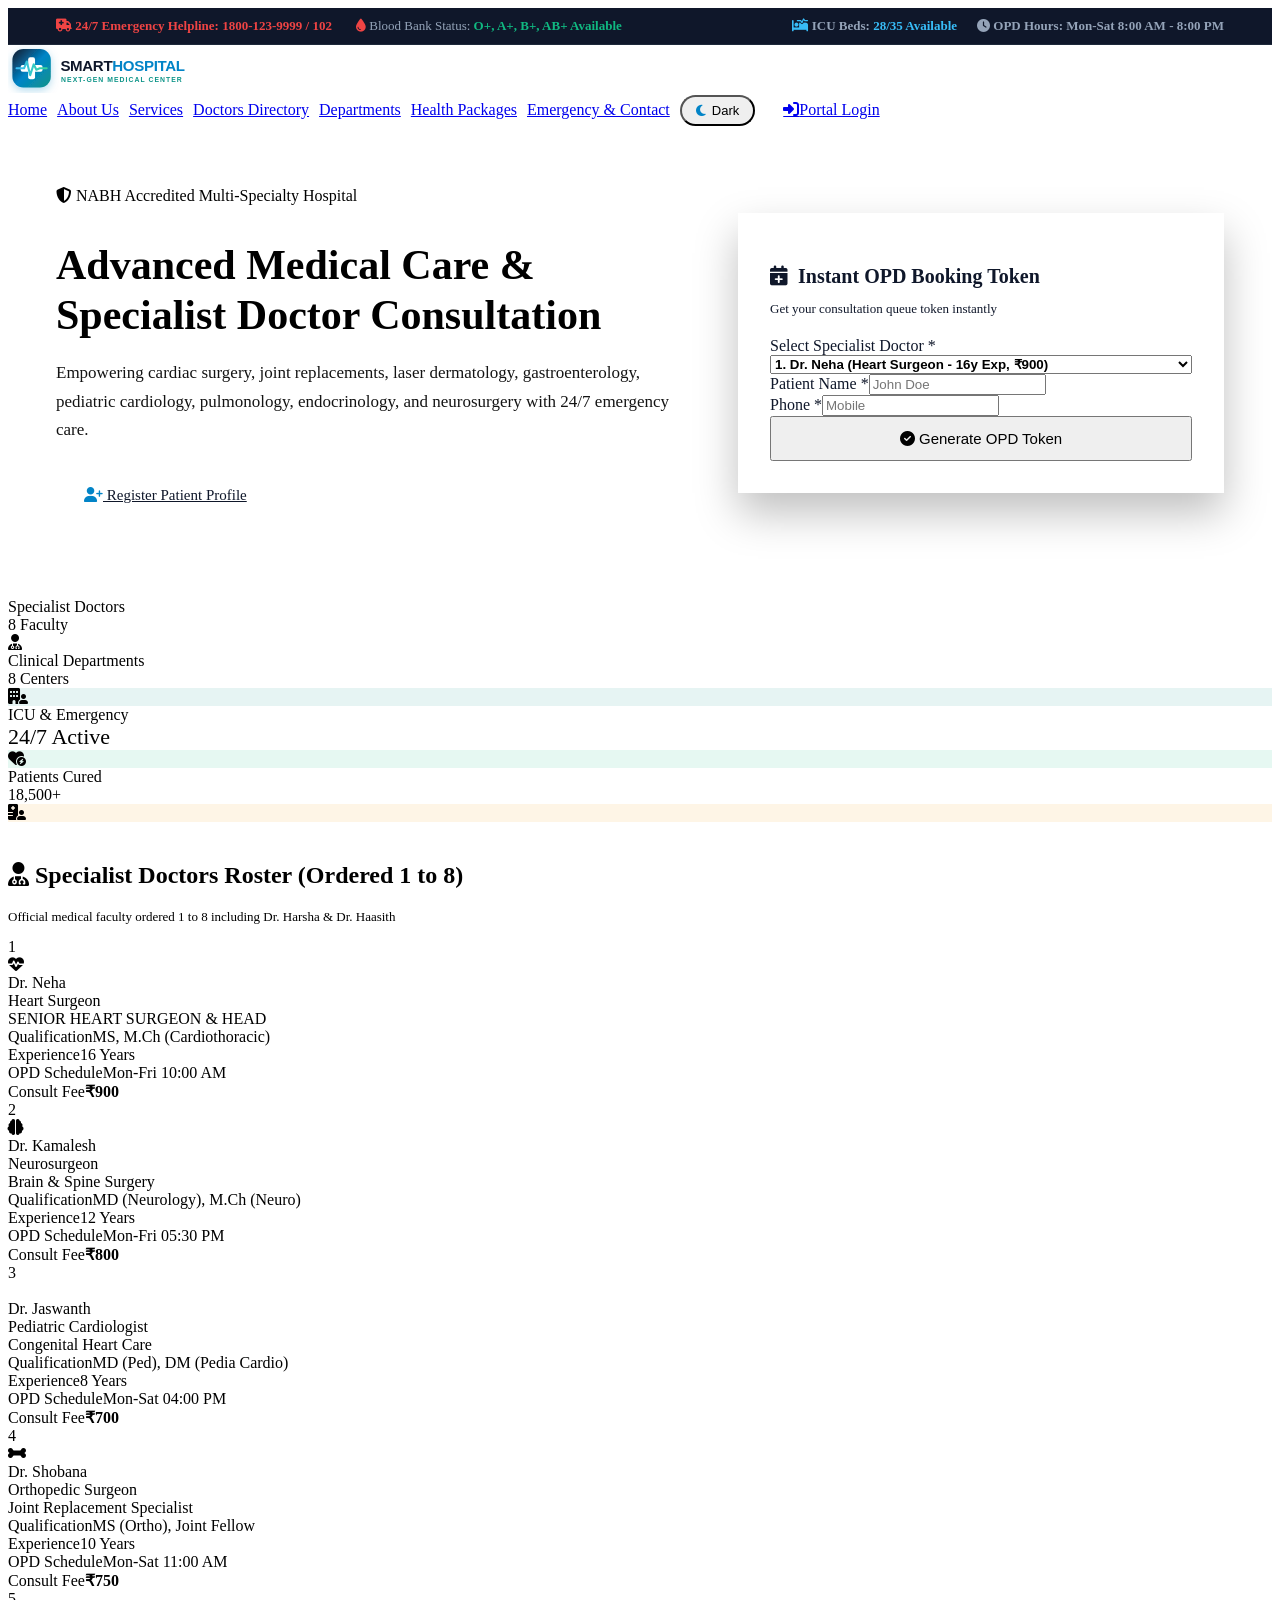
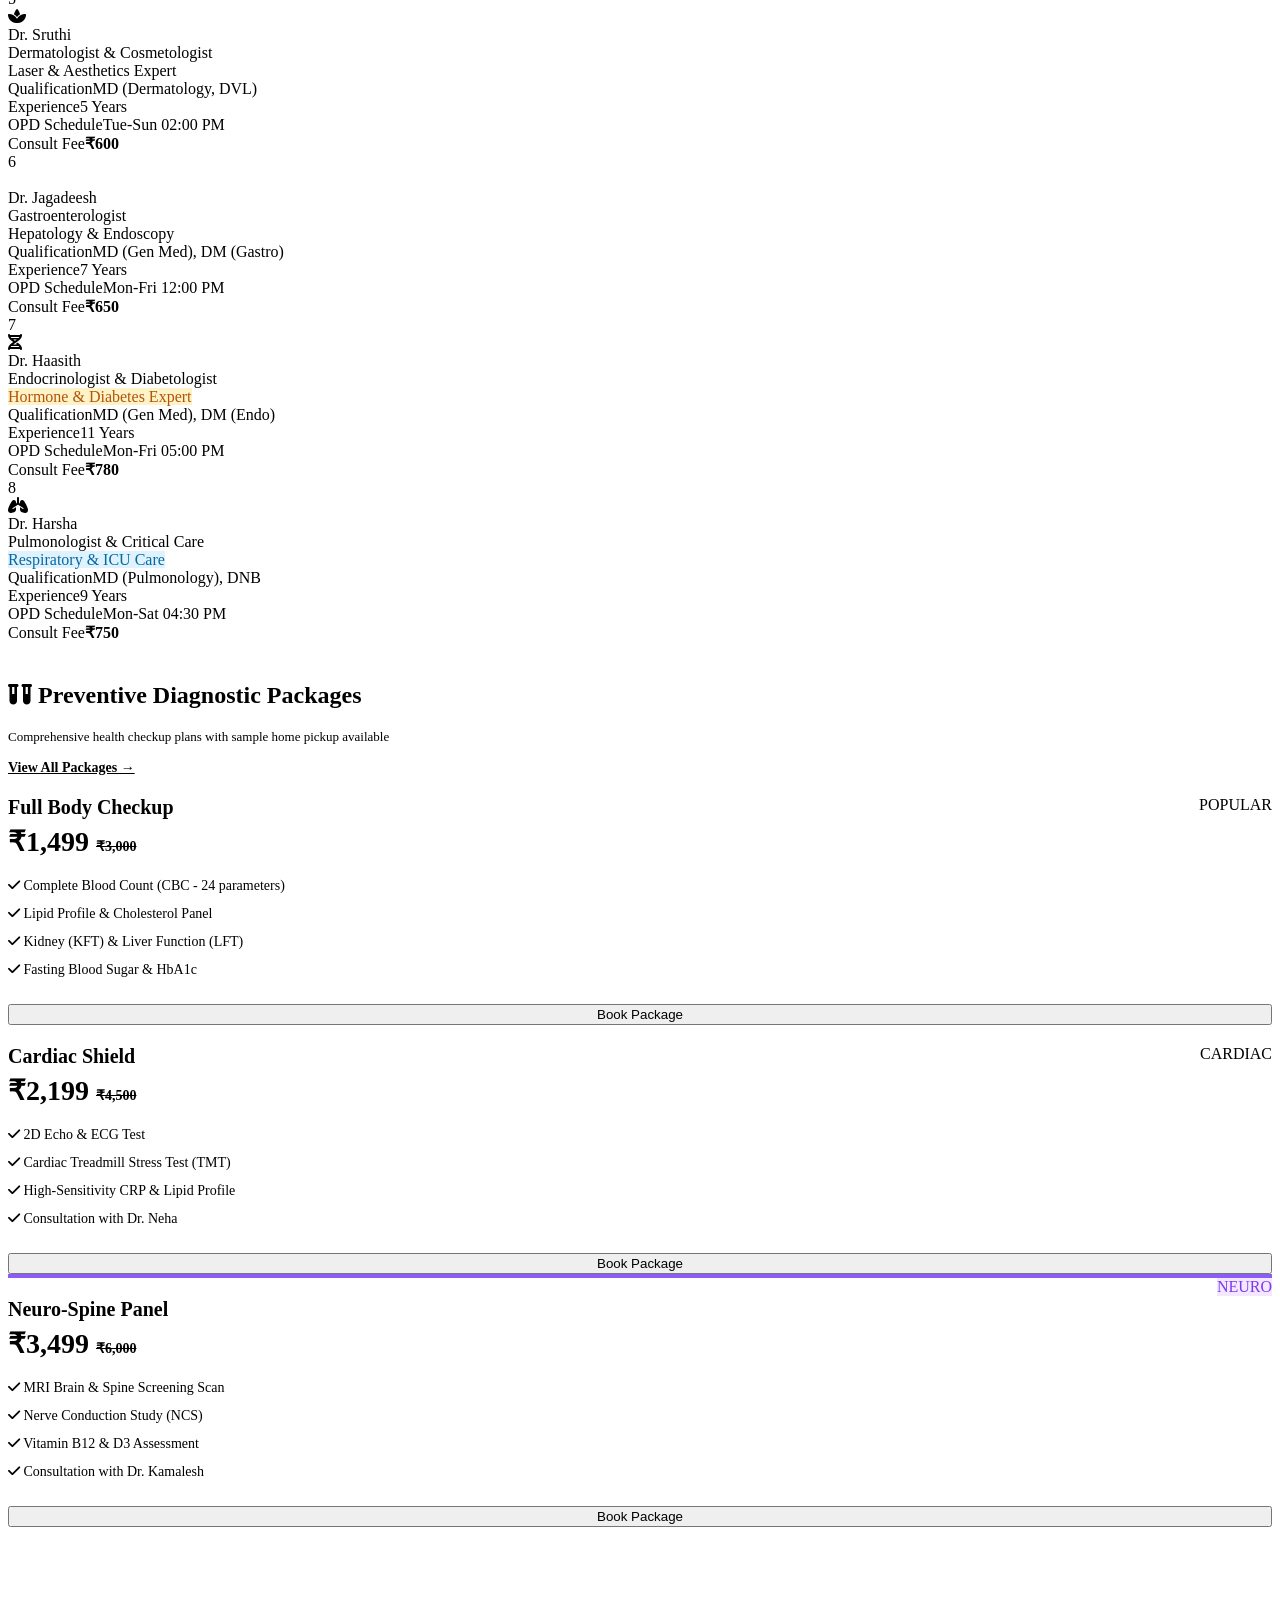
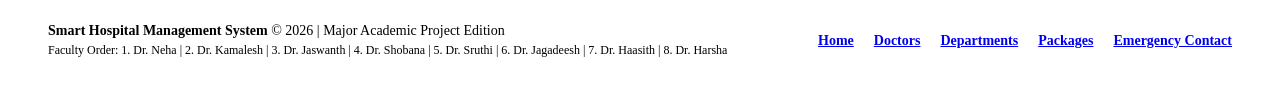
==== commit 7125f5e3: "Enhance portal login with glassmorphism, 5-column grid & dark/light animations, integrate live patie" ====
--- a/src/main/webapp/index.html
+++ b/src/main/webapp/index.html
@@ -5,7 +5,7 @@
     <meta name="viewport" content="width=device-width, initial-scale=1.0">
     <title>Smart Hospital Management System - Modern Multi-Specialty Medical Center</title>
     <link rel="icon" type="image/svg+xml" href="data:image/svg+xml,<svg xmlns='http://www.w3.org/2000/svg' viewBox='0 0 100 100'><rect width='100' height='100' rx='25' fill='%230284C7'/><path d='M50 20v60M20 50h60' stroke='%23ffffff' stroke-width='16' stroke-linecap='round'/></svg>">
-    <link rel="stylesheet" href="assets/css/style.css">
+    <link rel="stylesheet" href="src/main/webapp/assets/css/style.css">
     <link rel="stylesheet" href="https://cdnjs.cloudflare.com/ajax/libs/font-awesome/6.4.0/css/all.min.css">
     <link rel="preconnect" href="https://fonts.googleapis.com">
     <link rel="preconnect" href="https://fonts.gstatic.com" crossorigin>
@@ -69,7 +69,14 @@
             <button id="themeToggleBtn" onclick="toggleDarkMode()" class="btn btn-outline" style="padding: 6px 14px; font-size: 13px; display: inline-flex; align-items: center; gap: 6px; cursor: pointer; border-radius: 20px;">
                 <i class="fa-solid fa-moon" id="themeIcon" style="color: #0284C7;"></i> <span id="themeText">Dark</span>
             </button>
-            <a href="#" class="btn btn-primary nav-link" data-section="sec-login" style="padding: 8px 18px;"><i class="fa-solid fa-right-to-bracket"></i> Portal Login</a>
+            <div id="navUserSessionContainer" style="display: flex; align-items: center; gap: 8px;">
+                <a href="#" id="navPortalLoginBtn" class="btn btn-primary nav-link" data-section="sec-login" style="padding: 8px 18px;"><i class="fa-solid fa-right-to-bracket"></i> Portal Login</a>
+                <div id="navUserBadge" class="user-session-badge" style="display: none;">
+                    <i class="fa-solid fa-circle-user" style="color: var(--brand-blue); font-size: 16px;"></i>
+                    <span><strong id="navUserName">User</strong> (<span id="navUserRole">Role</span>)</span>
+                    <button onclick="logoutPortal()" class="btn-nav-logout" title="Sign Out"><i class="fa-solid fa-power-off"></i></button>
+                </div>
+            </div>
         </nav>
     </header>
 
@@ -692,55 +699,60 @@
     <!-- Section: Login Portal -->
     <div id="sec-login" class="page-section" style="display: none;">
         <div style="min-height: 85vh; padding: 40px 20px; display: flex; justify-content: center; align-items: center;">
-            <div style="width: 100%; max-width: 760px; background: var(--white); border: 1px solid var(--gray-200); border-radius: var(--radius-xl); padding: 40px; box-shadow: var(--shadow-xl);">
+            <div class="portal-login-card">
                 
-                <div style="text-align: center; margin-bottom: 28px;">
-                    <div style="width: 60px; height: 60px; background: linear-gradient(135deg, rgba(2, 132, 199, 0.15), rgba(13, 148, 136, 0.15)); color: var(--brand-blue); border-radius: 50%; display: flex; align-items: center; justify-content: center; font-size: 26px; margin: 0 auto 12px; box-shadow: 0 8px 20px rgba(2, 132, 199, 0.12);">
+                <div style="text-align: center; margin-bottom: 24px;">
+                    <div style="width: 64px; height: 64px; background: linear-gradient(135deg, rgba(2, 132, 199, 0.2), rgba(13, 148, 136, 0.2)); color: var(--brand-blue); border-radius: 50%; display: flex; align-items: center; justify-content: center; font-size: 28px; margin: 0 auto 14px; box-shadow: 0 8px 24px rgba(2, 132, 199, 0.2);">
                         <i class="fa-solid fa-hospital-user"></i>
                     </div>
-                    <h2 style="font-size: 24px; font-weight: 800; color: var(--gray-900);">Digital Hospital Portal Sign In</h2>
+                    <h2 style="font-size: 26px; font-weight: 800; color: var(--gray-900);">Digital Hospital Portal Sign In</h2>
                     <p style="font-size: 14px; color: var(--gray-500); margin-top: 4px;">Click your role portal below to select and log in to your medical dashboard</p>
                 </div>
 
-                <!-- Visual 5 Role Selector Cards Grid (Admin, Doctor, Reception, Pharma, Patients) -->
-                <div style="display: grid; grid-template-columns: repeat(auto-fit, minmax(130px, 1fr)); gap: 10px; margin-bottom: 28px;">
+                <!-- Visual 5 Role Selector Cards Grid (5 Equal Columns Desktop) -->
+                <div class="role-selector-grid">
                     <!-- Admin Card -->
                     <div class="role-selector-card" id="role-card-admin" onclick="selectRoleTab('admin', 'admin@hospital.com', 'admin123')">
-                        <div style="font-size: 22px; color: #0F172A; margin-bottom: 6px;"><i class="fa-solid fa-user-gear"></i></div>
+                        <div style="font-size: 24px; color: #0F172A; margin-bottom: 6px;"><i class="fa-solid fa-user-gear"></i></div>
                         <div style="font-weight: 800; font-size: 13px; color: var(--gray-900);">Admin</div>
                         <div style="font-size: 11px; color: var(--gray-500); margin-top: 2px;">Control Desk</div>
                     </div>
 
                     <!-- Doctor Card -->
                     <div class="role-selector-card active" id="role-card-doctor" onclick="selectRoleTab('doctor', 'doctor@hospital.com', 'doctor123')">
-                        <div style="font-size: 22px; color: var(--brand-blue); margin-bottom: 6px;"><i class="fa-solid fa-stethoscope"></i></div>
+                        <div style="font-size: 24px; color: var(--brand-blue); margin-bottom: 6px;"><i class="fa-solid fa-stethoscope"></i></div>
                         <div style="font-weight: 800; font-size: 13px; color: var(--gray-900);">Doctor</div>
                         <div style="font-size: 11px; color: var(--gray-500); margin-top: 2px;">OPD Consults</div>
                     </div>
 
                     <!-- Reception Card -->
                     <div class="role-selector-card" id="role-card-receptionist" onclick="selectRoleTab('receptionist', 'reception@hospital.com', 'reception123')">
-                        <div style="font-size: 22px; color: var(--brand-teal); margin-bottom: 6px;"><i class="fa-solid fa-desktop"></i></div>
+                        <div style="font-size: 24px; color: var(--brand-teal); margin-bottom: 6px;"><i class="fa-solid fa-desktop"></i></div>
                         <div style="font-weight: 800; font-size: 13px; color: var(--gray-900);">Reception</div>
                         <div style="font-size: 11px; color: var(--gray-500); margin-top: 2px;">Front Desk</div>
                     </div>
 
                     <!-- Pharma Card -->
                     <div class="role-selector-card" id="role-card-pharmacist" onclick="selectRoleTab('pharmacist', 'pharma@hospital.com', 'pharma123')">
-                        <div style="font-size: 22px; color: #7C3AED; margin-bottom: 6px;"><i class="fa-solid fa-pills"></i></div>
+                        <div style="font-size: 24px; color: #7C3AED; margin-bottom: 6px;"><i class="fa-solid fa-pills"></i></div>
                         <div style="font-weight: 800; font-size: 13px; color: var(--gray-900);">Pharma</div>
                         <div style="font-size: 11px; color: var(--gray-500); margin-top: 2px;">Stock Desk</div>
                     </div>
 
                     <!-- Patients Card -->
                     <div class="role-selector-card" id="role-card-patient" onclick="selectRoleTab('patient', 'patient@hospital.com', 'patient123')">
-                        <div style="font-size: 22px; color: var(--brand-emerald); margin-bottom: 6px;"><i class="fa-solid fa-user-injured"></i></div>
+                        <div style="font-size: 24px; color: var(--brand-emerald); margin-bottom: 6px;"><i class="fa-solid fa-user-injured"></i></div>
                         <div style="font-weight: 800; font-size: 13px; color: var(--gray-900);">Patients</div>
                         <div style="font-size: 11px; color: var(--gray-500); margin-top: 2px;">EHR Records</div>
                     </div>
                 </div>
 
-                <form action="#" method="post" onsubmit="event.preventDefault(); handlePortalLogin(event); return false;" style="max-width: 480px; margin: 0 auto;">
+                <!-- Active Role Pill Indicator -->
+                <div id="activeRoleIndicatorPill" style="text-align: center; background: rgba(2, 132, 199, 0.08); border: 1px dashed var(--brand-blue); padding: 8px 16px; border-radius: 20px; font-size: 13px; color: var(--gray-700); margin-bottom: 20px; font-weight: 600;">
+                    <i class="fa-solid fa-shield-halved" style="color: var(--brand-blue);"></i> Selected Portal: <strong>Doctor Portal (Dr. Neha - Senior Heart Surgeon)</strong>
+                </div>
+
+                <form action="#" method="post" onsubmit="event.preventDefault(); handlePortalLogin(event); return false;" style="max-width: 500px; margin: 0 auto;">
                     <div class="form-group">
                         <label for="loginEmail"><i class="fa-solid fa-envelope" style="color: var(--brand-blue);"></i> Email Address *</label>
                         <input type="email" id="loginEmail" name="email" class="form-control" required placeholder="name@hospital.com" value="doctor@hospital.com">
@@ -762,17 +774,22 @@
                         </select>
                     </div>
 
-                    <div style="display: flex; gap: 12px; margin-top: 14px;">
-                        <button type="submit" class="btn btn-primary" style="flex: 1; justify-content: center; padding: 13px; font-size: 15px; font-weight: 700;">
+                    <!-- Demo Credentials Hint Badge -->
+                    <div id="quickCredentialHint" style="font-size: 12px; color: var(--gray-500); text-align: right; margin-top: -6px; margin-bottom: 16px;">
+                        <i class="fa-solid fa-circle-info"></i> Demo Credentials: <code>doctor@hospital.com / doctor123</code>
+                    </div>
+
+                    <div style="display: flex; gap: 14px; margin-top: 14px;">
+                        <button type="submit" class="btn btn-primary" style="flex: 1; justify-content: center; padding: 14px; font-size: 15px; font-weight: 700;">
                             <i class="fa-solid fa-right-to-bracket"></i> Sign In to Portal Dashboard
                         </button>
-                        <button type="button" onclick="showSection('sec-register')" class="btn btn-secondary" style="padding: 13px 20px;">
+                        <button type="button" onclick="showSection('sec-register')" class="btn btn-secondary" style="padding: 14px 22px; font-size: 15px;">
                             <i class="fa-solid fa-user-plus"></i> Register
                         </button>
                     </div>
                 </form>
 
-                <div style="text-align: center; margin-top: 24px; padding-top: 16px; border-top: 1px solid var(--gray-200);">
+                <div style="text-align: center; margin-top: 24px; padding-top: 18px; border-top: 1px solid var(--gray-200);">
                     <a href="#" class="nav-link" data-section="sec-home" style="font-size: 13px; color: var(--gray-600); font-weight: 600; text-decoration: none;">
                         <i class="fa-solid fa-arrow-left"></i> Return to Hospital Homepage
                     </a>
@@ -1108,6 +1125,96 @@
             }, 4000);
         }
 
+        // --- Dynamic Patient Registration, Login Session & Live Data Hydration ---
+        const DEFAULT_SEED_PATIENTS = [
+            { id: 'PAT-1001', name: 'John Doe', email: 'patient@hospital.com', phone: '9876543216', gender: 'Male', age: 35, blood: 'O+', role: 'patient' },
+            { id: 'PAT-1002', name: 'Anita Roy', email: 'anita@gmail.com', phone: '9876543217', gender: 'Female', age: 29, blood: 'A+', role: 'patient' },
+            { id: 'PAT-1003', name: 'Robert Smith', email: 'robert@yahoo.com', phone: '9876543218', gender: 'Male', age: 52, blood: 'B+', role: 'patient' },
+            { id: 'PAT-1004', name: 'Emily Davis', email: 'emily@gmail.com', phone: '9876543219', gender: 'Female', age: 41, blood: 'AB+', role: 'patient' }
+        ];
+
+        function getRegisteredPatients() {
+            try {
+                const stored = localStorage.getItem('hospitalPatients');
+                if (stored) {
+                    const parsed = JSON.parse(stored);
+                    if (Array.isArray(parsed) && parsed.length > 0) return parsed;
+                }
+            } catch (e) {}
+            localStorage.setItem('hospitalPatients', JSON.stringify(DEFAULT_SEED_PATIENTS));
+            return DEFAULT_SEED_PATIENTS;
+        }
+
+        function saveRegisteredPatient(newPatient) {
+            const list = getRegisteredPatients();
+            list.unshift(newPatient);
+            localStorage.setItem('hospitalPatients', JSON.stringify(list));
+            updateWebsiteData();
+        }
+
+        function getActivePortalUser() {
+            try {
+                const stored = localStorage.getItem('activePortalUser');
+                if (stored) return JSON.parse(stored);
+            } catch (e) {}
+            return null;
+        }
+
+        function setActivePortalUser(user) {
+            if (user) {
+                localStorage.setItem('activePortalUser', JSON.stringify(user));
+            } else {
+                localStorage.removeItem('activePortalUser');
+            }
+            updateWebsiteData();
+        }
+
+        function updateWebsiteData() {
+            const patients = getRegisteredPatients();
+            const activeUser = getActivePortalUser();
+
+            // 1. Update Patient Count Statistics
+            const baseCount = 18500;
+            const extra = patients.length - DEFAULT_SEED_PATIENTS.length;
+            const formatted = (baseCount + extra).toLocaleString() + '+';
+
+            document.querySelectorAll('#statRegisteredPatients, .stat-patient-count').forEach(el => {
+                el.innerText = formatted;
+            });
+
+            // 2. Update Header Session Badge
+            const loginBtn = document.getElementById('navPortalLoginBtn');
+            const badge = document.getElementById('navUserBadge');
+            const navName = document.getElementById('navUserName');
+            const navRole = document.getElementById('navUserRole');
+
+            if (activeUser) {
+                if (loginBtn) loginBtn.style.display = 'none';
+                if (badge) {
+                    badge.style.display = 'inline-flex';
+                    if (navName) navName.innerText = activeUser.name || activeUser.email;
+                    if (navRole) navRole.innerText = (activeUser.role || 'user').toUpperCase();
+                }
+            } else {
+                if (loginBtn) loginBtn.style.display = 'inline-flex';
+                if (badge) badge.style.display = 'none';
+            }
+
+            // 3. Update Patient EHR Dashboard if active patient
+            if (activeUser && activeUser.role === 'patient') {
+                const pNameEl = document.getElementById('patientDashboardTitle');
+                const pDetailsEl = document.getElementById('patientDashboardDetails');
+                if (pNameEl) pNameEl.innerText = (activeUser.name || 'Patient') + ' – Personal Health Portal';
+                if (pDetailsEl) {
+                    pDetailsEl.innerHTML = 'EHR ID: <strong>#' + (activeUser.id || 'EHR-99420') + '</strong> | Blood Group: <strong>' + (activeUser.blood || 'O+') + '</strong> | Email: <strong>' + activeUser.email + '</strong>';
+                }
+            }
+        }
+
+        document.addEventListener('DOMContentLoaded', function() {
+            updateWebsiteData();
+        });
+
         function selectRoleTab(role, email, pwd) {
             const roleElem = document.getElementById('loginRole');
             const emailElem = document.getElementById('loginEmail');
@@ -1139,6 +1246,21 @@
 
         function updateRoleCardVisuals(selectedRole) {
             const roles = ['admin', 'doctor', 'receptionist', 'pharmacist', 'patient'];
+            const roleTitles = {
+                'admin': 'Administrator Executive Portal',
+                'doctor': 'Doctor Portal (Dr. Neha - Senior Heart Surgeon)',
+                'receptionist': 'Receptionist Desk Portal',
+                'pharmacist': 'Pharmacist Inventory Portal',
+                'patient': 'Patient Medical EHR Portal'
+            };
+            const roleCreds = {
+                'admin': 'admin@hospital.com / admin123',
+                'doctor': 'doctor@hospital.com / doctor123',
+                'receptionist': 'reception@hospital.com / reception123',
+                'pharmacist': 'pharma@hospital.com / pharma123',
+                'patient': 'patient@hospital.com / patient123'
+            };
+
             roles.forEach(r => {
                 const card = document.getElementById('role-card-' + r);
                 if (card) {
@@ -1147,12 +1269,18 @@
                     } else {
                         card.classList.remove('active');
                     }
-                    card.style.border = '';
-                    card.style.background = '';
-                    card.style.transform = '';
-                    card.style.boxShadow = '';
                 }
             });
+
+            const pill = document.getElementById('activeRoleIndicatorPill');
+            if (pill && roleTitles[selectedRole]) {
+                pill.innerHTML = '<i class="fa-solid fa-shield-halved" style="color: var(--brand-blue);"></i> Selected Portal: <strong>' + roleTitles[selectedRole] + '</strong>';
+            }
+
+            const hint = document.getElementById('quickCredentialHint');
+            if (hint && roleCreds[selectedRole]) {
+                hint.innerHTML = '<i class="fa-solid fa-circle-info"></i> Demo Credentials: <code>' + roleCreds[selectedRole] + '</code>';
+            }
         }
 
         function fillQuickLogin(email, pwd, role) {
@@ -1165,8 +1293,34 @@
             const email = document.getElementById('loginEmail').value || 'doctor@hospital.com';
             const role = document.getElementById('loginRole').value || 'doctor';
 
+            const patients = getRegisteredPatients();
+            const foundPatient = patients.find(p => p.email.toLowerCase() === email.toLowerCase());
+
+            let userName = 'User';
+            if (foundPatient) {
+                userName = foundPatient.name;
+            } else {
+                const staffNames = {
+                    'admin': 'System Administrator',
+                    'doctor': 'Dr. Neha',
+                    'receptionist': 'Sarah Jenkins',
+                    'pharmacist': 'Michael Vance',
+                    'patient': 'John Doe'
+                };
+                userName = staffNames[role] || 'Authorized User';
+            }
+
+            const userSession = {
+                name: userName,
+                email: email,
+                role: role,
+                id: foundPatient ? foundPatient.id : ('SYS-' + Math.floor(1000 + Math.random() * 9000)),
+                phone: foundPatient ? foundPatient.phone : '9876543210'
+            };
+
+            setActivePortalUser(userSession);
+
             const isLiveNodeServer = window.location.hostname === 'localhost' && window.location.port === '3000';
-
             if (isLiveNodeServer) {
                 let targetUrl = '/login';
                 if (role === 'admin') targetUrl = '/admin/dashboard';
@@ -1179,20 +1333,20 @@
                 return false;
             }
 
-            // Single-Page Portal Dashboard View Switcher (GitHub Pages & Static Web)
             const dashboardId = 'sec-' + role + '-dashboard';
             const targetDashboard = document.getElementById(dashboardId);
 
             if (targetDashboard) {
                 showSection(dashboardId);
-                showToast('✅ Welcome to ' + role.toUpperCase() + ' Portal Dashboard!', 'success');
+                showToast('✅ Welcome to ' + role.toUpperCase() + ' Portal Dashboard, ' + userName + '!', 'success');
             } else {
-                alert('✅ Portal Login Successful!\n\nEmail: ' + email + '\nRole: ' + role.toUpperCase());
+                alert('✅ Portal Login Successful!\n\nUser: ' + userName + '\nEmail: ' + email + '\nRole: ' + role.toUpperCase());
             }
             return false;
         }
 
         function logoutPortal() {
+            setActivePortalUser(null);
             showSection('sec-login');
             showToast('Logged out of Digital Portal successfully.', 'info');
         }
@@ -1201,9 +1355,28 @@
             if (e) e.preventDefault();
             const name = document.getElementById('regName').value || 'New Patient';
             const email = document.getElementById('regEmail').value || 'patient@hospital.com';
-
-            showToast('✅ Patient Account Created! Welcome ' + name + '.', 'success');
-            showSection('sec-login');
+            const pwd = document.getElementById('regPassword').value || 'patient123';
+            const phone = document.getElementById('regPhone').value || '9876543210';
+            const blood = document.getElementById('regBlood') ? document.getElementById('regBlood').value : 'O +ve';
+            const age = document.getElementById('regAge') ? document.getElementById('regAge').value : 30;
+
+            const newPatient = {
+                id: 'PAT-' + Math.floor(1000 + Math.random() * 9000),
+                name: name,
+                email: email,
+                password: pwd,
+                phone: phone,
+                blood: blood,
+                age: age,
+                gender: 'Male',
+                role: 'patient'
+            };
+
+            saveRegisteredPatient(newPatient);
+            setActivePortalUser(newPatient);
+
+            showToast('✅ Registration Complete! Welcome ' + name + '.', 'success');
+            showSection('sec-patient-dashboard');
             return false;
         }
 
@@ -1230,6 +1403,6 @@
             });
         }
     </script>
-    <script src="assets/js/main.js"></script>
+    <script src="src/main/webapp/assets/js/main.js"></script>
 </body>
 </html>
